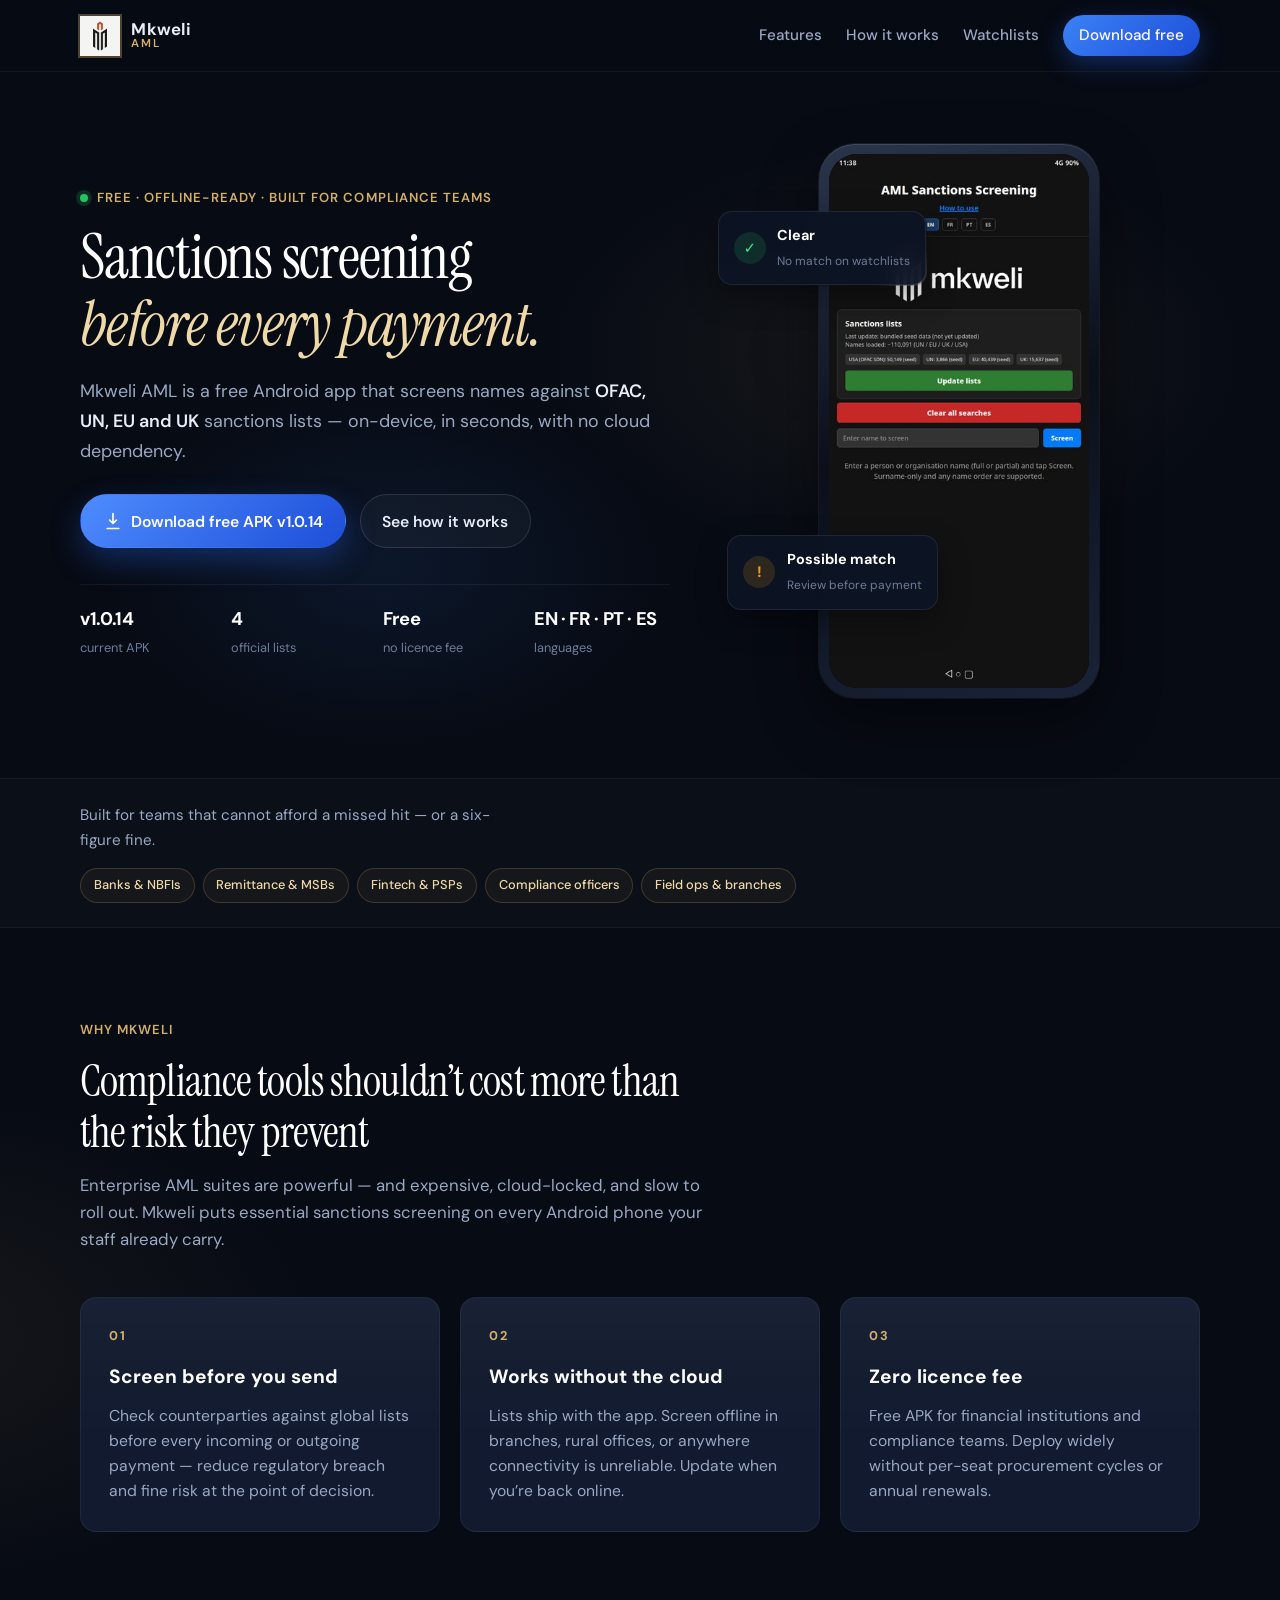
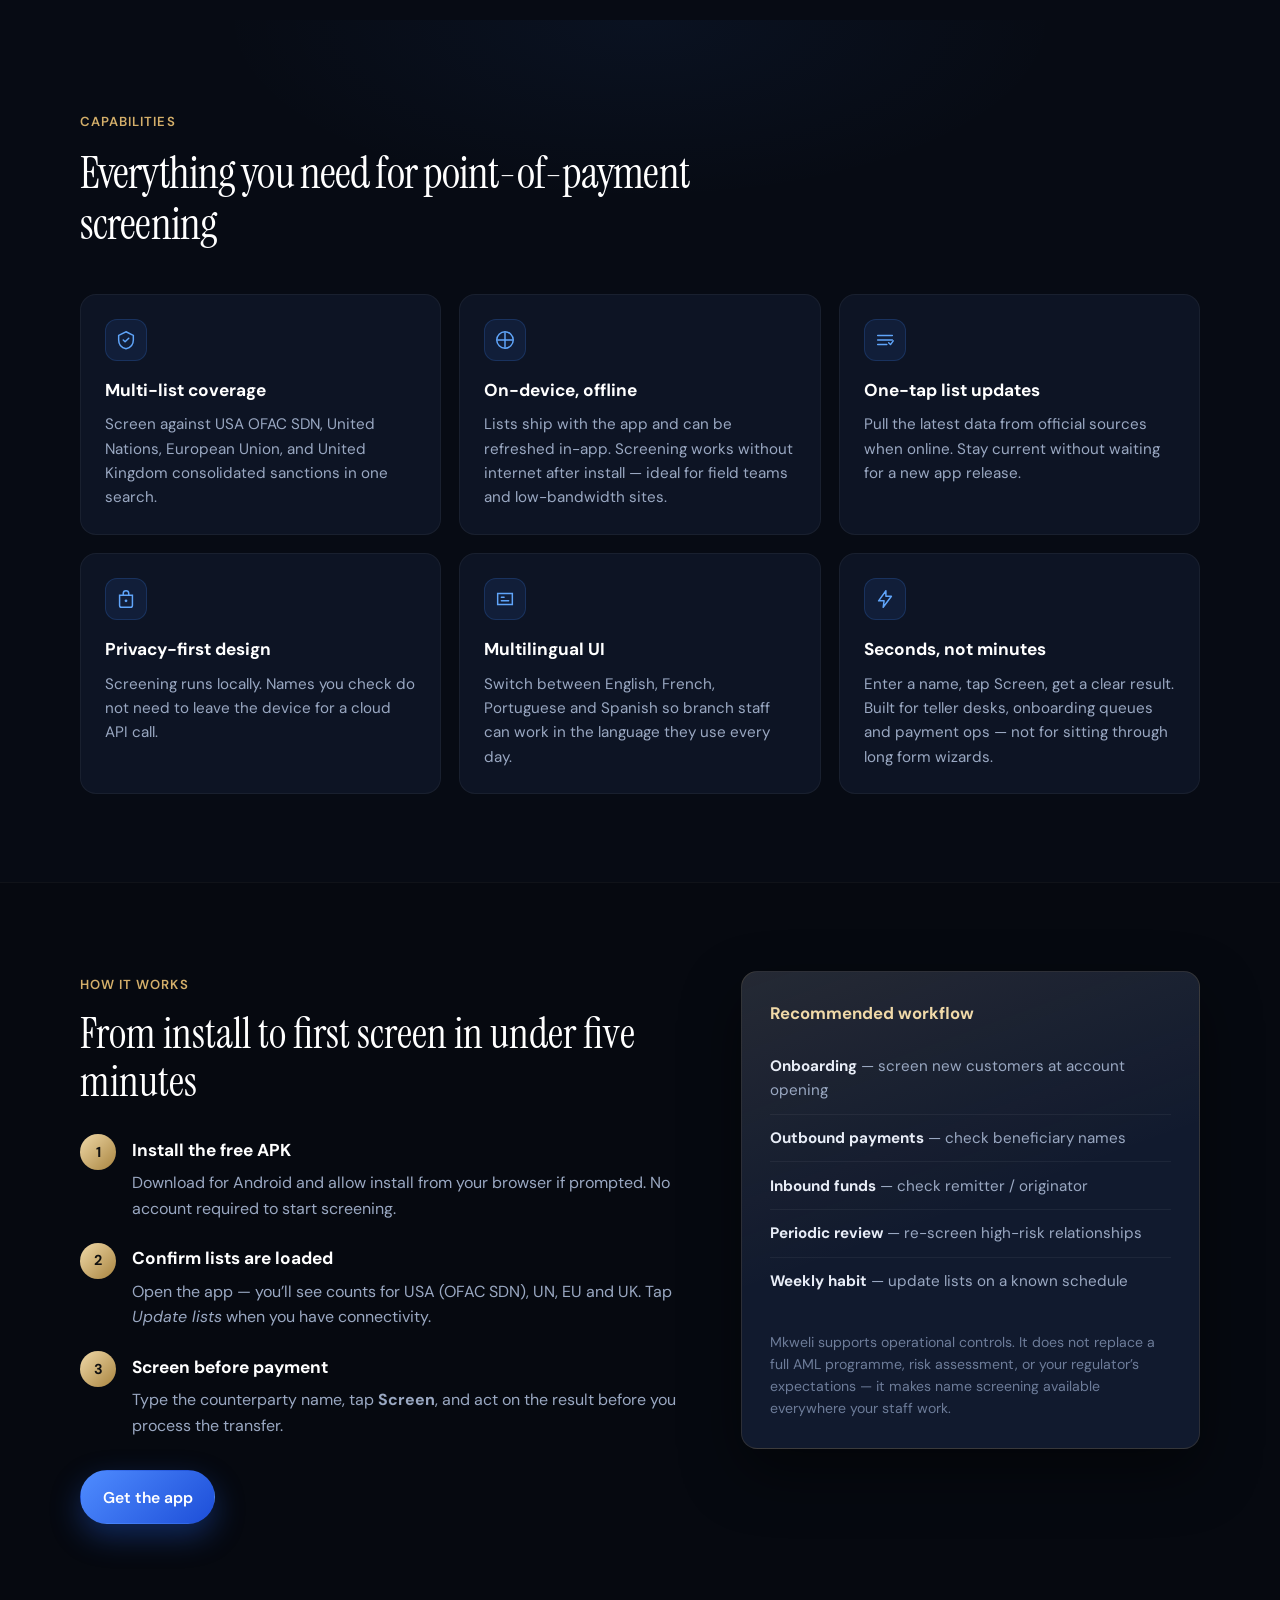
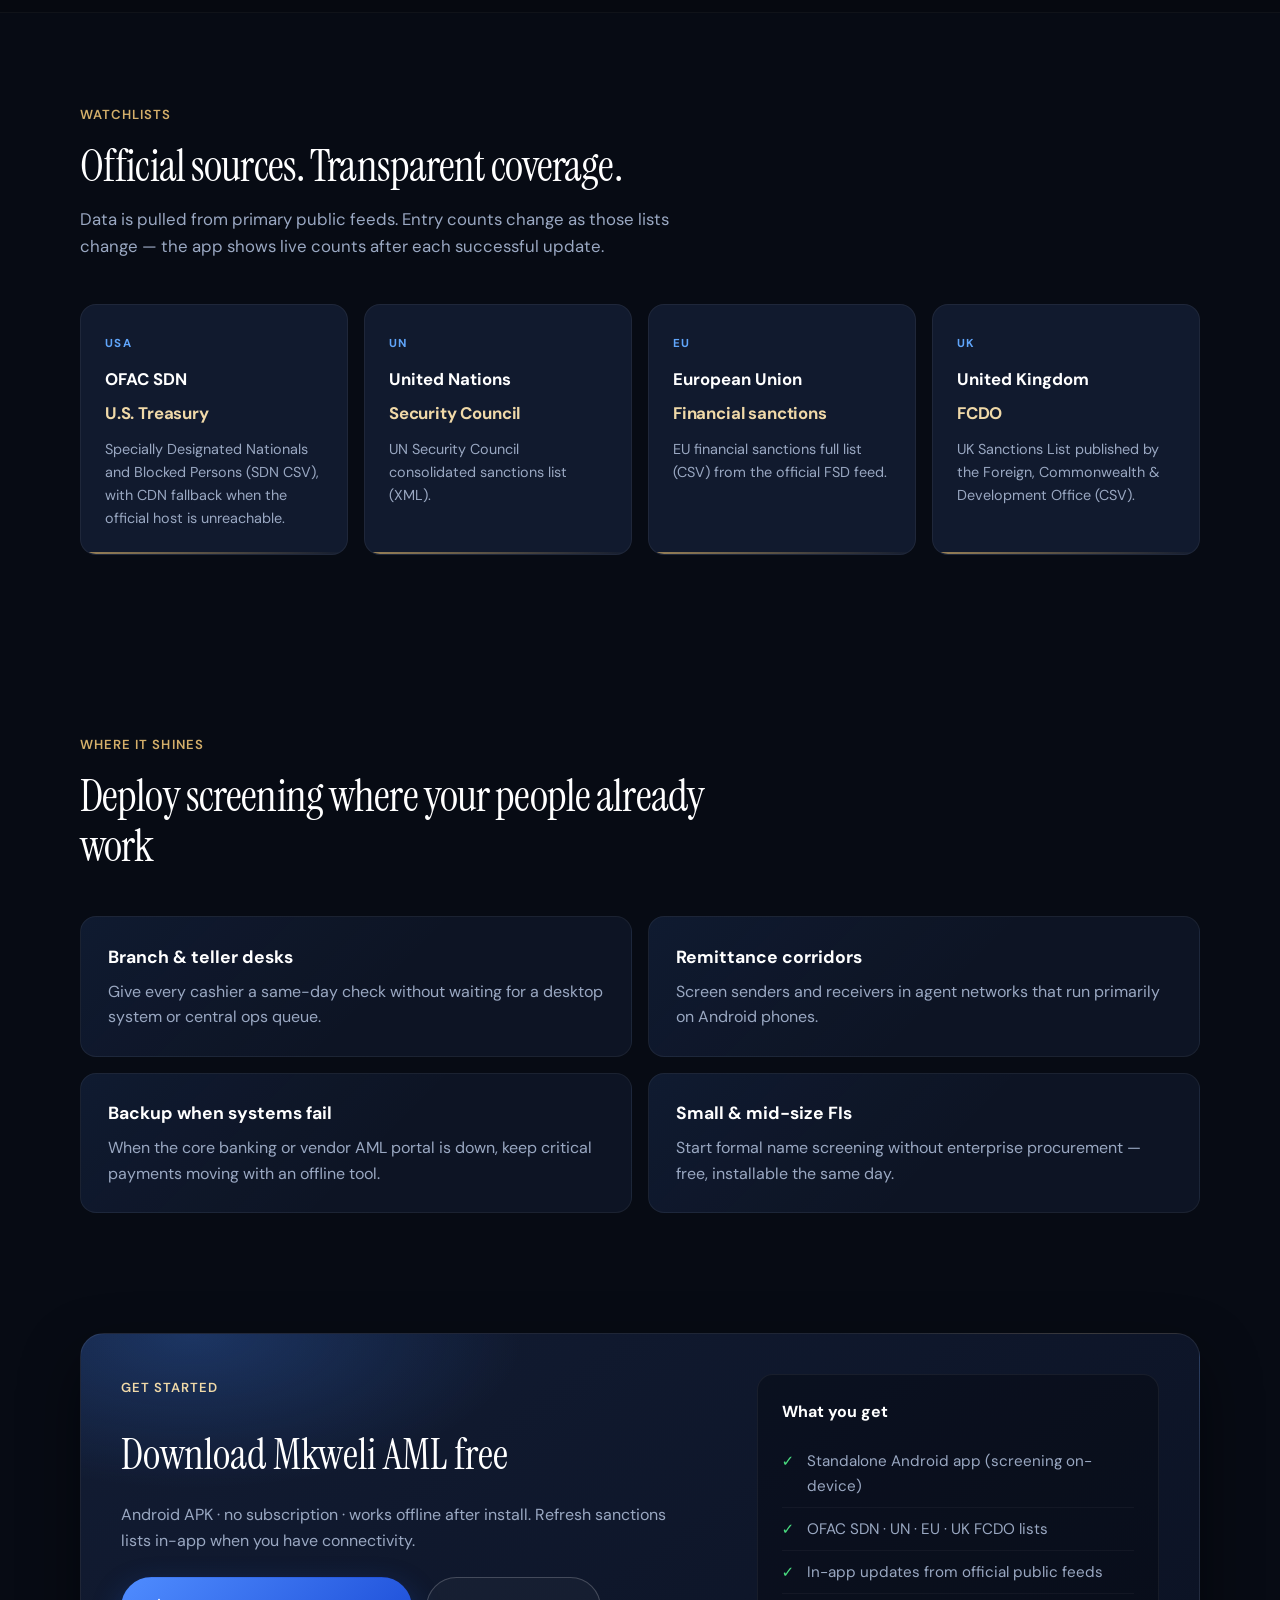
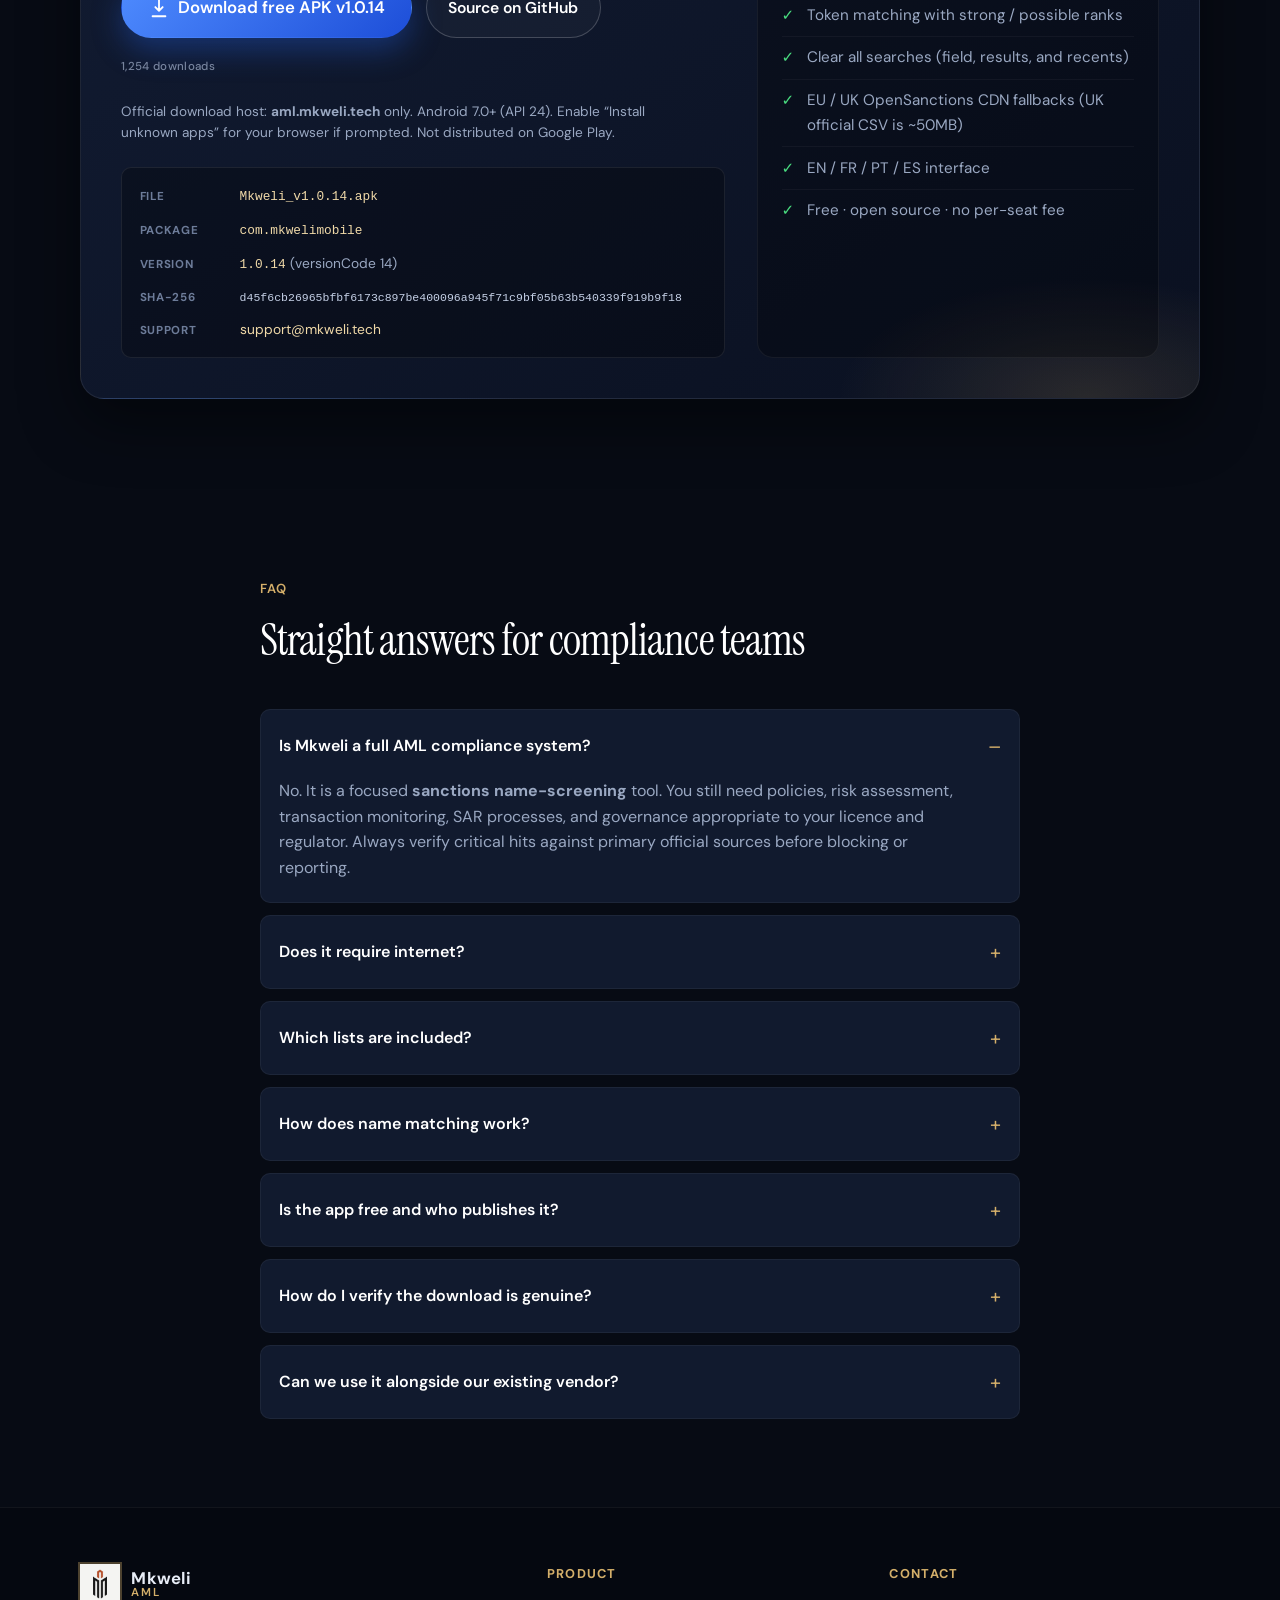
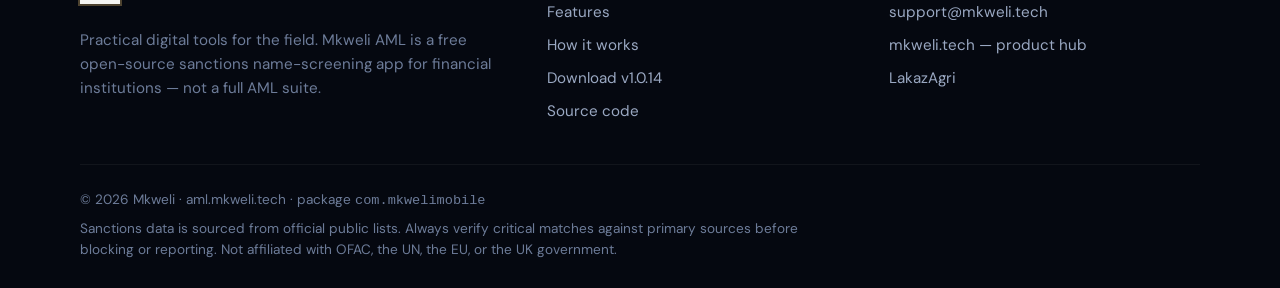
==== index.html @ e266027d "Publish Mkweli AML v1.0.14 with UK list fallback. Point downloads at Mkweli_v1.0.14.apk and document" ====
<!DOCTYPE html>
<html lang="en">
<head>
  <meta charset="UTF-8" />
  <meta name="viewport" content="width=device-width, initial-scale=1.0" />
  <title>Mkweli AML — Free Offline Sanctions Screening App (OFAC, UN, EU, UK)</title>
  <meta name="description" content="Mkweli AML is a free, open-source Android app for offline sanctions name screening against OFAC SDN, UN, EU and UK (FCDO) lists. On-device, multi-language, no cloud required. Version 1.0.14." />
  <meta name="keywords" content="Mkweli AML, free AML app, sanctions screening, OFAC SDN screening, offline sanctions check, name screening, UN sanctions list app, EU financial sanctions, UK FCDO sanctions, compliance app Mauritius, remittance AML, mobile sanctions screening" />
  <meta name="author" content="Mkweli" />
  <meta name="robots" content="index, follow, max-image-preview:large, max-snippet:-1, max-video-preview:-1" />
  <meta name="googlebot" content="index, follow" />
  <meta name="theme-color" content="#070b14" />
  <meta name="geo.region" content="MU" />
  <meta name="geo.placename" content="Mauritius" />
  <meta name="language" content="English" />
  <link rel="canonical" href="https://aml.mkweli.tech/" />
  <link rel="alternate" hreflang="en" href="https://aml.mkweli.tech/" />
  <link rel="alternate" hreflang="x-default" href="https://aml.mkweli.tech/" />

  <!-- Open Graph -->
  <meta property="og:site_name" content="Mkweli AML" />
  <meta property="og:locale" content="en_MU" />
  <meta property="og:title" content="Mkweli AML — Free Offline Sanctions Screening (v1.0.14)" />
  <meta property="og:description" content="Free open-source Android APK. Screen names on-device against OFAC SDN, UN, EU and UK (FCDO) lists. No cloud required." />
  <meta property="og:type" content="website" />
  <meta property="og:url" content="https://aml.mkweli.tech/" />
  <meta property="og:image" content="https://aml.mkweli.tech/assets/og-image.jpg?v=20260821b" />
  <meta property="og:image:secure_url" content="https://aml.mkweli.tech/assets/og-image.jpg?v=20260821b" />
  <meta property="og:image:type" content="image/jpeg" />
  <meta property="og:image:width" content="1200" />
  <meta property="og:image:height" content="630" />
  <meta property="og:image:alt" content="Mkweli AML v1.0.14 — free offline sanctions screening" />

  <!-- Twitter / X -->
  <meta name="twitter:card" content="summary_large_image" />
  <meta name="twitter:title" content="Mkweli AML — Free Offline Sanctions Screening (v1.0.14)" />
  <meta name="twitter:description" content="OFAC, UN, EU &amp; UK (FCDO) lists on-device. Free open-source Android APK. support@mkweli.tech" />
  <meta name="twitter:image" content="https://aml.mkweli.tech/assets/og-image.jpg?v=20260821b" />
  <meta name="twitter:image:alt" content="Mkweli AML v1.0.14 sanctions screening" />

  <link rel="icon" href="assets/favicon.ico" sizes="any" />
  <link rel="icon" type="image/png" sizes="32x32" href="assets/favicon-32.png" />
  <link rel="apple-touch-icon" href="assets/apple-touch-icon.png" />
  <link rel="sitemap" type="application/xml" title="Sitemap" href="https://aml.mkweli.tech/sitemap.xml" />
  <link rel="preconnect" href="https://fonts.googleapis.com" />
  <link rel="preconnect" href="https://fonts.gstatic.com" crossorigin />
  <link href="https://fonts.googleapis.com/css2?family=DM+Sans:ital,opsz,wght@0,9..40,400;0,9..40,500;0,9..40,600;0,9..40,700;1,9..40,400&family=Instrument+Serif:ital@0;1&display=swap" rel="stylesheet" />
  <link rel="stylesheet" href="styles.css" />

  <script type="application/ld+json">
  {
    "@context": "https://schema.org",
    "@graph": [
      {
        "@type": "WebSite",
        "@id": "https://aml.mkweli.tech/#website",
        "url": "https://aml.mkweli.tech/",
        "name": "Mkweli AML",
        "description": "Free open-source offline sanctions name screening for financial institutions — OFAC SDN, UN, EU and UK (FCDO).",
        "inLanguage": "en",
        "publisher": { "@id": "https://mkweli.tech/#organization" }
      },
      {
        "@type": "Organization",
        "@id": "https://mkweli.tech/#organization",
        "name": "Mkweli",
        "url": "https://mkweli.tech/",
        "logo": {
          "@type": "ImageObject",
          "url": "https://aml.mkweli.tech/assets/logo-full.png",
          "width": 873,
          "height": 396
        },
        "email": "support@mkweli.tech",
        "areaServed": "Worldwide",
        "sameAs": [
          "https://mkweli.tech/",
          "https://github.com/gilbertbouic/MkweliMobile",
          "https://lakazagri.mkweli.tech/"
        ]
      },
      {
        "@type": "SoftwareApplication",
        "@id": "https://aml.mkweli.tech/#app",
        "name": "Mkweli AML",
        "applicationCategory": "FinanceApplication",
        "applicationSubCategory": "Compliance",
        "operatingSystem": "Android 7.0+",
        "offers": {
          "@type": "Offer",
          "price": "0",
          "priceCurrency": "USD"
        },
        "description": "Free open-source Android app for offline sanctions name screening against OFAC SDN, UN Security Council, EU financial sanctions and UK FCDO lists. Screening runs on-device.",
        "url": "https://aml.mkweli.tech/",
        "downloadUrl": "https://aml.mkweli.tech/Mkweli_v1.0.14.apk",
        "softwareVersion": "1.0.14",
        "installUrl": "https://aml.mkweli.tech/Mkweli_v1.0.14.apk",
        "image": "https://aml.mkweli.tech/assets/og-image.jpg?v=20260821b",
        "author": { "@id": "https://mkweli.tech/#organization" },
        "codeRepository": "https://github.com/gilbertbouic/MkweliMobile",
        "featureList": [
          "OFAC SDN screening",
          "UN Security Council consolidated list",
          "EU financial sanctions",
          "UK FCDO sanctions list",
          "On-device offline screening",
          "Token matching with strong/possible ranks",
          "English, French, Portuguese, Spanish"
        ],
        "inLanguage": ["en", "fr", "pt", "es"]
      },
      {
        "@type": "WebPage",
        "@id": "https://aml.mkweli.tech/#webpage",
        "url": "https://aml.mkweli.tech/",
        "name": "Mkweli AML — Free Offline Sanctions Screening",
        "isPartOf": { "@id": "https://aml.mkweli.tech/#website" },
        "about": { "@id": "https://aml.mkweli.tech/#app" },
        "description": "Official product page for Mkweli AML v1.0.14 — free offline sanctions name screening.",
        "inLanguage": "en",
        "primaryImageOfPage": {
          "@type": "ImageObject",
          "url": "https://aml.mkweli.tech/assets/og-image.jpg?v=20260821b"
        }
      },
      {
        "@type": "FAQPage",
        "@id": "https://aml.mkweli.tech/#faq",
        "mainEntity": [
          {
            "@type": "Question",
            "name": "Is Mkweli a full AML compliance system?",
            "acceptedAnswer": {
              "@type": "Answer",
              "text": "No. It is a focused sanctions name-screening tool. You still need policies, risk assessment, transaction monitoring, SAR processes, and governance appropriate to your licence and regulator."
            }
          },
          {
            "@type": "Question",
            "name": "Does Mkweli AML require internet?",
            "acceptedAnswer": {
              "@type": "Answer",
              "text": "Screening works offline with lists stored on the device. Internet is only needed to download the APK and to refresh lists from official sources."
            }
          },
          {
            "@type": "Question",
            "name": "Which sanctions lists are included?",
            "acceptedAnswer": {
              "@type": "Answer",
              "text": "United States OFAC SDN, United Nations Security Council consolidated list, European Union financial sanctions, and the United Kingdom FCDO sanctions list. If the official EU host is unreachable, or the official UK CSV is too large for a phone (~50MB), the app uses OpenSanctions CDN mirrors of the same lists. Entry counts change as those lists are updated."
            }
          },
          {
            "@type": "Question",
            "name": "Is the Mkweli AML app free?",
            "acceptedAnswer": {
              "@type": "Answer",
              "text": "Yes. The Android APK is free to download and use. There is no per-seat licence fee. Source code is on GitHub."
            }
          },
          {
            "@type": "Question",
            "name": "How do I verify the APK?",
            "acceptedAnswer": {
              "@type": "Answer",
              "text": "Download only from aml.mkweli.tech. Current build is Mkweli_v1.0.14.apk, package com.mkwelimobile. Compare the file SHA-256 shown on the download section of this page."
            }
          },
          {
            "@type": "Question",
            "name": "Can we use Mkweli alongside our existing AML vendor?",
            "acceptedAnswer": {
              "@type": "Answer",
              "text": "Yes. Many teams use Mkweli as a mobile or offline complement to core systems — for branches, agents, or contingency screening."
            }
          }
        ]
      }
    ]
  }
  </script>
</head>
<body>
  <a class="skip-link" href="#main">Skip to content</a>

  <header class="site-header" id="top">
    <div class="container header-inner">
      <a class="brand" href="#top" aria-label="Mkweli AML home">
        <span class="brand-mark-wrap">
          <img src="assets/logo.png" alt="" width="40" height="40" class="brand-mark logo-light" />
          <img src="assets/logo-on-dark.png" alt="" width="40" height="40" class="brand-mark logo-dark" />
        </span>
        <span class="brand-text">
          <strong>Mkweli</strong>
          <span>AML</span>
        </span>
      </a>
      <nav class="nav" aria-label="Primary">
        <a href="#features">Features</a>
        <a href="#how">How it works</a>
        <a href="#lists">Watchlists</a>
        <a href="#download" class="nav-cta">Download free</a>
      </nav>
      <button class="nav-toggle" type="button" aria-label="Open menu" aria-expanded="false" aria-controls="mobile-nav">
        <span></span><span></span>
      </button>
    </div>
    <div class="mobile-nav" id="mobile-nav" hidden>
      <a href="#features">Features</a>
      <a href="#how">How it works</a>
      <a href="#lists">Watchlists</a>
      <a href="#download">Download free</a>
      <a href="mailto:support@mkweli.tech">Contact</a>
    </div>
  </header>

  <main id="main">
    <!-- HERO -->
    <section class="hero">
      <div class="hero-glow" aria-hidden="true"></div>
      <div class="container hero-grid">
        <div class="hero-copy">
          <p class="eyebrow">
            <span class="dot"></span>
            Free · Offline-ready · Built for compliance teams
          </p>
          <h1>
            Sanctions screening<br />
            <em>before every payment.</em>
          </h1>
          <p class="lede">
            Mkweli AML is a free Android app that screens names against
            <strong>OFAC, UN, EU and UK</strong> sanctions lists — on-device,
            in seconds, with no cloud dependency.
          </p>
          <div class="hero-actions">
            <a class="btn btn-primary" href="https://aml.mkweli.tech/Mkweli_v1.0.14.apk" download="Mkweli_v1.0.14.apk" data-dl-link>
              <svg width="20" height="20" viewBox="0 0 24 24" fill="none" aria-hidden="true"><path d="M12 3v12m0 0l4-4m-4 4l-4-4M5 21h14" stroke="currentColor" stroke-width="2" stroke-linecap="round" stroke-linejoin="round"/></svg>
              Download free APK v1.0.14
            </a>
            <a class="btn btn-ghost" href="#how">See how it works</a>
          </div>
          <ul class="trust-row" aria-label="Key facts">
            <li>
              <strong>v1.0.14</strong>
              <span>current APK</span>
            </li>
            <li>
              <strong>4</strong>
              <span>official lists</span>
            </li>
            <li>
              <strong>Free</strong>
              <span>no licence fee</span>
            </li>
            <li>
              <strong>EN · FR · PT · ES</strong>
              <span>languages</span>
            </li>
          </ul>
        </div>

        <div class="hero-visual">
          <div class="phone-frame" aria-hidden="true">
            <div class="phone-notch"></div>
            <img
              src="assets/app-ui.jpg?v=20260821b"
              srcset="assets/app-ui-sm.jpg?v=20260821b 360w, assets/app-ui.jpg?v=20260821b 720w"
              sizes="(max-width: 640px) 240px, 280px"
              alt="Mkweli AML app screen showing sanctions lists, Clear all searches, and name screening"
              width="720"
              height="1480"
              class="phone-screen"
            />
          </div>
          <div class="float-card float-card-1">
            <span class="fc-icon ok">✓</span>
            <div>
              <strong>Clear</strong>
              <span>No match on watchlists</span>
            </div>
          </div>
          <div class="float-card float-card-2">
            <span class="fc-icon warn">!</span>
            <div>
              <strong>Possible match</strong>
              <span>Review before payment</span>
            </div>
          </div>
          <div class="brand-orb brand-orb-logo">
            <img class="logo-light" src="assets/logo.png" alt="Mkweli" width="160" height="160" />
            <img class="logo-dark" src="assets/logo-on-dark.png" alt="Mkweli" width="160" height="160" />
          </div>
        </div>
      </div>
    </section>

    <!-- SOCIAL PROOF / AUDIENCE -->
    <section class="strip" aria-label="Who it's for">
      <div class="container strip-inner">
        <p>Built for teams that cannot afford a missed hit — or a six-figure fine.</p>
        <div class="strip-tags">
          <span>Banks &amp; NBFIs</span>
          <span>Remittance &amp; MSBs</span>
          <span>Fintech &amp; PSPs</span>
          <span>Compliance officers</span>
          <span>Field ops &amp; branches</span>
        </div>
      </div>
    </section>

    <!-- PROBLEM / VALUE -->
    <section class="section value" id="value">
      <div class="container">
        <div class="section-head">
          <p class="eyebrow">Why Mkweli</p>
          <h2>Compliance tools shouldn’t cost more than the risk they prevent</h2>
          <p class="section-lede">
            Enterprise AML suites are powerful — and expensive, cloud-locked, and slow to roll out.
            Mkweli puts essential sanctions screening on every Android phone your staff already carry.
          </p>
        </div>
        <div class="value-grid">
          <article class="value-card">
            <div class="value-num">01</div>
            <h3>Screen before you send</h3>
            <p>Check counterparties against global lists before every incoming or outgoing payment — reduce regulatory breach and fine risk at the point of decision.</p>
          </article>
          <article class="value-card">
            <div class="value-num">02</div>
            <h3>Works without the cloud</h3>
            <p>Lists ship with the app. Screen offline in branches, rural offices, or anywhere connectivity is unreliable. Update when you’re back online.</p>
          </article>
          <article class="value-card">
            <div class="value-num">03</div>
            <h3>Zero licence fee</h3>
            <p>Free APK for financial institutions and compliance teams. Deploy widely without per-seat procurement cycles or annual renewals.</p>
          </article>
        </div>
      </div>
    </section>

    <!-- FEATURES -->
    <section class="section features" id="features">
      <div class="container">
        <div class="section-head">
          <p class="eyebrow">Capabilities</p>
          <h2>Everything you need for point-of-payment screening</h2>
        </div>
        <div class="feature-grid">
          <article class="feature">
            <div class="feature-icon" aria-hidden="true">
              <svg viewBox="0 0 24 24" fill="none"><path d="M12 3l8 4v5c0 5-3.5 8.5-8 9.5C7.5 20.5 4 17 4 12V7l8-4z" stroke="currentColor" stroke-width="1.6"/><path d="M9 12l2 2 4-4" stroke="currentColor" stroke-width="1.6" stroke-linecap="round" stroke-linejoin="round"/></svg>
            </div>
            <h3>Multi-list coverage</h3>
            <p>Screen against USA OFAC SDN, United Nations, European Union, and United Kingdom consolidated sanctions in one search.</p>
          </article>
          <article class="feature">
            <div class="feature-icon" aria-hidden="true">
              <svg viewBox="0 0 24 24" fill="none"><path d="M4 12h16M12 4v16" stroke="currentColor" stroke-width="1.6" stroke-linecap="round"/><circle cx="12" cy="12" r="9" stroke="currentColor" stroke-width="1.6"/></svg>
            </div>
            <h3>On-device, offline</h3>
            <p>Lists ship with the app and can be refreshed in-app. Screening works without internet after install — ideal for field teams and low-bandwidth sites.</p>
          </article>
          <article class="feature">
            <div class="feature-icon" aria-hidden="true">
              <svg viewBox="0 0 24 24" fill="none"><path d="M4 7h16M4 12h16M4 17h10" stroke="currentColor" stroke-width="1.6" stroke-linecap="round"/><path d="M16 15l2 2 3-4" stroke="currentColor" stroke-width="1.6" stroke-linecap="round" stroke-linejoin="round"/></svg>
            </div>
            <h3>One-tap list updates</h3>
            <p>Pull the latest data from official sources when online. Stay current without waiting for a new app release.</p>
          </article>
          <article class="feature">
            <div class="feature-icon" aria-hidden="true">
              <svg viewBox="0 0 24 24" fill="none"><path d="M5 8h14v11a2 2 0 01-2 2H7a2 2 0 01-2-2V8z" stroke="currentColor" stroke-width="1.6"/><path d="M9 8V6a3 3 0 016 0v2" stroke="currentColor" stroke-width="1.6"/><circle cx="12" cy="14" r="1.5" fill="currentColor"/></svg>
            </div>
            <h3>Privacy-first design</h3>
            <p>Screening runs locally. Names you check do not need to leave the device for a cloud API call.</p>
          </article>
          <article class="feature">
            <div class="feature-icon" aria-hidden="true">
              <svg viewBox="0 0 24 24" fill="none"><path d="M4 6h16v12H4z" stroke="currentColor" stroke-width="1.6"/><path d="M8 10h3M8 14h8" stroke="currentColor" stroke-width="1.6" stroke-linecap="round"/></svg>
            </div>
            <h3>Multilingual UI</h3>
            <p>Switch between English, French, Portuguese and Spanish so branch staff can work in the language they use every day.</p>
          </article>
          <article class="feature">
            <div class="feature-icon" aria-hidden="true">
              <svg viewBox="0 0 24 24" fill="none"><path d="M13 3L5 14h6l-1 7 9-12h-6l0-6z" stroke="currentColor" stroke-width="1.6" stroke-linejoin="round"/></svg>
            </div>
            <h3>Seconds, not minutes</h3>
            <p>Enter a name, tap Screen, get a clear result. Built for teller desks, onboarding queues and payment ops — not for sitting through long form wizards.</p>
          </article>
        </div>
      </div>
    </section>

    <!-- HOW IT WORKS -->
    <section class="section how" id="how">
      <div class="container how-grid">
        <div class="how-copy">
          <p class="eyebrow">How it works</p>
          <h2>From install to first screen in under five minutes</h2>
          <ol class="steps">
            <li>
              <span class="step-n">1</span>
              <div>
                <h3>Install the free APK</h3>
                <p>Download for Android and allow install from your browser if prompted. No account required to start screening.</p>
              </div>
            </li>
            <li>
              <span class="step-n">2</span>
              <div>
                <h3>Confirm lists are loaded</h3>
                <p>Open the app — you’ll see counts for USA (OFAC SDN), UN, EU and UK. Tap <em>Update lists</em> when you have connectivity.</p>
              </div>
            </li>
            <li>
              <span class="step-n">3</span>
              <div>
                <h3>Screen before payment</h3>
                <p>Type the counterparty name, tap <strong>Screen</strong>, and act on the result before you process the transfer.</p>
              </div>
            </li>
          </ol>
          <a class="btn btn-primary" href="#download">Get the app</a>
        </div>
        <aside class="how-panel" aria-label="Recommended workflow">
          <h3>Recommended workflow</h3>
          <ul>
            <li><strong>Onboarding</strong> — screen new customers at account opening</li>
            <li><strong>Outbound payments</strong> — check beneficiary names</li>
            <li><strong>Inbound funds</strong> — check remitter / originator</li>
            <li><strong>Periodic review</strong> — re-screen high-risk relationships</li>
            <li><strong>Weekly habit</strong> — update lists on a known schedule</li>
          </ul>
          <p class="how-note">
            Mkweli supports operational controls. It does not replace a full AML programme, risk assessment, or your regulator’s expectations — it makes name screening available everywhere your staff work.
          </p>
        </aside>
      </div>
    </section>

    <!-- LISTS -->
    <section class="section lists" id="lists">
      <div class="container">
        <div class="section-head">
          <p class="eyebrow">Watchlists</p>
          <h2>Official sources. Transparent coverage.</h2>
          <p class="section-lede">
            Data is pulled from primary public feeds. Entry counts change as those lists change — the app shows live counts after each successful update.
          </p>
        </div>
        <div class="list-grid">
          <article class="list-card">
            <span class="list-flag">USA</span>
            <h3>OFAC SDN</h3>
            <p class="list-count">U.S. Treasury</p>
            <p>Specially Designated Nationals and Blocked Persons (SDN CSV), with CDN fallback when the official host is unreachable.</p>
          </article>
          <article class="list-card">
            <span class="list-flag">UN</span>
            <h3>United Nations</h3>
            <p class="list-count">Security Council</p>
            <p>UN Security Council consolidated sanctions list (XML).</p>
          </article>
          <article class="list-card">
            <span class="list-flag">EU</span>
            <h3>European Union</h3>
            <p class="list-count">Financial sanctions</p>
            <p>EU financial sanctions full list (CSV) from the official FSD feed.</p>
          </article>
          <article class="list-card">
            <span class="list-flag">UK</span>
            <h3>United Kingdom</h3>
            <p class="list-count">FCDO</p>
            <p>UK Sanctions List published by the Foreign, Commonwealth &amp; Development Office (CSV).</p>
          </article>
        </div>
      </div>
    </section>

    <!-- USE CASES -->
    <section class="section use-cases" id="use-cases">
      <div class="container">
        <div class="section-head">
          <p class="eyebrow">Where it shines</p>
          <h2>Deploy screening where your people already work</h2>
        </div>
        <div class="use-grid">
          <article class="use-card">
            <h3>Branch &amp; teller desks</h3>
            <p>Give every cashier a same-day check without waiting for a desktop system or central ops queue.</p>
          </article>
          <article class="use-card">
            <h3>Remittance corridors</h3>
            <p>Screen senders and receivers in agent networks that run primarily on Android phones.</p>
          </article>
          <article class="use-card">
            <h3>Backup when systems fail</h3>
            <p>When the core banking or vendor AML portal is down, keep critical payments moving with an offline tool.</p>
          </article>
          <article class="use-card">
            <h3>Small &amp; mid-size FIs</h3>
            <p>Start formal name screening without enterprise procurement — free, installable the same day.</p>
          </article>
        </div>
      </div>
    </section>

    <!-- DOWNLOAD CTA -->
    <section class="section download" id="download">
      <div class="container download-panel">
        <div class="download-copy">
          <p class="eyebrow light">Get started</p>
          <h2>Download Mkweli AML free</h2>
          <p>
            Android APK · no subscription · works offline after install.
            Refresh sanctions lists in-app when you have connectivity.
          </p>
          <div class="download-actions">
            <a
              class="btn btn-primary btn-lg"
              href="https://aml.mkweli.tech/Mkweli_v1.0.14.apk"
              id="apk-download"
              download="Mkweli_v1.0.14.apk"
              rel="noopener noreferrer"
              data-dl-link
            >
              <svg width="22" height="22" viewBox="0 0 24 24" fill="none" aria-hidden="true"><path d="M12 3v12m0 0l4-4m-4 4l-4-4M5 21h14" stroke="currentColor" stroke-width="2" stroke-linecap="round" stroke-linejoin="round"/></svg>
              Download free APK v1.0.14
            </a>
            <a class="btn btn-ghost light" href="https://github.com/gilbertbouic/MkweliMobile" rel="noopener noreferrer">Source on GitHub</a>
          </div>
          <p
            class="dl-counter"
            data-dl-counter
            data-dl-product="aml"
            data-dl-seed="1254"
            aria-live="polite"
          >1,254 downloads</p>
          <p class="download-meta">
            Official download host: <strong>aml.mkweli.tech</strong> only.
            Android 7.0+ (API 24). Enable “Install unknown apps” for your browser if prompted.
            Not distributed on Google Play.
          </p>
          <dl class="verify-block">
            <div>
              <dt>File</dt>
              <dd><code>Mkweli_v1.0.14.apk</code></dd>
            </div>
            <div>
              <dt>Package</dt>
              <dd><code>com.mkwelimobile</code></dd>
            </div>
            <div>
              <dt>Version</dt>
              <dd><code>1.0.14</code> (versionCode 14)</dd>
            </div>
            <div>
              <dt>SHA-256</dt>
              <dd><code class="sha">d45f6cb26965bfbf6173c897be400096a945f71c9bf05b63b540339f919b9f18</code></dd>
            </div>
            <div>
              <dt>Support</dt>
              <dd><a href="mailto:support@mkweli.tech">support@mkweli.tech</a></dd>
            </div>
          </dl>
        </div>
        <div class="download-side">
          <div class="checklist">
            <h3>What you get</h3>
            <ul>
              <li>Standalone Android app (screening on-device)</li>
              <li>OFAC SDN · UN · EU · UK FCDO lists</li>
              <li>In-app updates from official public feeds</li>
              <li>Token matching with strong / possible ranks</li>
              <li>Clear all searches (field, results, and recents)</li>
              <li>EU / UK OpenSanctions CDN fallbacks (UK official CSV is ~50MB)</li>
              <li>EN / FR / PT / ES interface</li>
              <li>Free · open source · no per-seat fee</li>
            </ul>
          </div>
        </div>
      </div>
    </section>

    <!-- FAQ -->
    <section class="section faq" id="faq">
      <div class="container narrow">
        <div class="section-head">
          <p class="eyebrow">FAQ</p>
          <h2>Straight answers for compliance teams</h2>
        </div>
        <div class="faq-list">
          <details open>
            <summary>Is Mkweli a full AML compliance system?</summary>
            <p>No. It is a focused <strong>sanctions name-screening</strong> tool. You still need policies, risk assessment, transaction monitoring, SAR processes, and governance appropriate to your licence and regulator. Always verify critical hits against primary official sources before blocking or reporting.</p>
          </details>
          <details>
            <summary>Does it require internet?</summary>
            <p>Screening works offline with lists stored on the device. Internet is only needed to download the APK and to refresh lists from official public feeds.</p>
          </details>
          <details>
            <summary>Which lists are included?</summary>
            <p>United States OFAC SDN, United Nations Security Council consolidated list, European Union financial sanctions, and the United Kingdom FCDO sanctions list. Official feeds are tried first. If the EU host hangs or is blocked, or the official UK CSV is too large for a phone (~50MB of statement-of-reasons text), the app uses OpenSanctions CDN mirrors of the same lists. Counts change as those lists change; the app shows live entry counts after each successful update.</p>
          </details>
          <details>
            <summary>How does name matching work?</summary>
            <p>v1.0.14 uses <strong>token matching</strong> (name parts, any order) with ranked <em>strong</em> and <em>possible</em> scores. It is not phonetic fuzzy matching and not a full KYC platform.</p>
          </details>
          <details>
            <summary>Is the app free and who publishes it?</summary>
            <p>Yes — free Android APK, no per-seat fee. Published by <strong>Mkweli</strong> (<a href="https://mkweli.tech/">mkweli.tech</a>). Source: <a href="https://github.com/gilbertbouic/MkweliMobile" rel="noopener noreferrer">github.com/gilbertbouic/MkweliMobile</a>. Contact: <a href="mailto:support@mkweli.tech">support@mkweli.tech</a>.</p>
          </details>
          <details>
            <summary>How do I verify the download is genuine?</summary>
            <p>Download only from <strong>https://aml.mkweli.tech/</strong>. Current file: <code>Mkweli_v1.0.14.apk</code>, package <code>com.mkwelimobile</code>. Compare the SHA-256 in the download section of this page with the file you received.</p>
          </details>
          <details>
            <summary>Can we use it alongside our existing vendor?</summary>
            <p>Yes. Many teams use Mkweli as a mobile / offline complement to core systems — for branches, agents, or contingency screening.</p>
          </details>
        </div>
      </div>
    </section>
  </main>

  <footer class="site-footer">
    <div class="container footer-grid">
      <div class="footer-brand">
        <a class="brand" href="#top">
          <span class="brand-mark-wrap">
            <img src="assets/logo.png" alt="" width="36" height="36" class="brand-mark logo-light" />
            <img src="assets/logo-on-dark.png" alt="" width="36" height="36" class="brand-mark logo-dark" />
          </span>
          <span class="brand-text">
            <strong>Mkweli</strong>
            <span>AML</span>
          </span>
        </a>
        <p>Practical digital tools for the field. Mkweli AML is a free open-source sanctions name-screening app for financial institutions — not a full AML suite.</p>
      </div>
      <div class="footer-col">
        <h4>Product</h4>
        <a href="#features">Features</a>
        <a href="#how">How it works</a>
        <a href="#download">Download v1.0.14</a>
        <a href="https://github.com/gilbertbouic/MkweliMobile" rel="noopener noreferrer">Source code</a>
      </div>
      <div class="footer-col">
        <h4>Contact</h4>
        <a href="mailto:support@mkweli.tech">support@mkweli.tech</a>
        <a href="https://mkweli.tech/">mkweli.tech — product hub</a>
        <a href="https://lakazagri.mkweli.tech/">LakazAgri</a>
      </div>
    </div>
    <div class="container footer-bottom">
      <p>© <span id="year">2026</span> Mkweli · aml.mkweli.tech · package <code>com.mkwelimobile</code></p>
      <p class="footer-note">Sanctions data is sourced from official public lists. Always verify critical matches against primary sources before blocking or reporting. Not affiliated with OFAC, the UN, the EU, or the UK government.</p>
    </div>
  </footer>

  <script src="script.js"></script>
</body>
</html>
---- styles.css ----
/* Mkweli rebrand dual-theme logos */
.logo-light { display: block; }
.logo-dark { display: none; }
@media (prefers-color-scheme: dark) {
  .logo-light { display: none; }
  .logo-dark { display: block; }
}
.brand-mark-wrap { display: inline-flex; line-height: 0; }
.brand-mark {
  object-fit: contain !important;
  background: transparent !important;
  border-radius: 0 !important;
}
.brand-orb-logo {
  display: grid;
  place-items: center;
  padding: 1.25rem;
  background: #f4f4f2;
  border-radius: 24px;
  width: 168px;
  height: 168px;
  overflow: hidden;
}
.brand-orb-logo img {
  width: 100%;
  height: 100%;
  object-fit: contain;
}
@media (prefers-color-scheme: dark) {
  .brand-orb-logo { background: #161a22 !important; }
}
/* =========================================================
   Mkweli AML — Marketing site
   Palette: deep navy, gold justice accent, electric blue CTA
   ========================================================= */

:root {
  --mkweli-orange: #b7522d;
  --mkweli-orange-soft: #d46a42;
  --bg: #070b14;
  --bg-elevated: #0d1424;
  --bg-card: #111a2e;
  --bg-card-hover: #152038;
  --line: rgba(212, 175, 106, 0.14);
  --line-strong: rgba(212, 175, 106, 0.28);
  --text: #e8edf7;
  --text-muted: #9aa8c2;
  --text-dim: #6d7c99;
  --gold: #d4af6a;
  --gold-soft: #f0d9a8;
  --gold-deep: #a8843f;
  --blue: #3b82f6;
  --blue-bright: #60a5fa;
  --blue-deep: #1d4ed8;
  --green: #22c55e;
  --green-soft: #4ade80;
  --danger: #f59e0b;
  --radius: 16px;
  --radius-sm: 10px;
  --radius-pill: 999px;
  --shadow: 0 24px 60px rgba(0, 0, 0, 0.45);
  --font: "DM Sans", system-ui, -apple-system, sans-serif;
  --display: "Instrument Serif", Georgia, "Times New Roman", serif;
  --container: 1120px;
  --header-h: 72px;
}

*,
*::before,
*::after {
  box-sizing: border-box;
}

html {
  scroll-behavior: smooth;
}

body {
  margin: 0;
  font-family: var(--font);
  font-size: 16px;
  line-height: 1.6;
  color: var(--text);
  background:
    radial-gradient(1200px 600px at 80% -10%, rgba(59, 130, 246, 0.12), transparent 55%),
    radial-gradient(900px 500px at -10% 20%, rgba(212, 175, 106, 0.08), transparent 50%),
    var(--bg);
  -webkit-font-smoothing: antialiased;
  text-rendering: optimizeLegibility;
}

img {
  max-width: 100%;
  height: auto;
  display: block;
}

a {
  color: var(--blue-bright);
  text-decoration: none;
  transition: color 0.2s ease, opacity 0.2s ease;
}

a:hover {
  color: var(--gold-soft);
}

.skip-link {
  position: absolute;
  left: -999px;
  top: 0;
  background: var(--gold);
  color: #111;
  padding: 0.6rem 1rem;
  z-index: 1000;
}

.skip-link:focus {
  left: 1rem;
  top: 1rem;
}

.container {
  width: min(100% - 2.5rem, var(--container));
  margin-inline: auto;
}

.container.narrow {
  width: min(100% - 2.5rem, 760px);
}

/* ---------- Header ---------- */
.site-header {
  position: sticky;
  top: 0;
  z-index: 50;
  height: var(--header-h);
  display: flex;
  align-items: center;
  backdrop-filter: blur(16px);
  background: rgba(7, 11, 20, 0.78);
  border-bottom: 1px solid rgba(255, 255, 255, 0.05);
}

.header-inner {
  display: flex;
  align-items: center;
  justify-content: space-between;
  gap: 1.5rem;
  width: min(100% - 2.5rem, var(--container));
  margin-inline: auto;
}

.brand {
  display: inline-flex;
  align-items: center;
  gap: 0.7rem;
  color: var(--text);
  text-decoration: none;
}

.brand:hover {
  color: var(--text);
}

.brand-mark {
  width: 40px;
  height: 40px;
  border-radius: 8px;
  object-fit: contain;
  box-shadow: 0 0 0 2px rgba(212, 175, 106, 0.35);
}

.brand-text {
  display: flex;
  flex-direction: column;
  line-height: 1.1;
  letter-spacing: 0.02em;
}

.brand-text strong {
  font-size: 1.05rem;
  font-weight: 700;
}

.brand-text span {
  font-size: 0.72rem;
  color: var(--gold);
  font-weight: 600;
  letter-spacing: 0.16em;
  text-transform: uppercase;
}

.nav {
  display: flex;
  align-items: center;
  gap: 1.5rem;
}

.nav a {
  color: var(--text-muted);
  font-size: 0.95rem;
  font-weight: 500;
}

.nav a:hover {
  color: var(--text);
}

.nav-cta {
  display: inline-flex;
  align-items: center;
  padding: 0.55rem 1rem;
  border-radius: var(--radius-pill);
  background: linear-gradient(135deg, var(--blue), var(--blue-deep));
  color: #fff !important;
  box-shadow: 0 8px 24px rgba(37, 99, 235, 0.35);
}

.nav-cta:hover {
  filter: brightness(1.08);
  color: #fff !important;
}

.nav-toggle {
  display: none;
  width: 42px;
  height: 42px;
  border: 1px solid rgba(255, 255, 255, 0.1);
  border-radius: 10px;
  background: transparent;
  cursor: pointer;
  flex-direction: column;
  justify-content: center;
  align-items: center;
  gap: 6px;
  padding: 0;
}

.nav-toggle span {
  display: block;
  width: 18px;
  height: 2px;
  background: var(--text);
  border-radius: 2px;
  transition: transform 0.2s ease;
}

.mobile-nav {
  display: none;
  position: absolute;
  top: var(--header-h);
  left: 0;
  right: 0;
  background: rgba(10, 15, 28, 0.98);
  border-bottom: 1px solid rgba(255, 255, 255, 0.06);
  padding: 1rem 1.25rem 1.25rem;
  flex-direction: column;
  gap: 0.35rem;
}

.mobile-nav a {
  color: var(--text);
  padding: 0.75rem 0.5rem;
  border-radius: 8px;
  font-weight: 500;
}

.mobile-nav a:hover {
  background: rgba(255, 255, 255, 0.04);
}

/* ---------- Buttons ---------- */
.btn {
  display: inline-flex;
  align-items: center;
  justify-content: center;
  gap: 0.55rem;
  padding: 0.85rem 1.35rem;
  border-radius: var(--radius-pill);
  font-weight: 600;
  font-size: 0.98rem;
  border: 1px solid transparent;
  cursor: pointer;
  text-decoration: none;
  transition: transform 0.15s ease, box-shadow 0.2s ease, filter 0.2s ease, background 0.2s ease;
}

.btn:hover {
  transform: translateY(-1px);
}

.btn-primary {
  background: linear-gradient(135deg, #4f8cff 0%, #1d4ed8 100%);
  color: #fff;
  box-shadow: 0 12px 30px rgba(37, 99, 235, 0.35);
}

.btn-primary:hover {
  color: #fff;
  filter: brightness(1.06);
}

.btn-ghost {
  background: rgba(255, 255, 255, 0.03);
  border-color: rgba(255, 255, 255, 0.12);
  color: var(--text);
}

.btn-ghost:hover {
  background: rgba(255, 255, 255, 0.06);
  color: var(--text);
}

.btn-ghost.light {
  border-color: rgba(255, 255, 255, 0.2);
  color: #fff;
}

.btn-lg {
  padding: 1rem 1.6rem;
  font-size: 1.05rem;
}

/* ---------- Hero ---------- */
.hero {
  position: relative;
  padding: 4.5rem 0 5rem;
  overflow: visible;
}

.hero-glow {
  position: absolute;
  inset: 0;
  background:
    radial-gradient(500px 300px at 70% 40%, rgba(212, 175, 106, 0.08), transparent 70%),
    radial-gradient(400px 260px at 30% 70%, rgba(59, 130, 246, 0.1), transparent 70%);
  pointer-events: none;
}

.hero-grid {
  position: relative;
  display: grid;
  grid-template-columns: 1.1fr 0.9fr;
  gap: 3rem;
  align-items: center;
}

.eyebrow {
  display: inline-flex;
  align-items: center;
  gap: 0.55rem;
  margin: 0 0 1rem;
  color: var(--gold);
  font-size: 0.82rem;
  font-weight: 600;
  letter-spacing: 0.08em;
  text-transform: uppercase;
}

.eyebrow .dot {
  width: 8px;
  height: 8px;
  border-radius: 50%;
  background: var(--green);
  box-shadow: 0 0 0 4px rgba(34, 197, 94, 0.18);
}

.eyebrow.light {
  color: var(--gold-soft);
}

.hero h1 {
  margin: 0 0 1.25rem;
  font-family: var(--display);
  font-size: clamp(2.6rem, 5vw, 3.85rem);
  font-weight: 400;
  line-height: 1.08;
  letter-spacing: -0.02em;
  color: #fff;
}

.hero h1 em {
  font-style: italic;
  color: var(--gold-soft);
}

.lede {
  margin: 0 0 1.75rem;
  max-width: 36rem;
  color: var(--text-muted);
  font-size: 1.12rem;
  line-height: 1.65;
}

.lede strong {
  color: var(--text);
  font-weight: 600;
}

.hero-actions {
  display: flex;
  flex-wrap: wrap;
  gap: 0.85rem;
  margin-bottom: 2.25rem;
}

.trust-row {
  list-style: none;
  margin: 0;
  padding: 1.25rem 0 0;
  display: grid;
  grid-template-columns: repeat(4, minmax(0, 1fr));
  gap: 1rem;
  border-top: 1px solid rgba(255, 255, 255, 0.06);
}

.trust-row li {
  display: flex;
  flex-direction: column;
  gap: 0.2rem;
}

.trust-row strong {
  font-size: 1.15rem;
  color: #fff;
  font-weight: 700;
  letter-spacing: -0.02em;
}

.trust-row span {
  font-size: 0.8rem;
  color: var(--text-dim);
}

/* Phone + brand visual */
.hero-visual {
  position: relative;
  min-height: 520px;
  display: flex;
  justify-content: center;
  align-items: center;
}

.phone-frame {
  position: relative;
  width: min(280px, 70vw);
  border-radius: 36px;
  padding: 10px;
  background: linear-gradient(160deg, #2a354d, #0a0f1a 50%, #1a2338);
  box-shadow:
    var(--shadow),
    0 0 0 1px rgba(255, 255, 255, 0.08),
    inset 0 1px 0 rgba(255, 255, 255, 0.12);
  z-index: 2;
}

.phone-notch {
  display: none;
}

.phone-screen {
  width: 100%;
  height: auto;
  border-radius: 28px;
  display: block;
  background: #000;
  object-fit: contain;
  object-position: top center;
}

.brand-orb {
  display: none;
}

.brand-orb img {
  width: 100%;
  height: 100%;
  object-fit: contain;
  object-position: center;
}

.float-card {
  position: absolute;
  z-index: 3;
  display: flex;
  align-items: center;
  gap: 0.7rem;
  padding: 0.75rem 0.95rem;
  background: rgba(13, 20, 36, 0.92);
  border: 1px solid rgba(255, 255, 255, 0.08);
  border-radius: 14px;
  backdrop-filter: blur(10px);
  box-shadow: 0 12px 30px rgba(0, 0, 0, 0.35);
  animation: float 5.5s ease-in-out infinite;
}

.float-card strong {
  display: block;
  font-size: 0.9rem;
  color: #fff;
}

.float-card span:last-child {
  font-size: 0.75rem;
  color: var(--text-dim);
}

.fc-icon {
  width: 32px;
  height: 32px;
  border-radius: 50%;
  display: grid;
  place-items: center;
  font-weight: 700;
  font-size: 0.95rem;
  flex-shrink: 0;
}

.fc-icon.ok {
  background: rgba(34, 197, 94, 0.15);
  color: var(--green-soft);
}

.fc-icon.warn {
  background: rgba(245, 158, 11, 0.15);
  color: var(--danger);
}

.float-card-1 {
  top: 12%;
  left: 0;
  animation-delay: 0s;
}

.float-card-2 {
  bottom: 16%;
  left: 2%;
  animation-delay: 1.2s;
}

@keyframes float {
  0%, 100% { transform: translateY(0); }
  50% { transform: translateY(-8px); }
}

/* ---------- Strip ---------- */
.strip {
  border-block: 1px solid rgba(255, 255, 255, 0.05);
  background: rgba(255, 255, 255, 0.015);
  padding: 1.5rem 0;
}

.strip-inner {
  display: flex;
  flex-wrap: wrap;
  align-items: center;
  justify-content: space-between;
  gap: 1rem;
}

.strip-inner > p {
  margin: 0;
  color: var(--text-muted);
  font-size: 0.95rem;
  max-width: 28rem;
}

.strip-tags {
  display: flex;
  flex-wrap: wrap;
  gap: 0.5rem;
}

.strip-tags span {
  padding: 0.4rem 0.8rem;
  border-radius: var(--radius-pill);
  border: 1px solid rgba(212, 175, 106, 0.22);
  color: var(--gold-soft);
  font-size: 0.8rem;
  font-weight: 500;
  background: rgba(212, 175, 106, 0.05);
}

/* ---------- Sections ---------- */
.section {
  padding: 5.5rem 0;
}

.section-head {
  max-width: 640px;
  margin-bottom: 2.75rem;
}

.section-head h2 {
  margin: 0 0 0.9rem;
  font-family: var(--display);
  font-size: clamp(2rem, 3.5vw, 2.75rem);
  font-weight: 400;
  line-height: 1.15;
  letter-spacing: -0.02em;
  color: #fff;
}

.section-lede {
  margin: 0;
  color: var(--text-muted);
  font-size: 1.05rem;
}

/* Value */
.value-grid {
  display: grid;
  grid-template-columns: repeat(3, 1fr);
  gap: 1.25rem;
}

.value-card {
  padding: 1.75rem;
  border-radius: var(--radius);
  background: linear-gradient(180deg, rgba(255, 255, 255, 0.03), transparent 60%), var(--bg-card);
  border: 1px solid rgba(255, 255, 255, 0.06);
  transition: border-color 0.2s ease, transform 0.2s ease;
}

.value-card:hover {
  border-color: var(--line-strong);
  transform: translateY(-2px);
}

.value-num {
  font-size: 0.8rem;
  font-weight: 700;
  letter-spacing: 0.12em;
  color: var(--gold);
  margin-bottom: 1rem;
}

.value-card h3 {
  margin: 0 0 0.65rem;
  font-size: 1.2rem;
  color: #fff;
}

.value-card p {
  margin: 0;
  color: var(--text-muted);
  font-size: 0.98rem;
}

/* Features */
.features {
  background:
    radial-gradient(700px 300px at 50% 0%, rgba(59, 130, 246, 0.06), transparent 60%);
}

.feature-grid {
  display: grid;
  grid-template-columns: repeat(3, 1fr);
  gap: 1.15rem;
}

.feature {
  padding: 1.5rem;
  border-radius: var(--radius);
  background: var(--bg-elevated);
  border: 1px solid rgba(255, 255, 255, 0.05);
  transition: background 0.2s ease, border-color 0.2s ease;
}

.feature:hover {
  background: var(--bg-card-hover);
  border-color: rgba(59, 130, 246, 0.25);
}

.feature-icon {
  width: 42px;
  height: 42px;
  border-radius: 12px;
  display: grid;
  place-items: center;
  margin-bottom: 1rem;
  color: var(--blue-bright);
  background: rgba(59, 130, 246, 0.1);
  border: 1px solid rgba(59, 130, 246, 0.2);
}

.feature-icon svg {
  width: 22px;
  height: 22px;
}

.feature h3 {
  margin: 0 0 0.5rem;
  font-size: 1.08rem;
  color: #fff;
}

.feature p {
  margin: 0;
  color: var(--text-muted);
  font-size: 0.95rem;
}

/* How */
.how {
  border-block: 1px solid rgba(255, 255, 255, 0.04);
  background: rgba(0, 0, 0, 0.2);
}

.how-grid {
  display: grid;
  grid-template-columns: 1.15fr 0.85fr;
  gap: 2.5rem;
  align-items: start;
}

.how-copy h2 {
  margin: 0 0 1.75rem;
  font-family: var(--display);
  font-size: clamp(2rem, 3.5vw, 2.6rem);
  font-weight: 400;
  color: #fff;
  line-height: 1.15;
}

.steps {
  list-style: none;
  margin: 0 0 2rem;
  padding: 0;
  display: flex;
  flex-direction: column;
  gap: 1.35rem;
}

.steps li {
  display: grid;
  grid-template-columns: auto 1fr;
  gap: 1rem;
  align-items: start;
}

.step-n {
  width: 36px;
  height: 36px;
  border-radius: 50%;
  display: grid;
  place-items: center;
  font-weight: 700;
  font-size: 0.9rem;
  color: #111;
  background: linear-gradient(135deg, var(--gold-soft), var(--gold-deep));
  flex-shrink: 0;
}

.steps h3 {
  margin: 0.15rem 0 0.35rem;
  font-size: 1.08rem;
  color: #fff;
}

.steps p {
  margin: 0;
  color: var(--text-muted);
}

.how-panel {
  padding: 1.75rem;
  border-radius: var(--radius);
  background:
    linear-gradient(160deg, rgba(212, 175, 106, 0.1), transparent 50%),
    var(--bg-card);
  border: 1px solid var(--line);
  box-shadow: var(--shadow);
}

.how-panel h3 {
  margin: 0 0 1rem;
  color: var(--gold-soft);
  font-size: 1.05rem;
}

.how-panel ul {
  margin: 0 0 1.25rem;
  padding: 0;
  list-style: none;
}

.how-panel li {
  padding: 0.7rem 0;
  border-bottom: 1px solid rgba(255, 255, 255, 0.05);
  color: var(--text-muted);
  font-size: 0.95rem;
}

.how-panel li:last-child {
  border-bottom: 0;
}

.how-panel strong {
  color: var(--text);
}

.how-note {
  margin: 0;
  padding-top: 0.5rem;
  font-size: 0.88rem;
  color: var(--text-dim);
  line-height: 1.55;
}

/* Lists */
.list-grid {
  display: grid;
  grid-template-columns: repeat(4, 1fr);
  gap: 1rem;
}

.list-card {
  padding: 1.5rem;
  border-radius: var(--radius);
  background: var(--bg-card);
  border: 1px solid rgba(255, 255, 255, 0.06);
  position: relative;
  overflow: hidden;
}

.list-card::after {
  content: "";
  position: absolute;
  inset: auto 0 0 0;
  height: 2px;
  background: linear-gradient(90deg, var(--gold), transparent);
  opacity: 0.7;
}

.list-flag {
  display: inline-block;
  font-size: 0.72rem;
  font-weight: 700;
  letter-spacing: 0.12em;
  color: var(--blue-bright);
  margin-bottom: 0.75rem;
}

.list-card h3 {
  margin: 0 0 0.5rem;
  font-size: 1.05rem;
  color: #fff;
}

.list-count {
  margin: 0 0 0.65rem;
  font-size: 1.05rem;
  font-weight: 700;
  letter-spacing: -0.01em;
  color: var(--gold-soft);
}

.list-card p:last-child {
  margin: 0;
  color: var(--text-muted);
  font-size: 0.9rem;
}

/* Use cases */
.use-grid {
  display: grid;
  grid-template-columns: repeat(2, 1fr);
  gap: 1rem;
}

.use-card {
  padding: 1.6rem 1.7rem;
  border-radius: var(--radius);
  border: 1px solid rgba(255, 255, 255, 0.06);
  background: linear-gradient(135deg, rgba(59, 130, 246, 0.06), transparent 55%), var(--bg-elevated);
}

.use-card h3 {
  margin: 0 0 0.5rem;
  color: #fff;
  font-size: 1.1rem;
}

.use-card p {
  margin: 0;
  color: var(--text-muted);
}

/* Download */
.download {
  padding-top: 2rem;
}

.download-panel {
  display: grid;
  grid-template-columns: 1.2fr 0.8fr;
  gap: 2rem;
  padding: 2.5rem;
  border-radius: 24px;
  background:
    radial-gradient(600px 280px at 10% 0%, rgba(59, 130, 246, 0.25), transparent 55%),
    radial-gradient(500px 240px at 90% 100%, rgba(212, 175, 106, 0.15), transparent 50%),
    linear-gradient(145deg, #121c33, #0a1020);
  border: 1px solid rgba(255, 255, 255, 0.08);
  box-shadow: var(--shadow);
}

.download-copy h2 {
  margin: 0 0 0.85rem;
  font-family: var(--display);
  font-size: clamp(2rem, 3.5vw, 2.6rem);
  font-weight: 400;
  color: #fff;
}

.download-copy > p {
  margin: 0 0 1.5rem;
  color: var(--text-muted);
  max-width: 36rem;
}

.download-actions {
  display: flex;
  flex-wrap: wrap;
  gap: 0.85rem;
  margin-bottom: 1.25rem;
}

.download-meta {
  margin: 0;
  font-size: 0.85rem;
  color: var(--text-dim);
  max-width: 34rem;
  line-height: 1.55;
}

.dl-counter {
  margin: 0.35rem 0 0.85rem;
  font-size: 0.72rem;
  letter-spacing: 0.03em;
  font-weight: 500;
  color: var(--text-dim);
  opacity: 0.75;
}

.download-meta a {
  color: var(--gold-soft);
  text-decoration: underline;
  text-underline-offset: 2px;
}

.verify-block {
  margin: 1.35rem 0 0;
  padding: 1rem 1.1rem;
  border-radius: var(--radius-sm);
  background: rgba(0, 0, 0, 0.28);
  border: 1px solid rgba(255, 255, 255, 0.08);
  display: grid;
  gap: 0.65rem;
}

.verify-block > div {
  display: grid;
  grid-template-columns: 5.5rem 1fr;
  gap: 0.75rem;
  align-items: baseline;
}

.verify-block dt {
  margin: 0;
  font-size: 0.72rem;
  font-weight: 700;
  letter-spacing: 0.06em;
  text-transform: uppercase;
  color: var(--text-dim);
}

.verify-block dd {
  margin: 0;
  font-size: 0.86rem;
  color: var(--text-muted);
  word-break: break-all;
}

.verify-block code {
  font-family: ui-monospace, SFMono-Regular, Menlo, Consolas, monospace;
  font-size: 0.8rem;
  color: var(--gold-soft);
}

.verify-block code.sha {
  font-size: 0.72rem;
  line-height: 1.45;
  color: #c5d0e6;
}

.verify-block a {
  color: var(--gold-soft);
}

.checklist {
  height: 100%;
  padding: 1.5rem;
  border-radius: var(--radius);
  background: rgba(0, 0, 0, 0.28);
  border: 1px solid rgba(255, 255, 255, 0.06);
}

.checklist h3 {
  margin: 0 0 1rem;
  color: #fff;
  font-size: 1rem;
}

.checklist ul {
  margin: 0;
  padding: 0;
  list-style: none;
}

.checklist li {
  position: relative;
  padding: 0.55rem 0 0.55rem 1.6rem;
  color: var(--text-muted);
  font-size: 0.95rem;
  border-bottom: 1px solid rgba(255, 255, 255, 0.04);
}

.checklist li:last-child {
  border-bottom: 0;
}

.checklist li::before {
  content: "✓";
  position: absolute;
  left: 0;
  color: var(--green-soft);
  font-weight: 700;
}

/* FAQ */
.faq-list {
  display: flex;
  flex-direction: column;
  gap: 0.75rem;
}

.faq-list details {
  border-radius: var(--radius-sm);
  background: var(--bg-card);
  border: 1px solid rgba(255, 255, 255, 0.05);
  padding: 0.25rem 1.15rem;
}

.faq-list summary {
  cursor: pointer;
  padding: 1rem 0;
  font-weight: 600;
  color: #fff;
  list-style: none;
  display: flex;
  justify-content: space-between;
  align-items: center;
  gap: 1rem;
}

.faq-list summary::-webkit-details-marker {
  display: none;
}

.faq-list summary::after {
  content: "+";
  color: var(--gold);
  font-size: 1.25rem;
  font-weight: 400;
  flex-shrink: 0;
}

.faq-list details[open] summary::after {
  content: "–";
}

.faq-list details p {
  margin: 0 0 1.1rem;
  color: var(--text-muted);
  padding-right: 1.5rem;
}

/* Footer */
.site-footer {
  padding: 3.5rem 0 2rem;
  border-top: 1px solid rgba(255, 255, 255, 0.05);
  background: #050810;
}

.footer-grid {
  display: grid;
  grid-template-columns: 1.4fr 1fr 1fr;
  gap: 2rem;
  margin-bottom: 2.5rem;
}

.footer-brand p {
  margin: 1rem 0 0;
  color: var(--text-dim);
  max-width: 28rem;
  font-size: 0.95rem;
}

.footer-col {
  display: flex;
  flex-direction: column;
  gap: 0.55rem;
}

.footer-col h4 {
  margin: 0 0 0.4rem;
  color: var(--gold);
  font-size: 0.8rem;
  letter-spacing: 0.1em;
  text-transform: uppercase;
}

.footer-col a {
  color: var(--text-muted);
  font-size: 0.95rem;
}

.footer-col a:hover {
  color: var(--text);
}

.footer-bottom {
  padding-top: 1.5rem;
  border-top: 1px solid rgba(255, 255, 255, 0.05);
  display: flex;
  flex-direction: column;
  gap: 0.5rem;
}

.footer-bottom p {
  margin: 0;
  color: var(--text-dim);
  font-size: 0.85rem;
}

.footer-note {
  max-width: 48rem;
  line-height: 1.5;
}

/* Reveal animations */
.reveal {
  opacity: 0;
  transform: translateY(18px);
  transition: opacity 0.6s ease, transform 0.6s ease;
}

.reveal.visible {
  opacity: 1;
  transform: none;
}

/* ---------- Responsive ---------- */
@media (max-width: 960px) {
  .hero-grid,
  .how-grid,
  .download-panel,
  .footer-grid {
    grid-template-columns: 1fr;
  }

  .value-grid,
  .feature-grid {
    grid-template-columns: 1fr 1fr;
  }

  .list-grid {
    grid-template-columns: 1fr 1fr;
  }

  .brand-orb,
  .brand-orb-logo {
    display: none !important;
  }

  .hero-visual {
    min-height: auto;
    padding: 1rem 0 2rem;
  }

  .float-card-1 {
    left: 4%;
  }

  .float-card-2 {
    right: 4%;
    left: auto;
  }

  .trust-row {
    grid-template-columns: 1fr 1fr;
  }
}

@media (max-width: 720px) {
  .nav {
    display: none;
  }

  .nav-toggle {
    display: flex;
  }

  .mobile-nav:not([hidden]) {
    display: flex;
  }

  .value-grid,
  .feature-grid,
  .list-grid,
  .use-grid {
    grid-template-columns: 1fr;
  }

  .hero {
    padding-top: 2.5rem;
  }

  .section {
    padding: 3.75rem 0;
  }

  .download-panel {
    padding: 1.5rem;
  }

  .float-card {
    display: none;
  }

  .phone-frame {
    width: min(260px, 78vw);
  }
}

@media (prefers-reduced-motion: reduce) {
  html {
    scroll-behavior: auto;
  }

  .float-card,
  .reveal {
    animation: none !important;
    transition: none !important;
    opacity: 1;
    transform: none;
  }
}
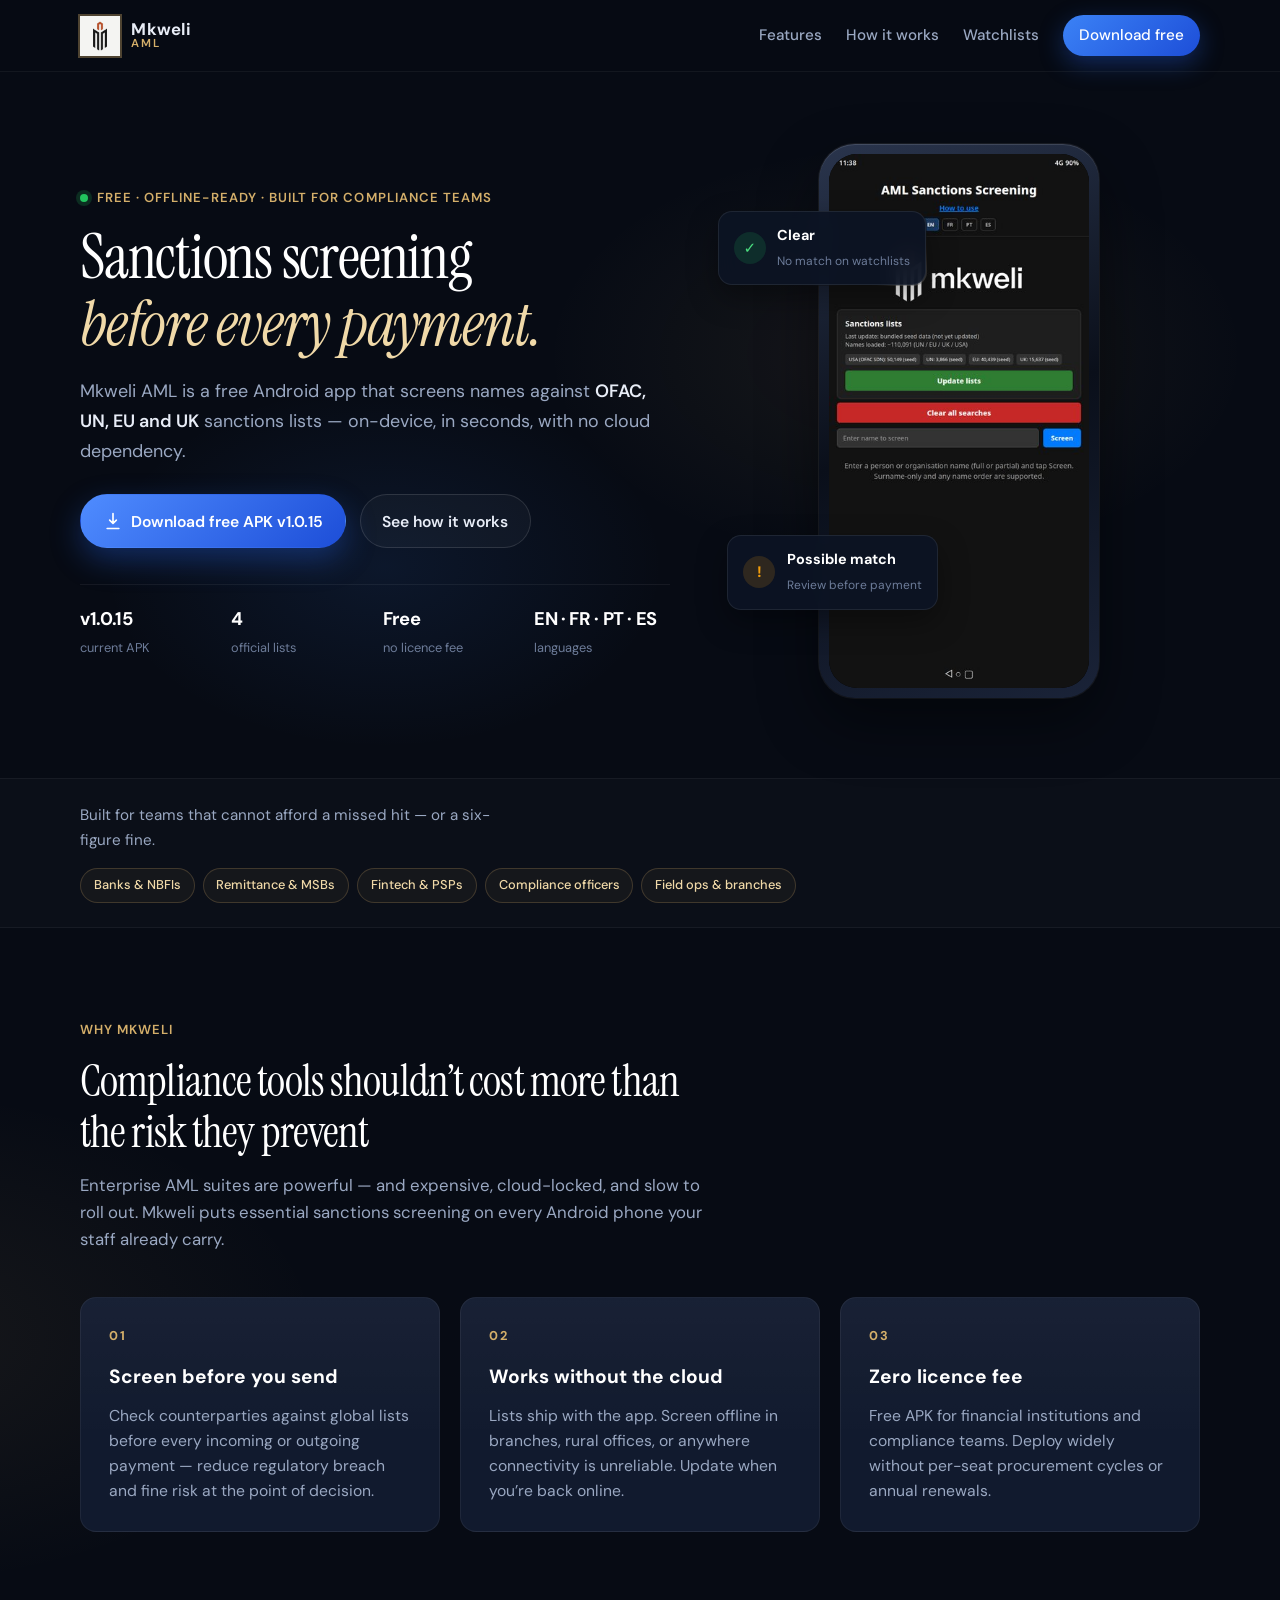
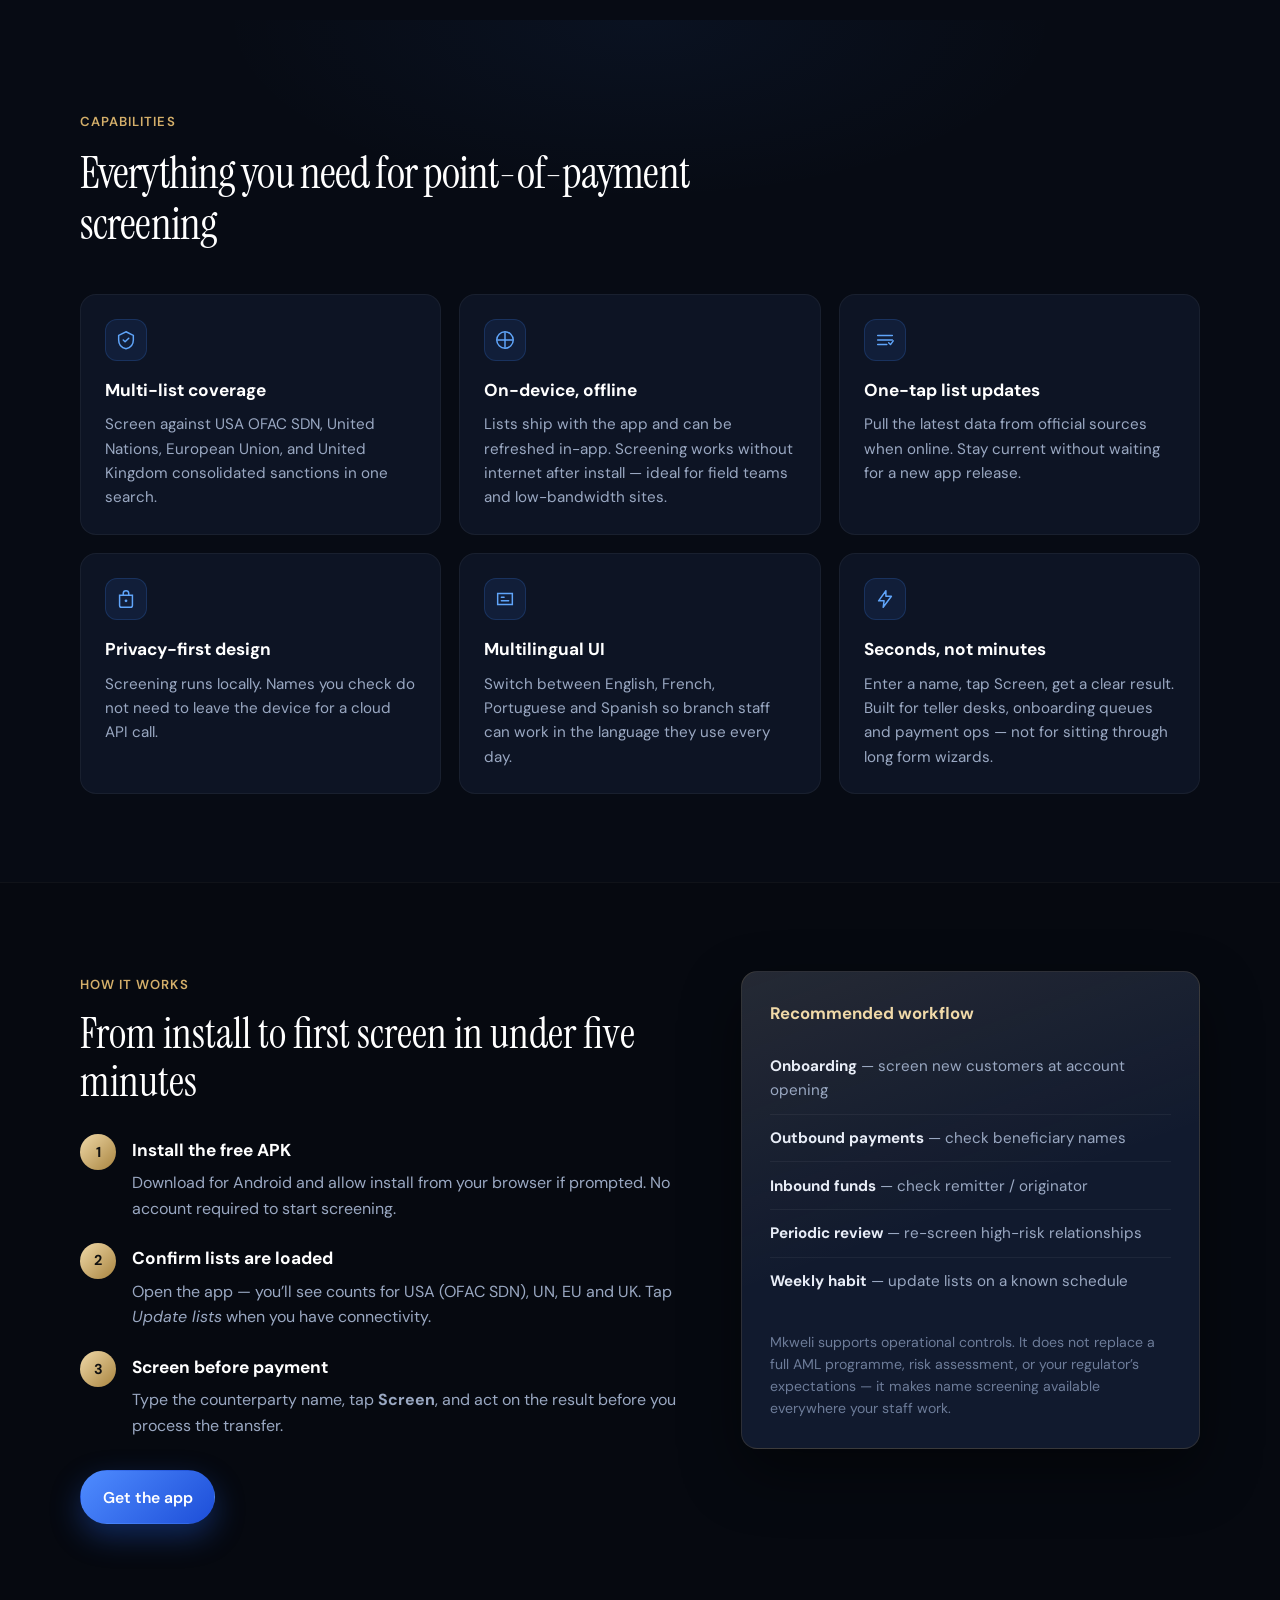
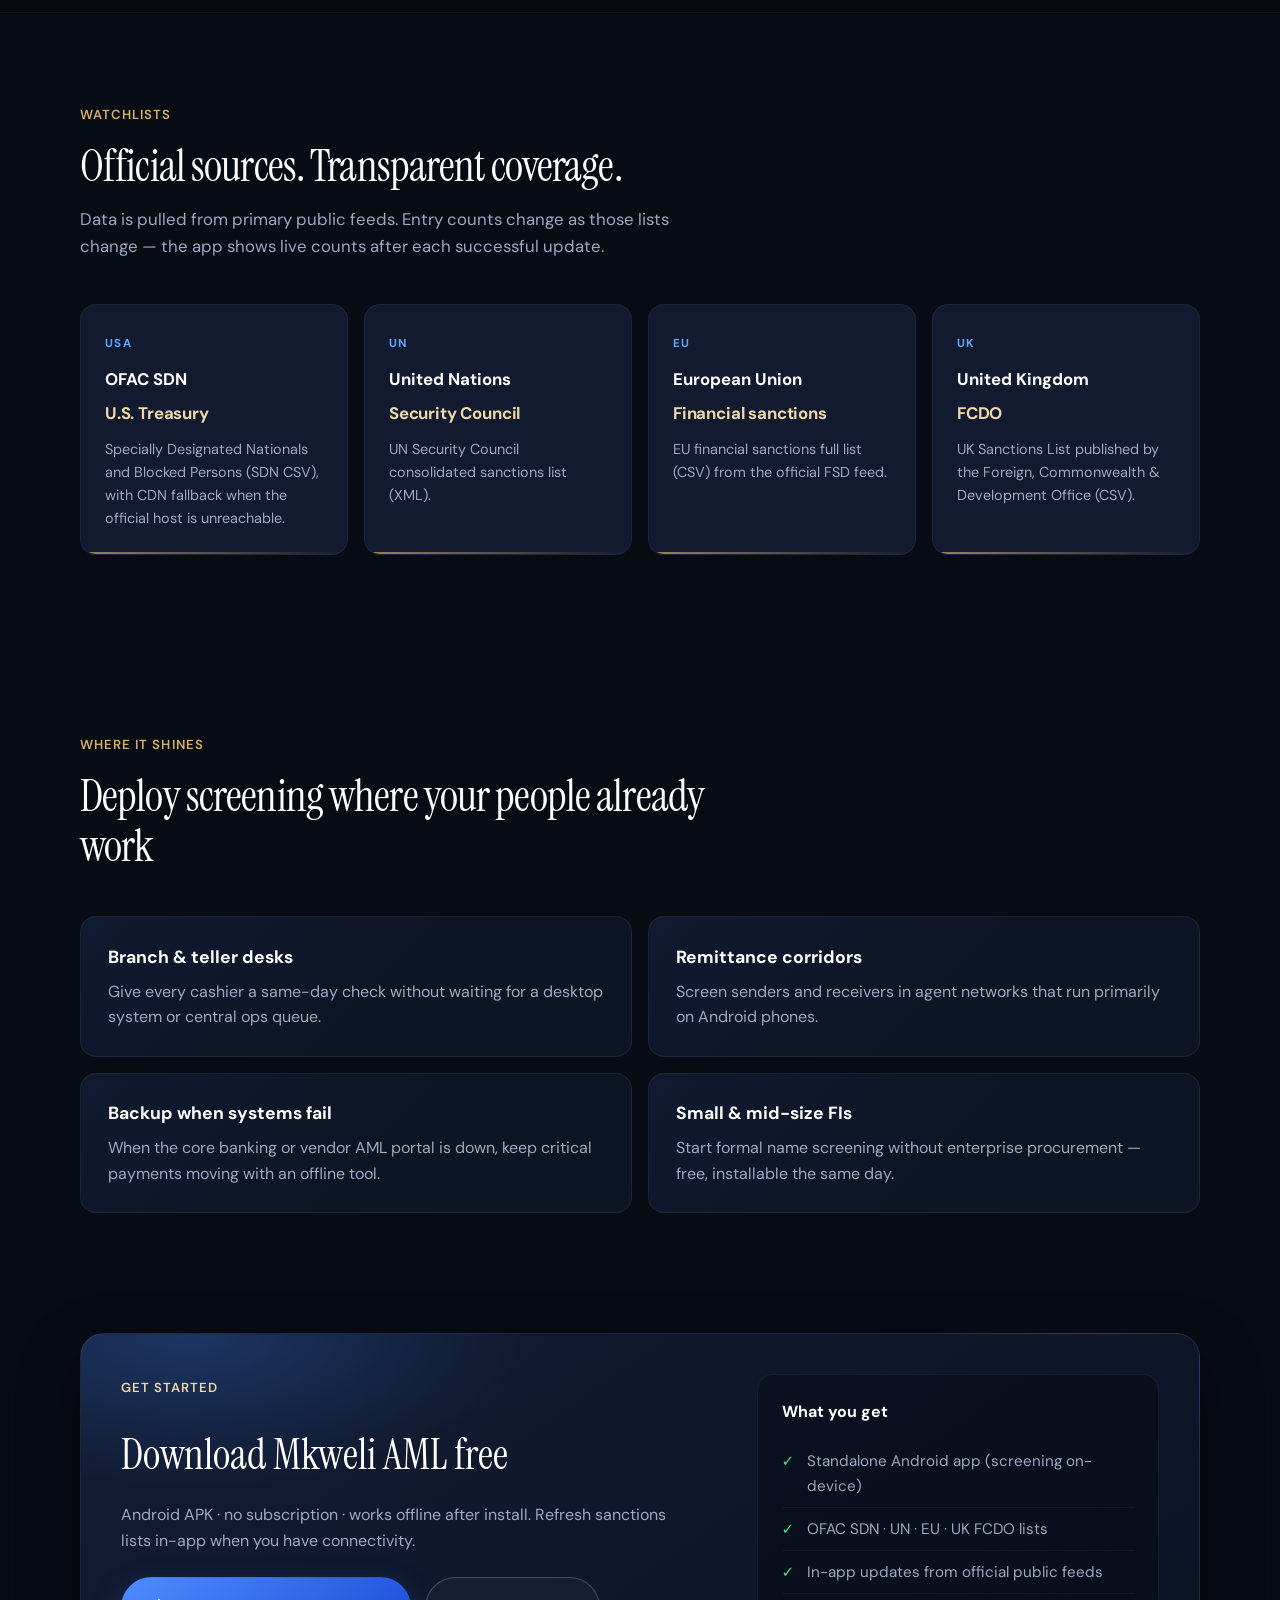
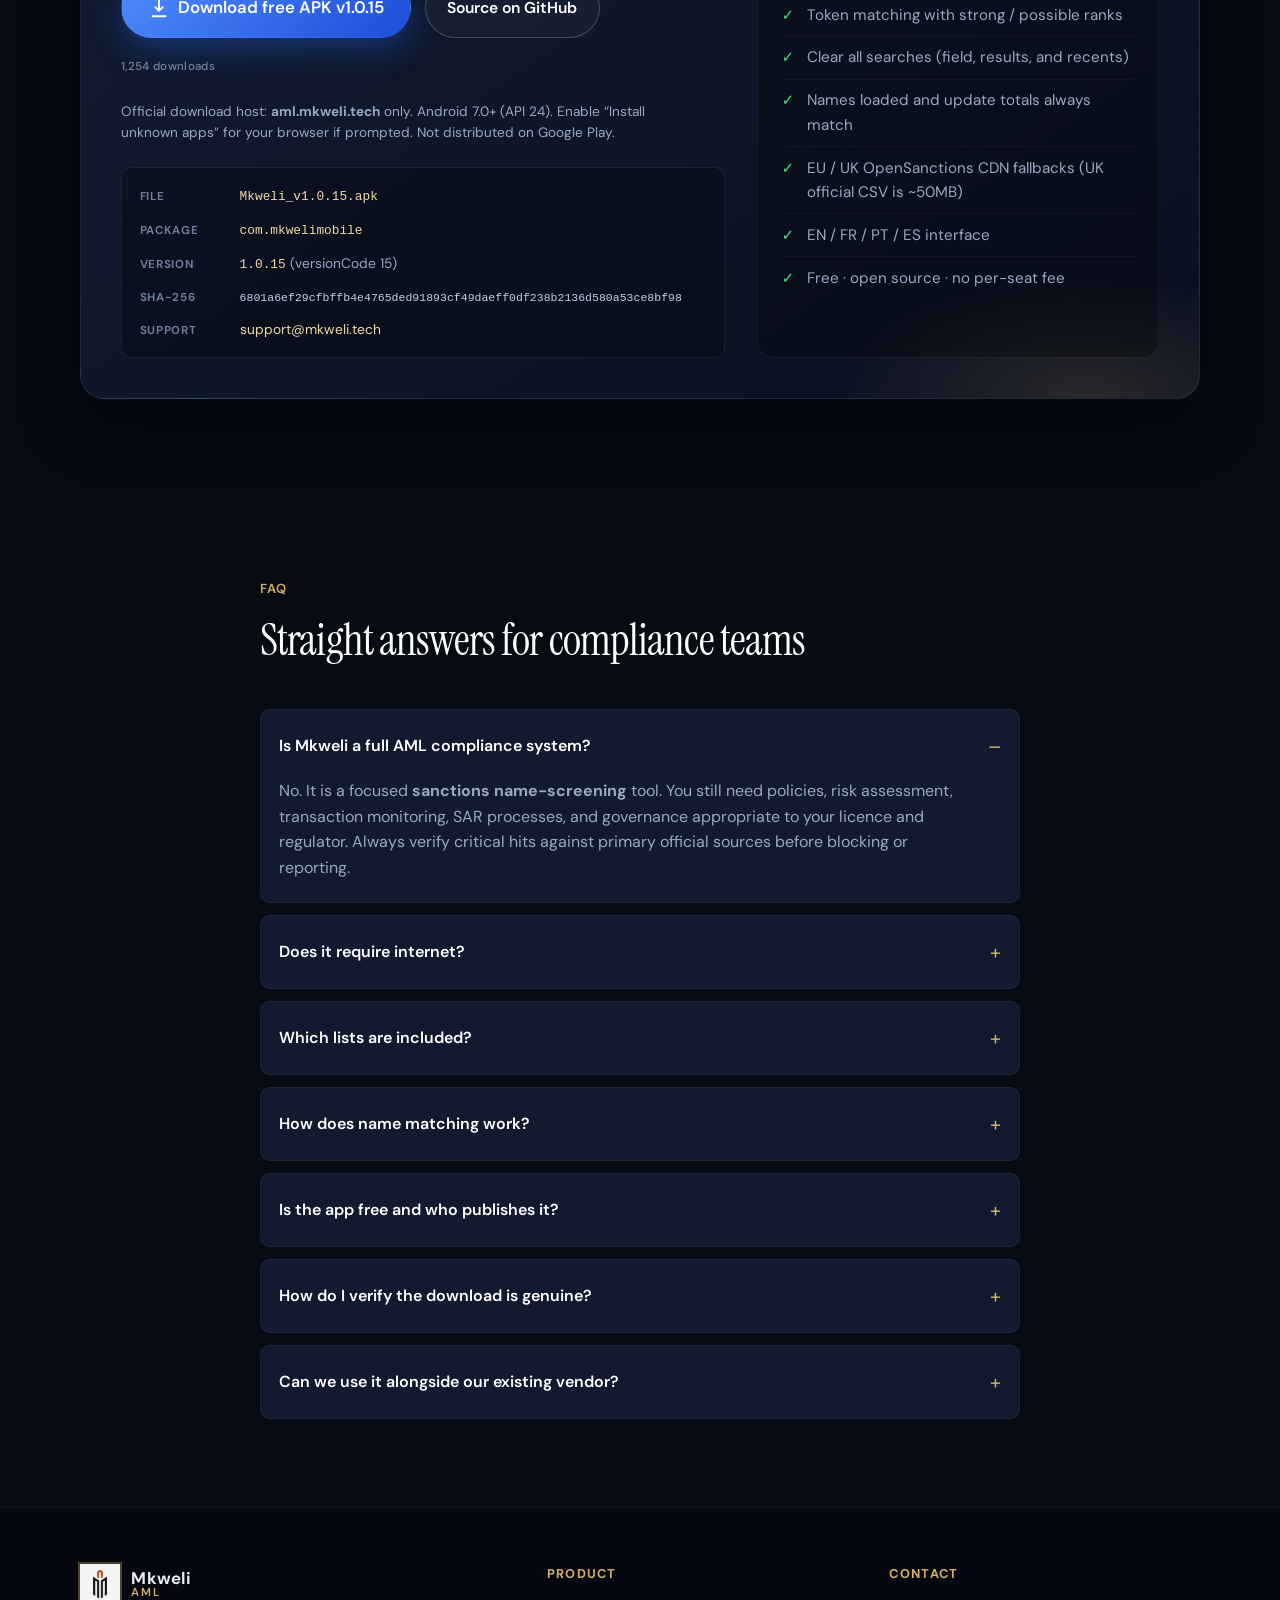
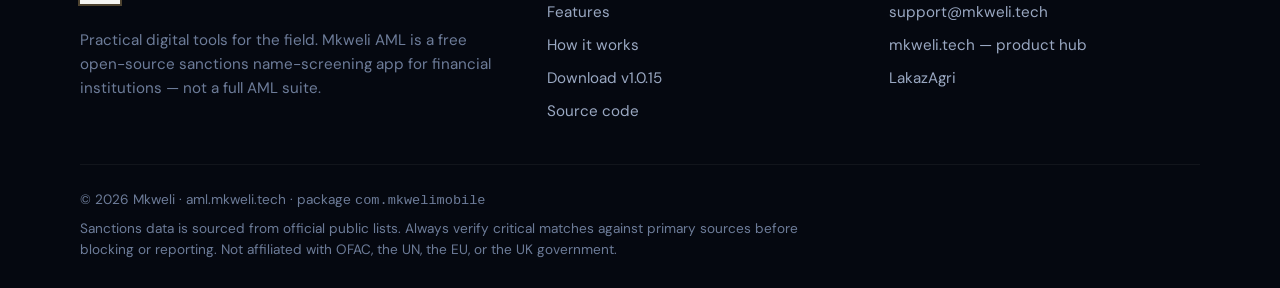
==== commit 97d22f0f: "Publish Mkweli AML v1.0.15 with matching name totals. Point downloads at Mkweli_v1.0.15.apk and docu" ====
--- a/index.html
+++ b/index.html
@@ -4,7 +4,7 @@
   <meta charset="UTF-8" />
   <meta name="viewport" content="width=device-width, initial-scale=1.0" />
   <title>Mkweli AML — Free Offline Sanctions Screening App (OFAC, UN, EU, UK)</title>
-  <meta name="description" content="Mkweli AML is a free, open-source Android app for offline sanctions name screening against OFAC SDN, UN, EU and UK (FCDO) lists. On-device, multi-language, no cloud required. Version 1.0.14." />
+  <meta name="description" content="Mkweli AML is a free, open-source Android app for offline sanctions name screening against OFAC SDN, UN, EU and UK (FCDO) lists. On-device, multi-language, no cloud required. Version 1.0.15." />
   <meta name="keywords" content="Mkweli AML, free AML app, sanctions screening, OFAC SDN screening, offline sanctions check, name screening, UN sanctions list app, EU financial sanctions, UK FCDO sanctions, compliance app Mauritius, remittance AML, mobile sanctions screening" />
   <meta name="author" content="Mkweli" />
   <meta name="robots" content="index, follow, max-image-preview:large, max-snippet:-1, max-video-preview:-1" />
@@ -20,7 +20,7 @@
   <!-- Open Graph -->
   <meta property="og:site_name" content="Mkweli AML" />
   <meta property="og:locale" content="en_MU" />
-  <meta property="og:title" content="Mkweli AML — Free Offline Sanctions Screening (v1.0.14)" />
+  <meta property="og:title" content="Mkweli AML — Free Offline Sanctions Screening (v1.0.15)" />
   <meta property="og:description" content="Free open-source Android APK. Screen names on-device against OFAC SDN, UN, EU and UK (FCDO) lists. No cloud required." />
   <meta property="og:type" content="website" />
   <meta property="og:url" content="https://aml.mkweli.tech/" />
@@ -29,14 +29,14 @@
   <meta property="og:image:type" content="image/jpeg" />
   <meta property="og:image:width" content="1200" />
   <meta property="og:image:height" content="630" />
-  <meta property="og:image:alt" content="Mkweli AML v1.0.14 — free offline sanctions screening" />
+  <meta property="og:image:alt" content="Mkweli AML v1.0.15 — free offline sanctions screening" />
 
   <!-- Twitter / X -->
   <meta name="twitter:card" content="summary_large_image" />
-  <meta name="twitter:title" content="Mkweli AML — Free Offline Sanctions Screening (v1.0.14)" />
+  <meta name="twitter:title" content="Mkweli AML — Free Offline Sanctions Screening (v1.0.15)" />
   <meta name="twitter:description" content="OFAC, UN, EU &amp; UK (FCDO) lists on-device. Free open-source Android APK. support@mkweli.tech" />
   <meta name="twitter:image" content="https://aml.mkweli.tech/assets/og-image.jpg?v=20260821b" />
-  <meta name="twitter:image:alt" content="Mkweli AML v1.0.14 sanctions screening" />
+  <meta name="twitter:image:alt" content="Mkweli AML v1.0.15 sanctions screening" />
 
   <link rel="icon" href="assets/favicon.ico" sizes="any" />
   <link rel="icon" type="image/png" sizes="32x32" href="assets/favicon-32.png" />
@@ -93,9 +93,9 @@
         },
         "description": "Free open-source Android app for offline sanctions name screening against OFAC SDN, UN Security Council, EU financial sanctions and UK FCDO lists. Screening runs on-device.",
         "url": "https://aml.mkweli.tech/",
-        "downloadUrl": "https://aml.mkweli.tech/Mkweli_v1.0.14.apk",
-        "softwareVersion": "1.0.14",
-        "installUrl": "https://aml.mkweli.tech/Mkweli_v1.0.14.apk",
+        "downloadUrl": "https://aml.mkweli.tech/Mkweli_v1.0.15.apk",
+        "softwareVersion": "1.0.15",
+        "installUrl": "https://aml.mkweli.tech/Mkweli_v1.0.15.apk",
         "image": "https://aml.mkweli.tech/assets/og-image.jpg?v=20260821b",
         "author": { "@id": "https://mkweli.tech/#organization" },
         "codeRepository": "https://github.com/gilbertbouic/MkweliMobile",
@@ -106,6 +106,7 @@
           "UK FCDO sanctions list",
           "On-device offline screening",
           "Token matching with strong/possible ranks",
+          "Matching Names loaded and update totals",
           "English, French, Portuguese, Spanish"
         ],
         "inLanguage": ["en", "fr", "pt", "es"]
@@ -117,7 +118,7 @@
         "name": "Mkweli AML — Free Offline Sanctions Screening",
         "isPartOf": { "@id": "https://aml.mkweli.tech/#website" },
         "about": { "@id": "https://aml.mkweli.tech/#app" },
-        "description": "Official product page for Mkweli AML v1.0.14 — free offline sanctions name screening.",
+        "description": "Official product page for Mkweli AML v1.0.15 — free offline sanctions name screening.",
         "inLanguage": "en",
         "primaryImageOfPage": {
           "@type": "ImageObject",
@@ -165,7 +166,7 @@
             "name": "How do I verify the APK?",
             "acceptedAnswer": {
               "@type": "Answer",
-              "text": "Download only from aml.mkweli.tech. Current build is Mkweli_v1.0.14.apk, package com.mkwelimobile. Compare the file SHA-256 shown on the download section of this page."
+              "text": "Download only from aml.mkweli.tech. Current build is Mkweli_v1.0.15.apk, package com.mkwelimobile. Compare the file SHA-256 shown on the download section of this page."
             }
           },
           {
@@ -236,15 +237,15 @@
             in seconds, with no cloud dependency.
           </p>
           <div class="hero-actions">
-            <a class="btn btn-primary" href="https://aml.mkweli.tech/Mkweli_v1.0.14.apk" download="Mkweli_v1.0.14.apk" data-dl-link>
+            <a class="btn btn-primary" href="https://aml.mkweli.tech/Mkweli_v1.0.15.apk" download="Mkweli_v1.0.15.apk" data-dl-link>
               <svg width="20" height="20" viewBox="0 0 24 24" fill="none" aria-hidden="true"><path d="M12 3v12m0 0l4-4m-4 4l-4-4M5 21h14" stroke="currentColor" stroke-width="2" stroke-linecap="round" stroke-linejoin="round"/></svg>
-              Download free APK v1.0.14
+              Download free APK v1.0.15
             </a>
             <a class="btn btn-ghost" href="#how">See how it works</a>
           </div>
           <ul class="trust-row" aria-label="Key facts">
             <li>
-              <strong>v1.0.14</strong>
+              <strong>v1.0.15</strong>
               <span>current APK</span>
             </li>
             <li>
@@ -523,14 +524,14 @@
           <div class="download-actions">
             <a
               class="btn btn-primary btn-lg"
-              href="https://aml.mkweli.tech/Mkweli_v1.0.14.apk"
+              href="https://aml.mkweli.tech/Mkweli_v1.0.15.apk"
               id="apk-download"
-              download="Mkweli_v1.0.14.apk"
+              download="Mkweli_v1.0.15.apk"
               rel="noopener noreferrer"
               data-dl-link
             >
               <svg width="22" height="22" viewBox="0 0 24 24" fill="none" aria-hidden="true"><path d="M12 3v12m0 0l4-4m-4 4l-4-4M5 21h14" stroke="currentColor" stroke-width="2" stroke-linecap="round" stroke-linejoin="round"/></svg>
-              Download free APK v1.0.14
+              Download free APK v1.0.15
             </a>
             <a class="btn btn-ghost light" href="https://github.com/gilbertbouic/MkweliMobile" rel="noopener noreferrer">Source on GitHub</a>
           </div>
@@ -549,7 +550,7 @@
           <dl class="verify-block">
             <div>
               <dt>File</dt>
-              <dd><code>Mkweli_v1.0.14.apk</code></dd>
+              <dd><code>Mkweli_v1.0.15.apk</code></dd>
             </div>
             <div>
               <dt>Package</dt>
@@ -557,11 +558,11 @@
             </div>
             <div>
               <dt>Version</dt>
-              <dd><code>1.0.14</code> (versionCode 14)</dd>
+              <dd><code>1.0.15</code> (versionCode 15)</dd>
             </div>
             <div>
               <dt>SHA-256</dt>
-              <dd><code class="sha">d45f6cb26965bfbf6173c897be400096a945f71c9bf05b63b540339f919b9f18</code></dd>
+              <dd><code class="sha">6801a6ef29cfbffb4e4765ded91893cf49daeff0df238b2136d580a53ce8bf98</code></dd>
             </div>
             <div>
               <dt>Support</dt>
@@ -578,6 +579,7 @@
               <li>In-app updates from official public feeds</li>
               <li>Token matching with strong / possible ranks</li>
               <li>Clear all searches (field, results, and recents)</li>
+              <li>Names loaded and update totals always match</li>
               <li>EU / UK OpenSanctions CDN fallbacks (UK official CSV is ~50MB)</li>
               <li>EN / FR / PT / ES interface</li>
               <li>Free · open source · no per-seat fee</li>
@@ -605,11 +607,11 @@
           </details>
           <details>
             <summary>Which lists are included?</summary>
-            <p>United States OFAC SDN, United Nations Security Council consolidated list, European Union financial sanctions, and the United Kingdom FCDO sanctions list. Official feeds are tried first. If the EU host hangs or is blocked, or the official UK CSV is too large for a phone (~50MB of statement-of-reasons text), the app uses OpenSanctions CDN mirrors of the same lists. Counts change as those lists change; the app shows live entry counts after each successful update.</p>
+            <p>United States OFAC SDN, United Nations Security Council consolidated list, European Union financial sanctions, and the United Kingdom FCDO sanctions list. Official feeds are tried first. If the EU host hangs or is blocked, or the official UK CSV is too large for a phone (~50MB of statement-of-reasons text), the app uses OpenSanctions CDN mirrors of the same lists. Counts change as those lists change. After each successful update, <strong>Names loaded</strong> and the update <strong>total names</strong> line are the same figure — the sum of the UN, EU, UK and USA counts.</p>
           </details>
           <details>
             <summary>How does name matching work?</summary>
-            <p>v1.0.14 uses <strong>token matching</strong> (name parts, any order) with ranked <em>strong</em> and <em>possible</em> scores. It is not phonetic fuzzy matching and not a full KYC platform.</p>
+            <p>v1.0.15 uses <strong>token matching</strong> (name parts, any order) with ranked <em>strong</em> and <em>possible</em> scores. It is not phonetic fuzzy matching and not a full KYC platform.</p>
           </details>
           <details>
             <summary>Is the app free and who publishes it?</summary>
@@ -617,7 +619,7 @@
           </details>
           <details>
             <summary>How do I verify the download is genuine?</summary>
-            <p>Download only from <strong>https://aml.mkweli.tech/</strong>. Current file: <code>Mkweli_v1.0.14.apk</code>, package <code>com.mkwelimobile</code>. Compare the SHA-256 in the download section of this page with the file you received.</p>
+            <p>Download only from <strong>https://aml.mkweli.tech/</strong>. Current file: <code>Mkweli_v1.0.15.apk</code>, package <code>com.mkwelimobile</code>. Compare the SHA-256 in the download section of this page with the file you received.</p>
           </details>
           <details>
             <summary>Can we use it alongside our existing vendor?</summary>
@@ -647,7 +649,7 @@
         <h4>Product</h4>
         <a href="#features">Features</a>
         <a href="#how">How it works</a>
-        <a href="#download">Download v1.0.14</a>
+        <a href="#download">Download v1.0.15</a>
         <a href="https://github.com/gilbertbouic/MkweliMobile" rel="noopener noreferrer">Source code</a>
       </div>
       <div class="footer-col">
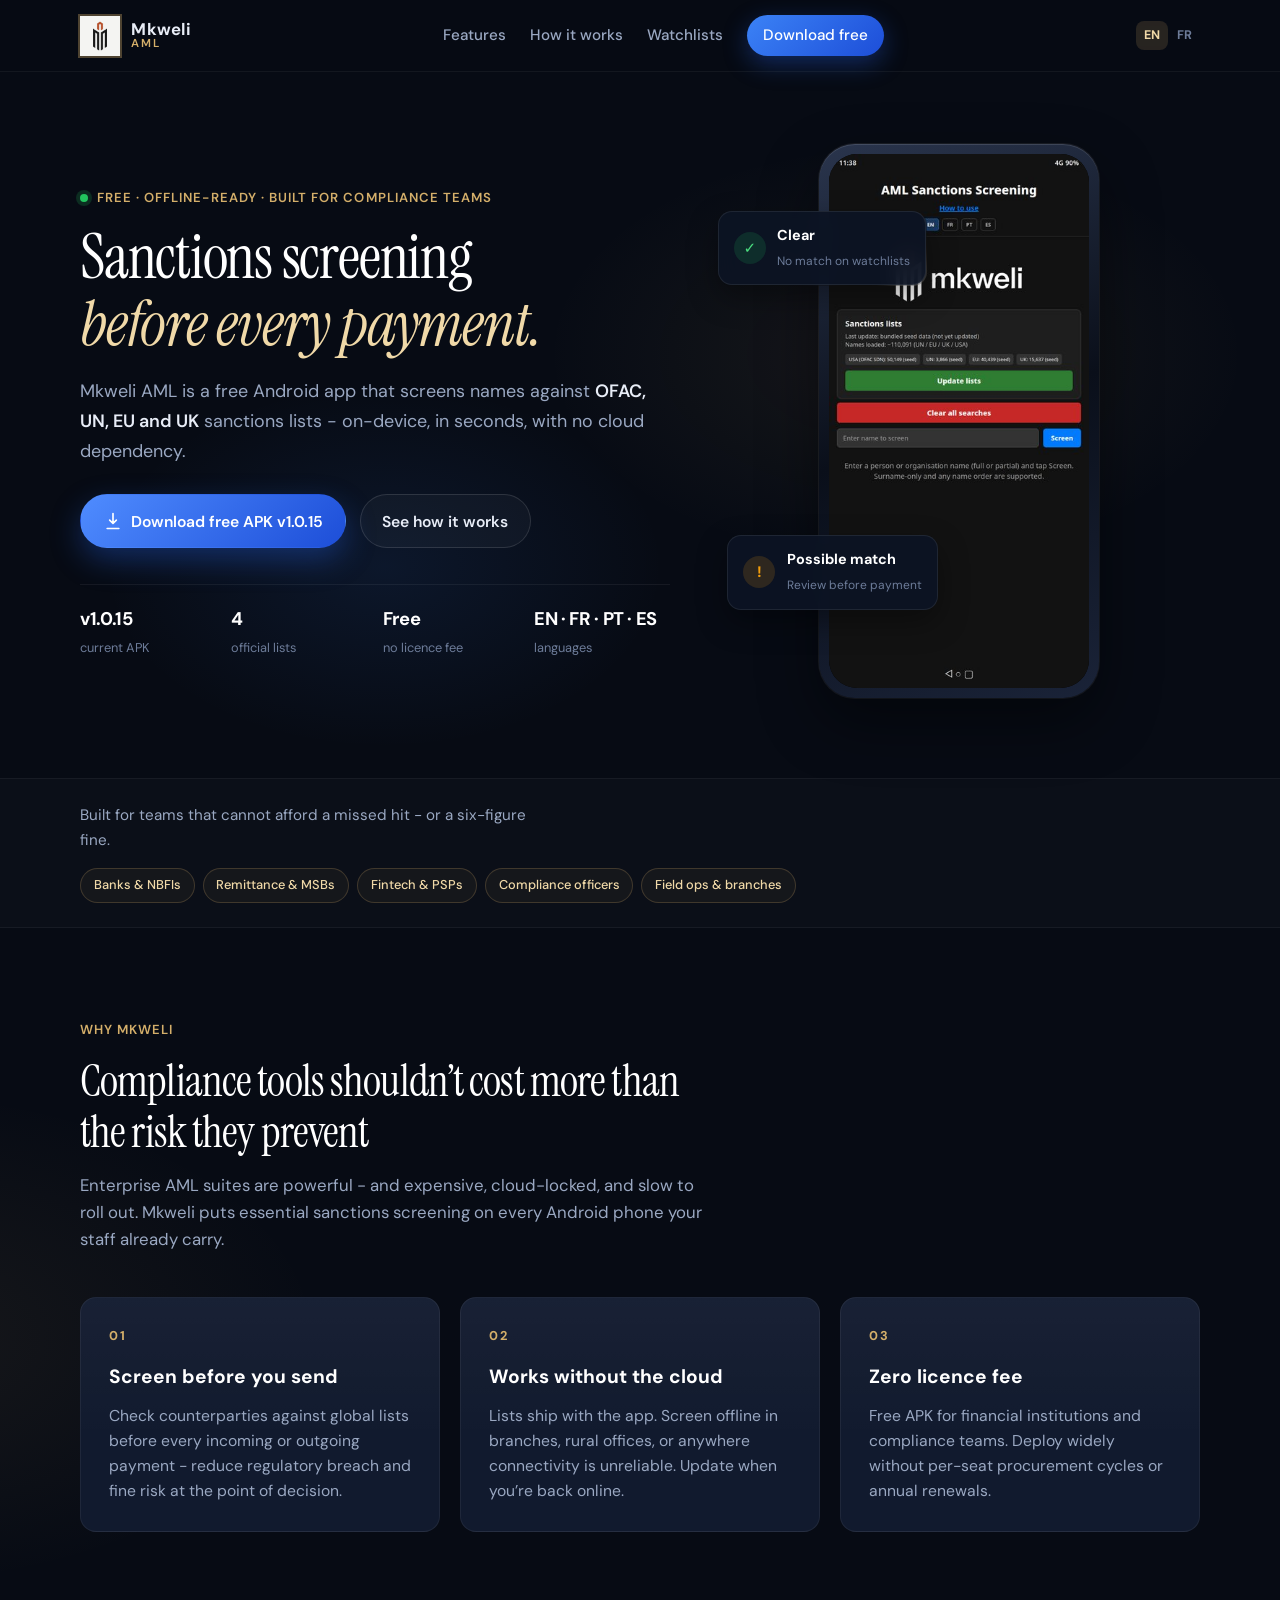
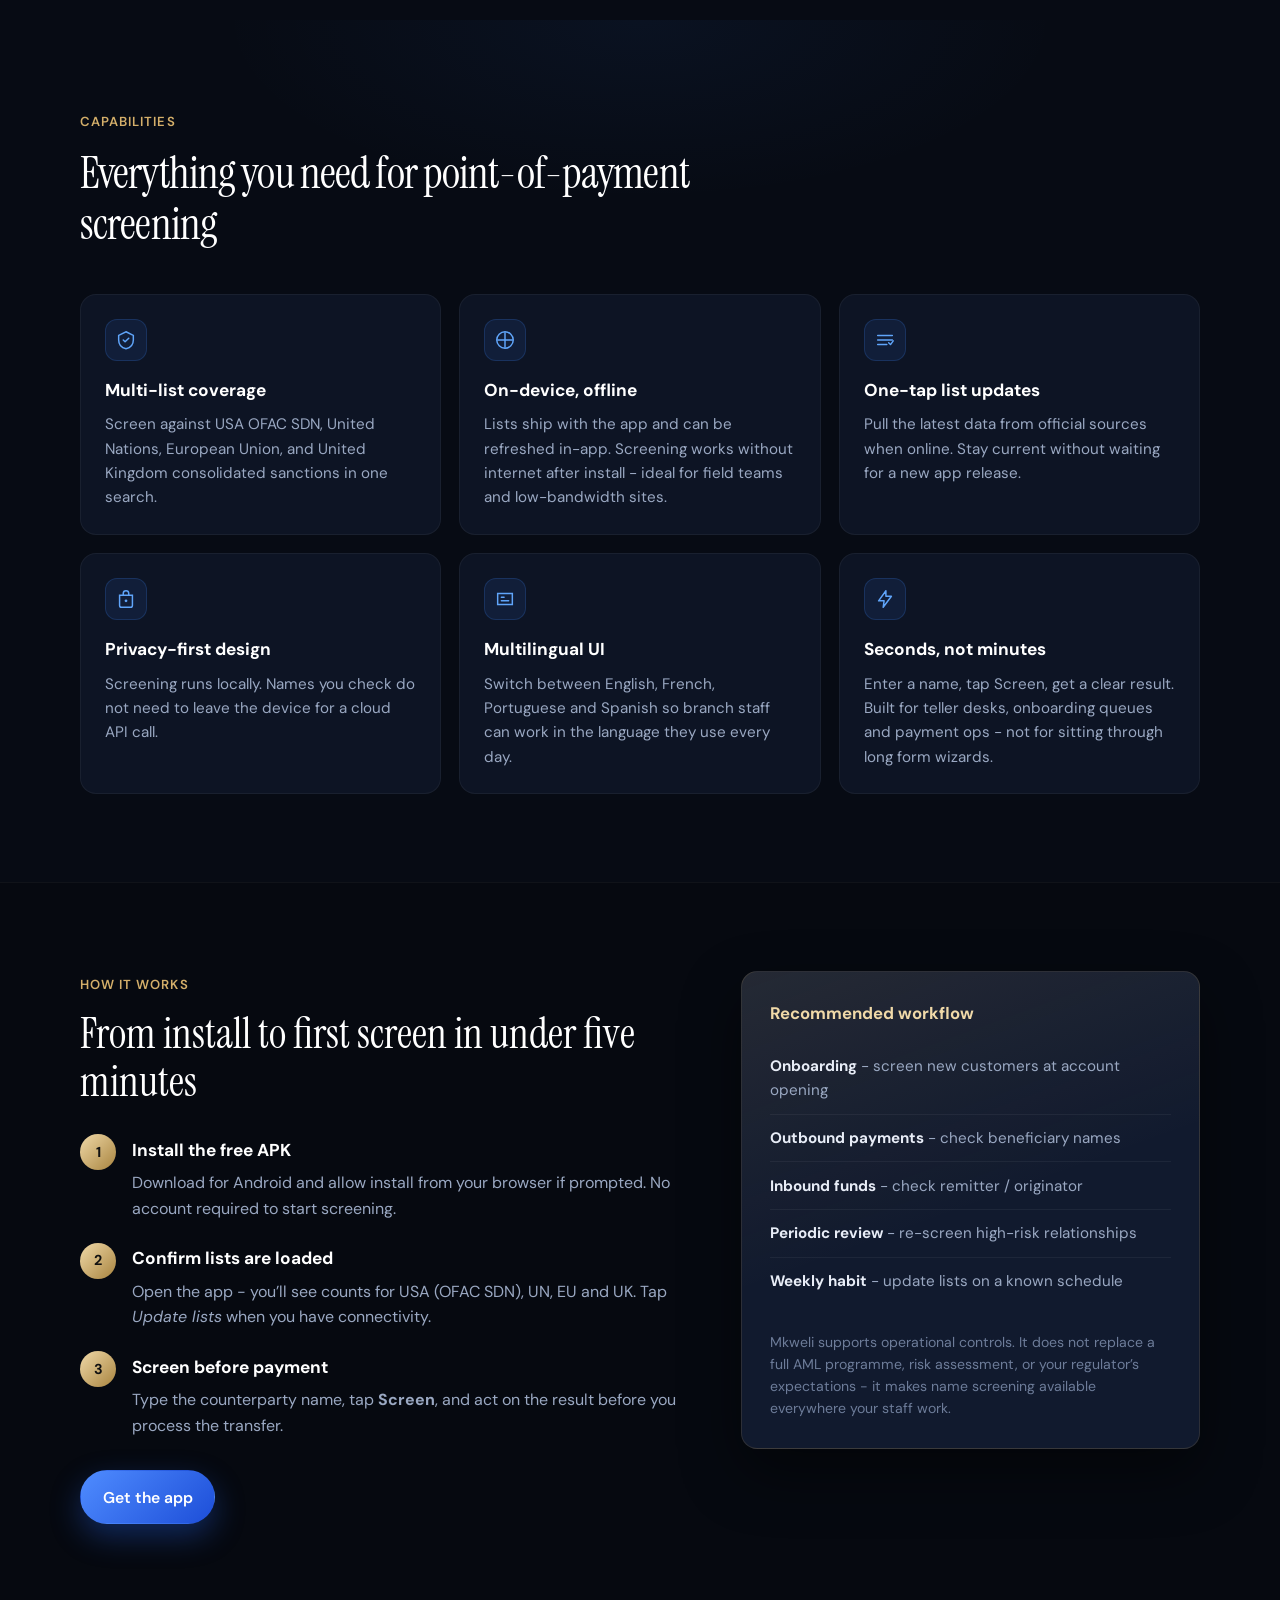
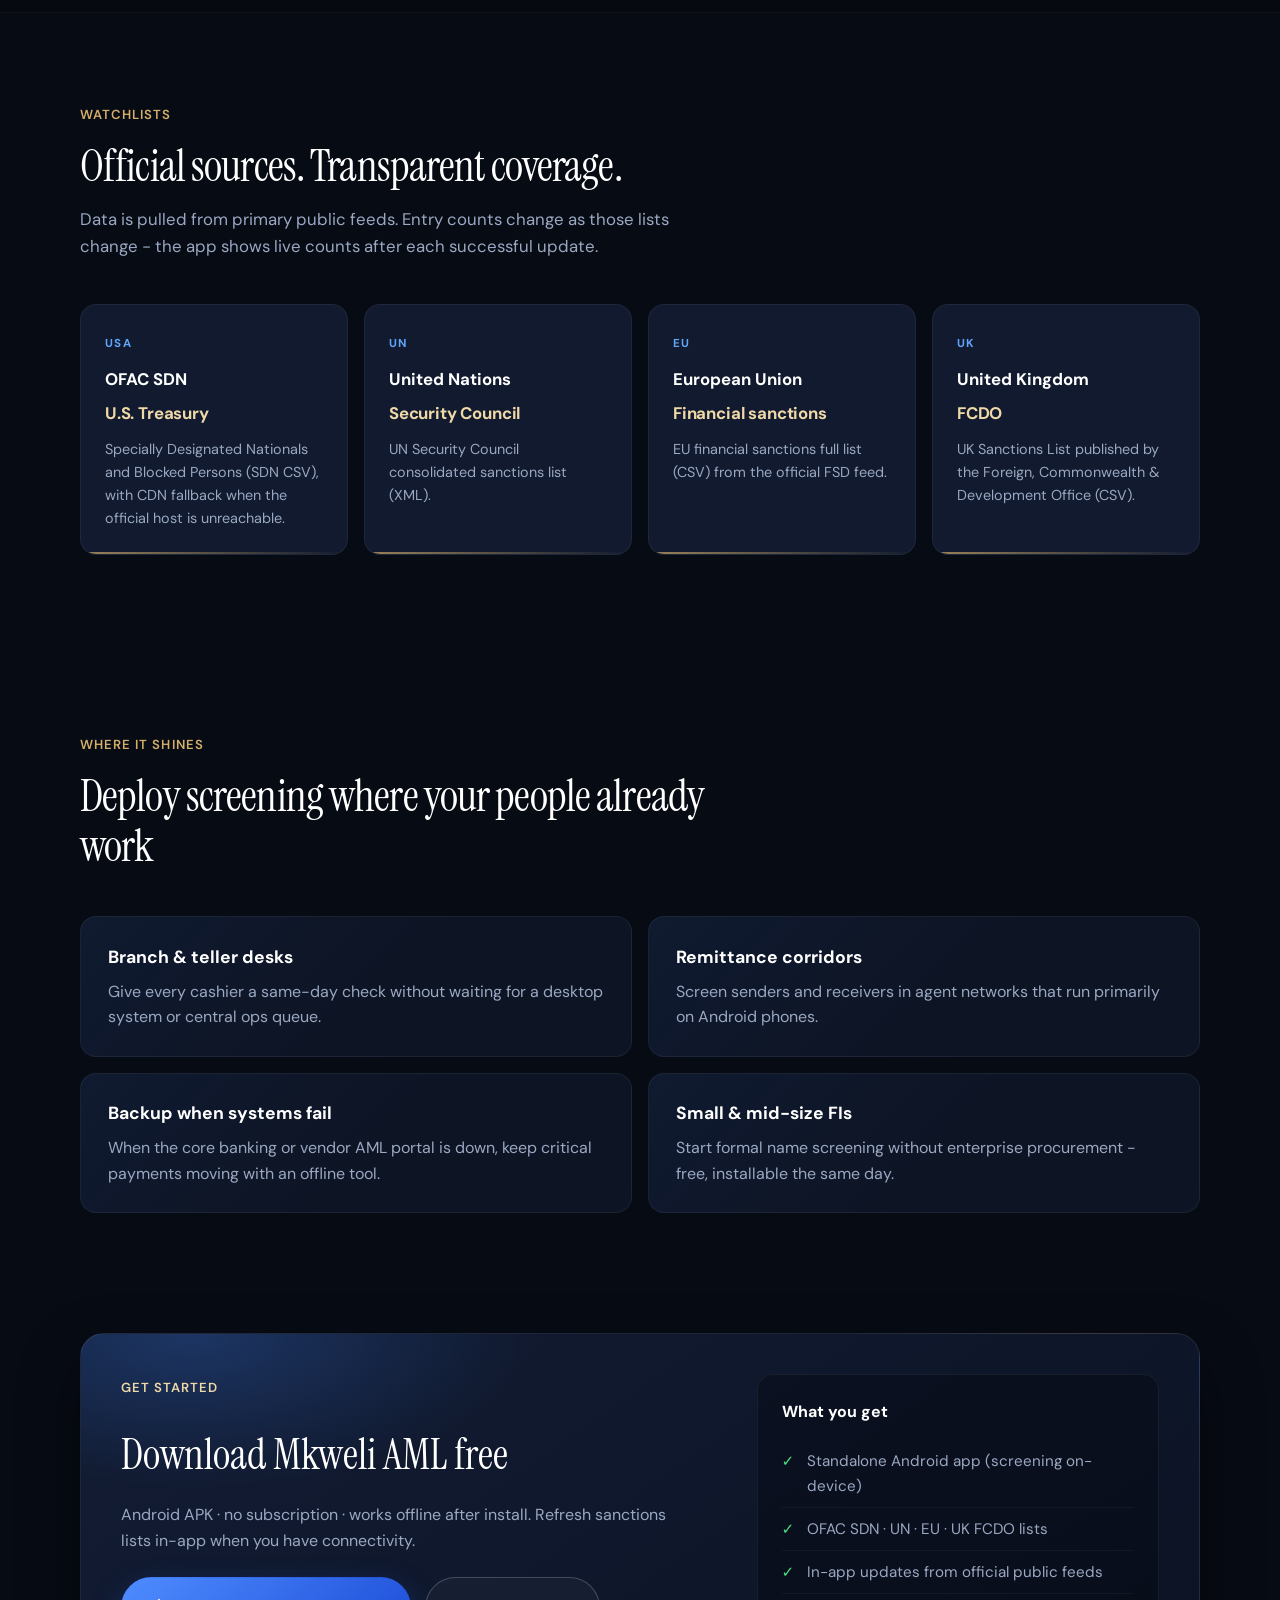
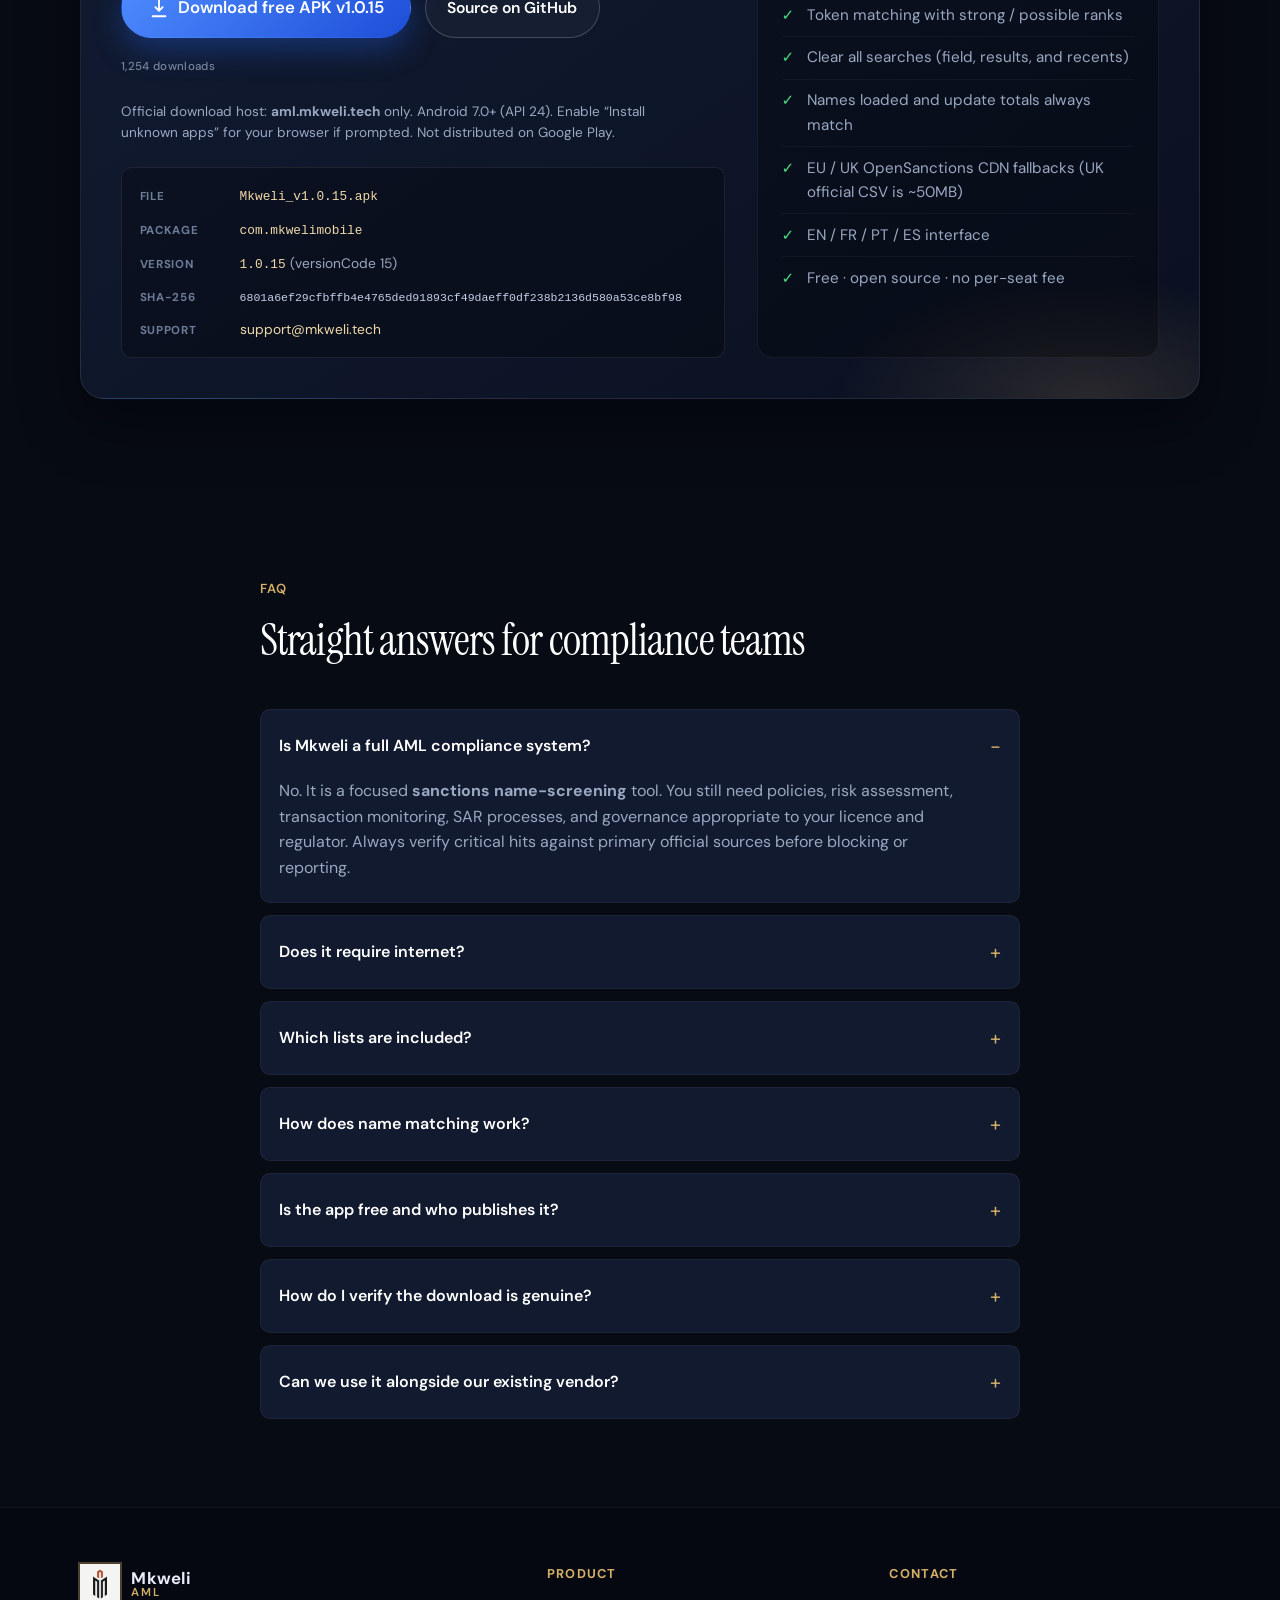
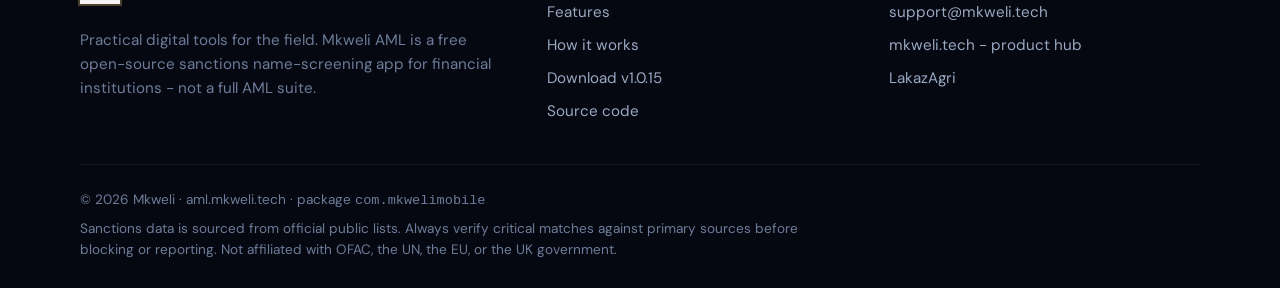
==== commit 1bc844d7: "Replace long dashes with short hyphens and add a French page. EN/FR switch keeps the matching sectio" ====
--- a/index.html
+++ b/index.html
@@ -3,7 +3,7 @@
 <head>
   <meta charset="UTF-8" />
   <meta name="viewport" content="width=device-width, initial-scale=1.0" />
-  <title>Mkweli AML — Free Offline Sanctions Screening App (OFAC, UN, EU, UK)</title>
+  <title>Mkweli AML - Free Offline Sanctions Screening App (OFAC, UN, EU, UK)</title>
   <meta name="description" content="Mkweli AML is a free, open-source Android app for offline sanctions name screening against OFAC SDN, UN, EU and UK (FCDO) lists. On-device, multi-language, no cloud required. Version 1.0.15." />
   <meta name="keywords" content="Mkweli AML, free AML app, sanctions screening, OFAC SDN screening, offline sanctions check, name screening, UN sanctions list app, EU financial sanctions, UK FCDO sanctions, compliance app Mauritius, remittance AML, mobile sanctions screening" />
   <meta name="author" content="Mkweli" />
@@ -15,12 +15,14 @@
   <meta name="language" content="English" />
   <link rel="canonical" href="https://aml.mkweli.tech/" />
   <link rel="alternate" hreflang="en" href="https://aml.mkweli.tech/" />
+  <link rel="alternate" hreflang="fr" href="https://aml.mkweli.tech/fr.html" />
   <link rel="alternate" hreflang="x-default" href="https://aml.mkweli.tech/" />
 
   <!-- Open Graph -->
   <meta property="og:site_name" content="Mkweli AML" />
   <meta property="og:locale" content="en_MU" />
-  <meta property="og:title" content="Mkweli AML — Free Offline Sanctions Screening (v1.0.15)" />
+  <meta property="og:locale:alternate" content="fr_MU" />
+  <meta property="og:title" content="Mkweli AML - Free Offline Sanctions Screening (v1.0.15)" />
   <meta property="og:description" content="Free open-source Android APK. Screen names on-device against OFAC SDN, UN, EU and UK (FCDO) lists. No cloud required." />
   <meta property="og:type" content="website" />
   <meta property="og:url" content="https://aml.mkweli.tech/" />
@@ -29,11 +31,11 @@
   <meta property="og:image:type" content="image/jpeg" />
   <meta property="og:image:width" content="1200" />
   <meta property="og:image:height" content="630" />
-  <meta property="og:image:alt" content="Mkweli AML v1.0.15 — free offline sanctions screening" />
+  <meta property="og:image:alt" content="Mkweli AML v1.0.15 - free offline sanctions screening" />
 
   <!-- Twitter / X -->
   <meta name="twitter:card" content="summary_large_image" />
-  <meta name="twitter:title" content="Mkweli AML — Free Offline Sanctions Screening (v1.0.15)" />
+  <meta name="twitter:title" content="Mkweli AML - Free Offline Sanctions Screening (v1.0.15)" />
   <meta name="twitter:description" content="OFAC, UN, EU &amp; UK (FCDO) lists on-device. Free open-source Android APK. support@mkweli.tech" />
   <meta name="twitter:image" content="https://aml.mkweli.tech/assets/og-image.jpg?v=20260821b" />
   <meta name="twitter:image:alt" content="Mkweli AML v1.0.15 sanctions screening" />
@@ -56,7 +58,7 @@
         "@id": "https://aml.mkweli.tech/#website",
         "url": "https://aml.mkweli.tech/",
         "name": "Mkweli AML",
-        "description": "Free open-source offline sanctions name screening for financial institutions — OFAC SDN, UN, EU and UK (FCDO).",
+        "description": "Free open-source offline sanctions name screening for financial institutions - OFAC SDN, UN, EU and UK (FCDO).",
         "inLanguage": "en",
         "publisher": { "@id": "https://mkweli.tech/#organization" }
       },
@@ -75,8 +77,11 @@
         "areaServed": "Worldwide",
         "sameAs": [
           "https://mkweli.tech/",
-          "https://github.com/gilbertbouic/MkweliMobile",
-          "https://lakazagri.mkweli.tech/"
+          "https://lakazagri.mkweli.tech/",
+          "https://cfw.mkweli.tech/",
+          "https://grid.mkweli.tech/",
+          "https://assimilate-pro.mkweli.tech/",
+          "https://github.com/gilbertbouic"
         ]
       },
       {
@@ -115,10 +120,10 @@
         "@type": "WebPage",
         "@id": "https://aml.mkweli.tech/#webpage",
         "url": "https://aml.mkweli.tech/",
-        "name": "Mkweli AML — Free Offline Sanctions Screening",
+        "name": "Mkweli AML - Free Offline Sanctions Screening",
         "isPartOf": { "@id": "https://aml.mkweli.tech/#website" },
         "about": { "@id": "https://aml.mkweli.tech/#app" },
-        "description": "Official product page for Mkweli AML v1.0.15 — free offline sanctions name screening.",
+        "description": "Official product page for Mkweli AML v1.0.15 - free offline sanctions name screening.",
         "inLanguage": "en",
         "primaryImageOfPage": {
           "@type": "ImageObject",
@@ -174,7 +179,7 @@
             "name": "Can we use Mkweli alongside our existing AML vendor?",
             "acceptedAnswer": {
               "@type": "Answer",
-              "text": "Yes. Many teams use Mkweli as a mobile or offline complement to core systems — for branches, agents, or contingency screening."
+              "text": "Yes. Many teams use Mkweli as a mobile or offline complement to core systems - for branches, agents, or contingency screening."
             }
           }
         ]
@@ -204,9 +209,15 @@
         <a href="#lists">Watchlists</a>
         <a href="#download" class="nav-cta">Download free</a>
       </nav>
-      <button class="nav-toggle" type="button" aria-label="Open menu" aria-expanded="false" aria-controls="mobile-nav">
-        <span></span><span></span>
-      </button>
+      <div class="nav-end">
+        <div class="lang-switch" aria-label="Language">
+          <a href="index.html" lang="en" hreflang="en" aria-current="true">EN</a>
+          <a href="fr.html" lang="fr" hreflang="fr">FR</a>
+        </div>
+        <button class="nav-toggle" type="button" aria-label="Open menu" aria-expanded="false" aria-controls="mobile-nav">
+          <span></span><span></span>
+        </button>
+      </div>
     </div>
     <div class="mobile-nav" id="mobile-nav" hidden>
       <a href="#features">Features</a>
@@ -214,6 +225,10 @@
       <a href="#lists">Watchlists</a>
       <a href="#download">Download free</a>
       <a href="mailto:support@mkweli.tech">Contact</a>
+      <div class="lang-switch" aria-label="Language">
+        <a href="index.html" lang="en" hreflang="en" aria-current="true">EN</a>
+        <a href="fr.html" lang="fr" hreflang="fr">FR</a>
+      </div>
     </div>
   </header>
 
@@ -233,7 +248,7 @@
           </h1>
           <p class="lede">
             Mkweli AML is a free Android app that screens names against
-            <strong>OFAC, UN, EU and UK</strong> sanctions lists — on-device,
+            <strong>OFAC, UN, EU and UK</strong> sanctions lists - on-device,
             in seconds, with no cloud dependency.
           </p>
           <div class="hero-actions">
@@ -301,7 +316,7 @@
     <!-- SOCIAL PROOF / AUDIENCE -->
     <section class="strip" aria-label="Who it's for">
       <div class="container strip-inner">
-        <p>Built for teams that cannot afford a missed hit — or a six-figure fine.</p>
+        <p>Built for teams that cannot afford a missed hit - or a six-figure fine.</p>
         <div class="strip-tags">
           <span>Banks &amp; NBFIs</span>
           <span>Remittance &amp; MSBs</span>
@@ -319,7 +334,7 @@
           <p class="eyebrow">Why Mkweli</p>
           <h2>Compliance tools shouldn’t cost more than the risk they prevent</h2>
           <p class="section-lede">
-            Enterprise AML suites are powerful — and expensive, cloud-locked, and slow to roll out.
+            Enterprise AML suites are powerful - and expensive, cloud-locked, and slow to roll out.
             Mkweli puts essential sanctions screening on every Android phone your staff already carry.
           </p>
         </div>
@@ -327,7 +342,7 @@
           <article class="value-card">
             <div class="value-num">01</div>
             <h3>Screen before you send</h3>
-            <p>Check counterparties against global lists before every incoming or outgoing payment — reduce regulatory breach and fine risk at the point of decision.</p>
+            <p>Check counterparties against global lists before every incoming or outgoing payment - reduce regulatory breach and fine risk at the point of decision.</p>
           </article>
           <article class="value-card">
             <div class="value-num">02</div>
@@ -363,7 +378,7 @@
               <svg viewBox="0 0 24 24" fill="none"><path d="M4 12h16M12 4v16" stroke="currentColor" stroke-width="1.6" stroke-linecap="round"/><circle cx="12" cy="12" r="9" stroke="currentColor" stroke-width="1.6"/></svg>
             </div>
             <h3>On-device, offline</h3>
-            <p>Lists ship with the app and can be refreshed in-app. Screening works without internet after install — ideal for field teams and low-bandwidth sites.</p>
+            <p>Lists ship with the app and can be refreshed in-app. Screening works without internet after install - ideal for field teams and low-bandwidth sites.</p>
           </article>
           <article class="feature">
             <div class="feature-icon" aria-hidden="true">
@@ -391,7 +406,7 @@
               <svg viewBox="0 0 24 24" fill="none"><path d="M13 3L5 14h6l-1 7 9-12h-6l0-6z" stroke="currentColor" stroke-width="1.6" stroke-linejoin="round"/></svg>
             </div>
             <h3>Seconds, not minutes</h3>
-            <p>Enter a name, tap Screen, get a clear result. Built for teller desks, onboarding queues and payment ops — not for sitting through long form wizards.</p>
+            <p>Enter a name, tap Screen, get a clear result. Built for teller desks, onboarding queues and payment ops - not for sitting through long form wizards.</p>
           </article>
         </div>
       </div>
@@ -415,7 +430,7 @@
               <span class="step-n">2</span>
               <div>
                 <h3>Confirm lists are loaded</h3>
-                <p>Open the app — you’ll see counts for USA (OFAC SDN), UN, EU and UK. Tap <em>Update lists</em> when you have connectivity.</p>
+                <p>Open the app - you’ll see counts for USA (OFAC SDN), UN, EU and UK. Tap <em>Update lists</em> when you have connectivity.</p>
               </div>
             </li>
             <li>
@@ -431,14 +446,14 @@
         <aside class="how-panel" aria-label="Recommended workflow">
           <h3>Recommended workflow</h3>
           <ul>
-            <li><strong>Onboarding</strong> — screen new customers at account opening</li>
-            <li><strong>Outbound payments</strong> — check beneficiary names</li>
-            <li><strong>Inbound funds</strong> — check remitter / originator</li>
-            <li><strong>Periodic review</strong> — re-screen high-risk relationships</li>
-            <li><strong>Weekly habit</strong> — update lists on a known schedule</li>
+            <li><strong>Onboarding</strong> - screen new customers at account opening</li>
+            <li><strong>Outbound payments</strong> - check beneficiary names</li>
+            <li><strong>Inbound funds</strong> - check remitter / originator</li>
+            <li><strong>Periodic review</strong> - re-screen high-risk relationships</li>
+            <li><strong>Weekly habit</strong> - update lists on a known schedule</li>
           </ul>
           <p class="how-note">
-            Mkweli supports operational controls. It does not replace a full AML programme, risk assessment, or your regulator’s expectations — it makes name screening available everywhere your staff work.
+            Mkweli supports operational controls. It does not replace a full AML programme, risk assessment, or your regulator’s expectations - it makes name screening available everywhere your staff work.
           </p>
         </aside>
       </div>
@@ -451,7 +466,7 @@
           <p class="eyebrow">Watchlists</p>
           <h2>Official sources. Transparent coverage.</h2>
           <p class="section-lede">
-            Data is pulled from primary public feeds. Entry counts change as those lists change — the app shows live counts after each successful update.
+            Data is pulled from primary public feeds. Entry counts change as those lists change - the app shows live counts after each successful update.
           </p>
         </div>
         <div class="list-grid">
@@ -505,7 +520,7 @@
           </article>
           <article class="use-card">
             <h3>Small &amp; mid-size FIs</h3>
-            <p>Start formal name screening without enterprise procurement — free, installable the same day.</p>
+            <p>Start formal name screening without enterprise procurement - free, installable the same day.</p>
           </article>
         </div>
       </div>
@@ -607,7 +622,7 @@
           </details>
           <details>
             <summary>Which lists are included?</summary>
-            <p>United States OFAC SDN, United Nations Security Council consolidated list, European Union financial sanctions, and the United Kingdom FCDO sanctions list. Official feeds are tried first. If the EU host hangs or is blocked, or the official UK CSV is too large for a phone (~50MB of statement-of-reasons text), the app uses OpenSanctions CDN mirrors of the same lists. Counts change as those lists change. After each successful update, <strong>Names loaded</strong> and the update <strong>total names</strong> line are the same figure — the sum of the UN, EU, UK and USA counts.</p>
+            <p>United States OFAC SDN, United Nations Security Council consolidated list, European Union financial sanctions, and the United Kingdom FCDO sanctions list. Official feeds are tried first. If the EU host hangs or is blocked, or the official UK CSV is too large for a phone (~50MB of statement-of-reasons text), the app uses OpenSanctions CDN mirrors of the same lists. Counts change as those lists change. After each successful update, <strong>Names loaded</strong> and the update <strong>total names</strong> line are the same figure - the sum of the UN, EU, UK and USA counts.</p>
           </details>
           <details>
             <summary>How does name matching work?</summary>
@@ -615,7 +630,7 @@
           </details>
           <details>
             <summary>Is the app free and who publishes it?</summary>
-            <p>Yes — free Android APK, no per-seat fee. Published by <strong>Mkweli</strong> (<a href="https://mkweli.tech/">mkweli.tech</a>). Source: <a href="https://github.com/gilbertbouic/MkweliMobile" rel="noopener noreferrer">github.com/gilbertbouic/MkweliMobile</a>. Contact: <a href="mailto:support@mkweli.tech">support@mkweli.tech</a>.</p>
+            <p>Yes - free Android APK, no per-seat fee. Published by <strong>Mkweli</strong> (<a href="https://mkweli.tech/">mkweli.tech</a>). Source: <a href="https://github.com/gilbertbouic/MkweliMobile" rel="noopener noreferrer">github.com/gilbertbouic/MkweliMobile</a>. Contact: <a href="mailto:support@mkweli.tech">support@mkweli.tech</a>.</p>
           </details>
           <details>
             <summary>How do I verify the download is genuine?</summary>
@@ -623,7 +638,7 @@
           </details>
           <details>
             <summary>Can we use it alongside our existing vendor?</summary>
-            <p>Yes. Many teams use Mkweli as a mobile / offline complement to core systems — for branches, agents, or contingency screening.</p>
+            <p>Yes. Many teams use Mkweli as a mobile / offline complement to core systems - for branches, agents, or contingency screening.</p>
           </details>
         </div>
       </div>
@@ -643,7 +658,7 @@
             <span>AML</span>
           </span>
         </a>
-        <p>Practical digital tools for the field. Mkweli AML is a free open-source sanctions name-screening app for financial institutions — not a full AML suite.</p>
+        <p>Practical digital tools for the field. Mkweli AML is a free open-source sanctions name-screening app for financial institutions - not a full AML suite.</p>
       </div>
       <div class="footer-col">
         <h4>Product</h4>
@@ -655,7 +670,7 @@
       <div class="footer-col">
         <h4>Contact</h4>
         <a href="mailto:support@mkweli.tech">support@mkweli.tech</a>
-        <a href="https://mkweli.tech/">mkweli.tech — product hub</a>
+        <a href="https://mkweli.tech/">mkweli.tech - product hub</a>
         <a href="https://lakazagri.mkweli.tech/">LakazAgri</a>
       </div>
     </div>
--- a/styles.css
+++ b/styles.css
@@ -30,7 +30,7 @@
   .brand-orb-logo { background: #161a22 !important; }
 }
 /* =========================================================
-   Mkweli AML — Marketing site
+   Mkweli AML - Marketing site
    Palette: deep navy, gold justice accent, electric blue CTA
    ========================================================= */
 
@@ -270,6 +270,50 @@
   background: rgba(255, 255, 255, 0.04);
 }
 
+.nav-end {
+  display: flex;
+  align-items: center;
+  gap: 0.65rem;
+  flex-shrink: 0;
+}
+
+.lang-switch {
+  display: inline-flex;
+  align-items: center;
+  gap: 0.12rem;
+  font-size: 0.78rem;
+  font-weight: 700;
+  letter-spacing: 0.04em;
+}
+
+.lang-switch a {
+  color: var(--text-dim);
+  text-decoration: none;
+  padding: 0.28rem 0.45rem;
+  border-radius: 8px;
+  font-size: 0.78rem;
+  font-weight: 700;
+}
+
+.lang-switch a:hover,
+.lang-switch a[aria-current="true"] {
+  color: var(--gold-soft);
+}
+
+.lang-switch a[aria-current="true"] {
+  background: rgba(212, 175, 106, 0.16);
+}
+
+.mobile-nav .lang-switch {
+  margin-top: 0.4rem;
+  padding-top: 0.75rem;
+  border-top: 1px solid rgba(255, 255, 255, 0.06);
+}
+
+.mobile-nav .lang-switch a {
+  padding: 0.28rem 0.45rem;
+}
+
 /* ---------- Buttons ---------- */
 .btn {
   display: inline-flex;
@@ -1079,7 +1123,7 @@
 }
 
 .faq-list details[open] summary::after {
-  content: "–";
+  content: "-";
 }
 
 .faq-list details p {
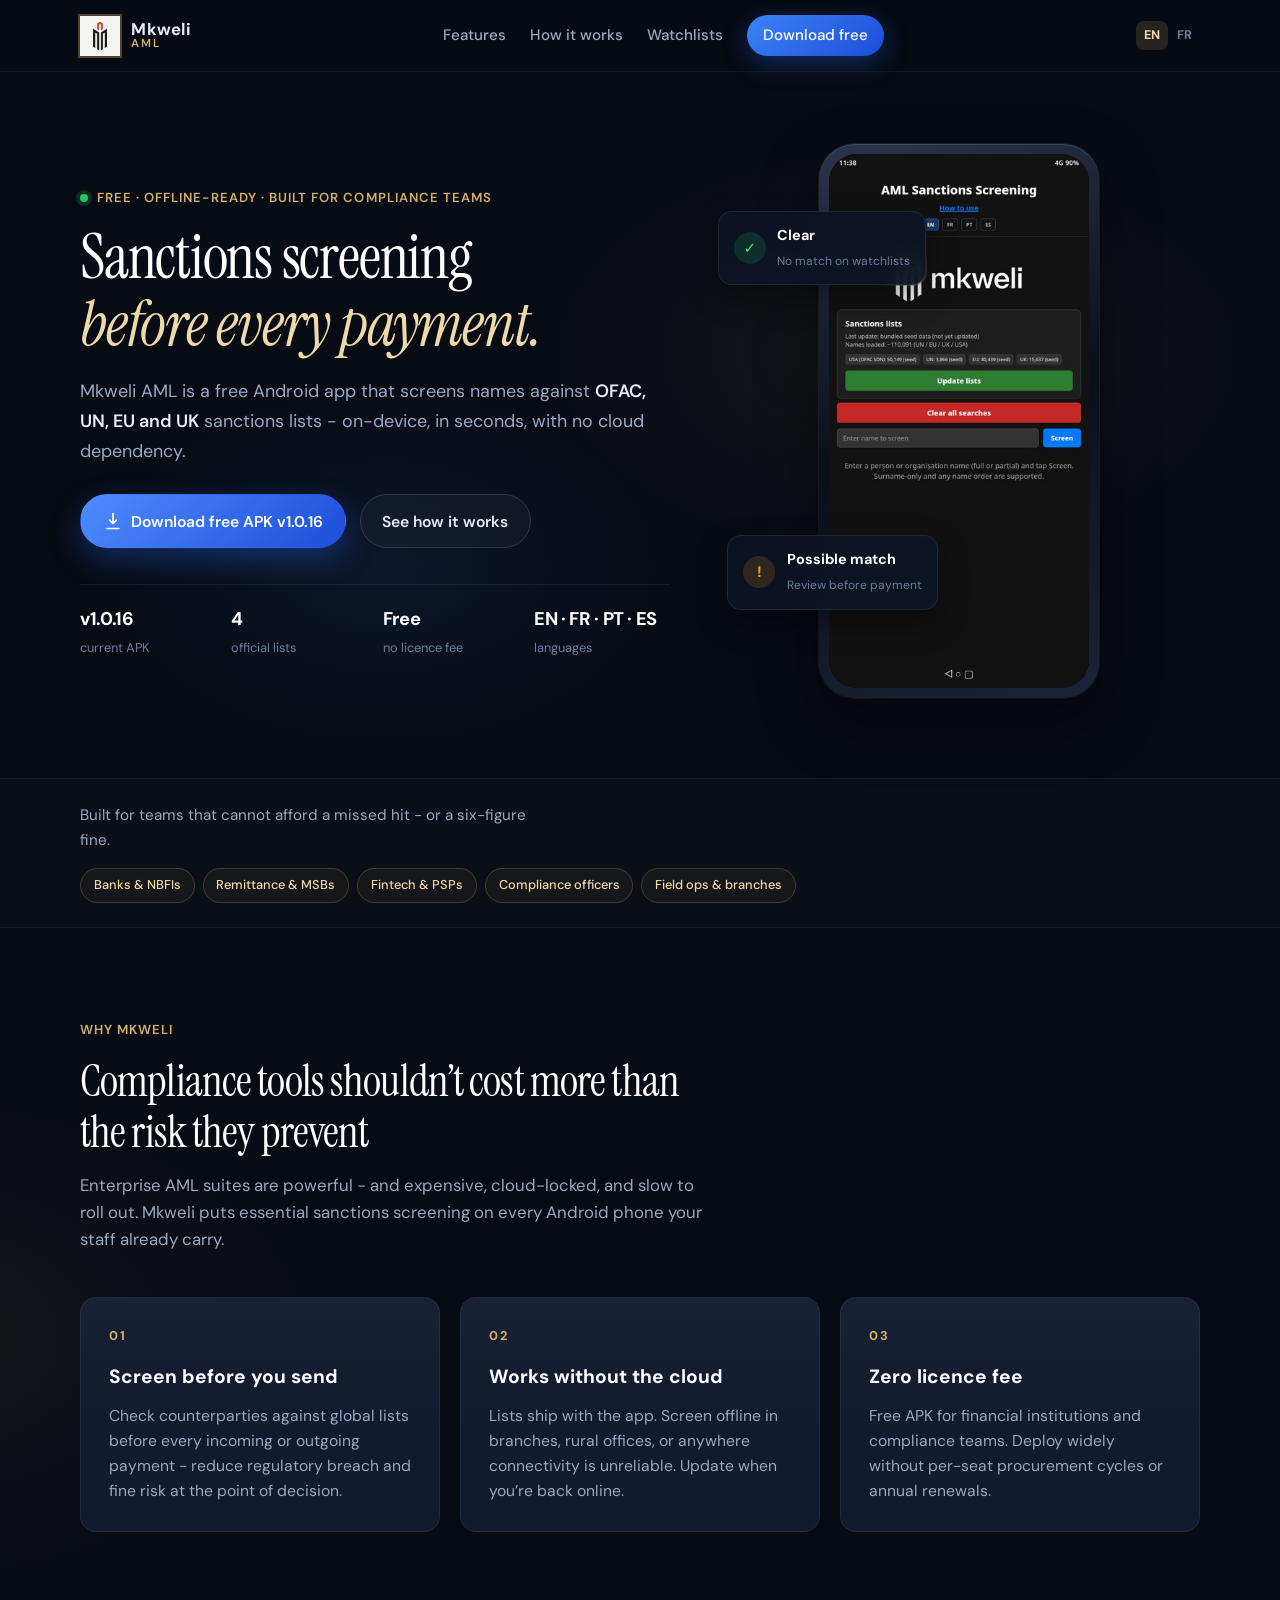
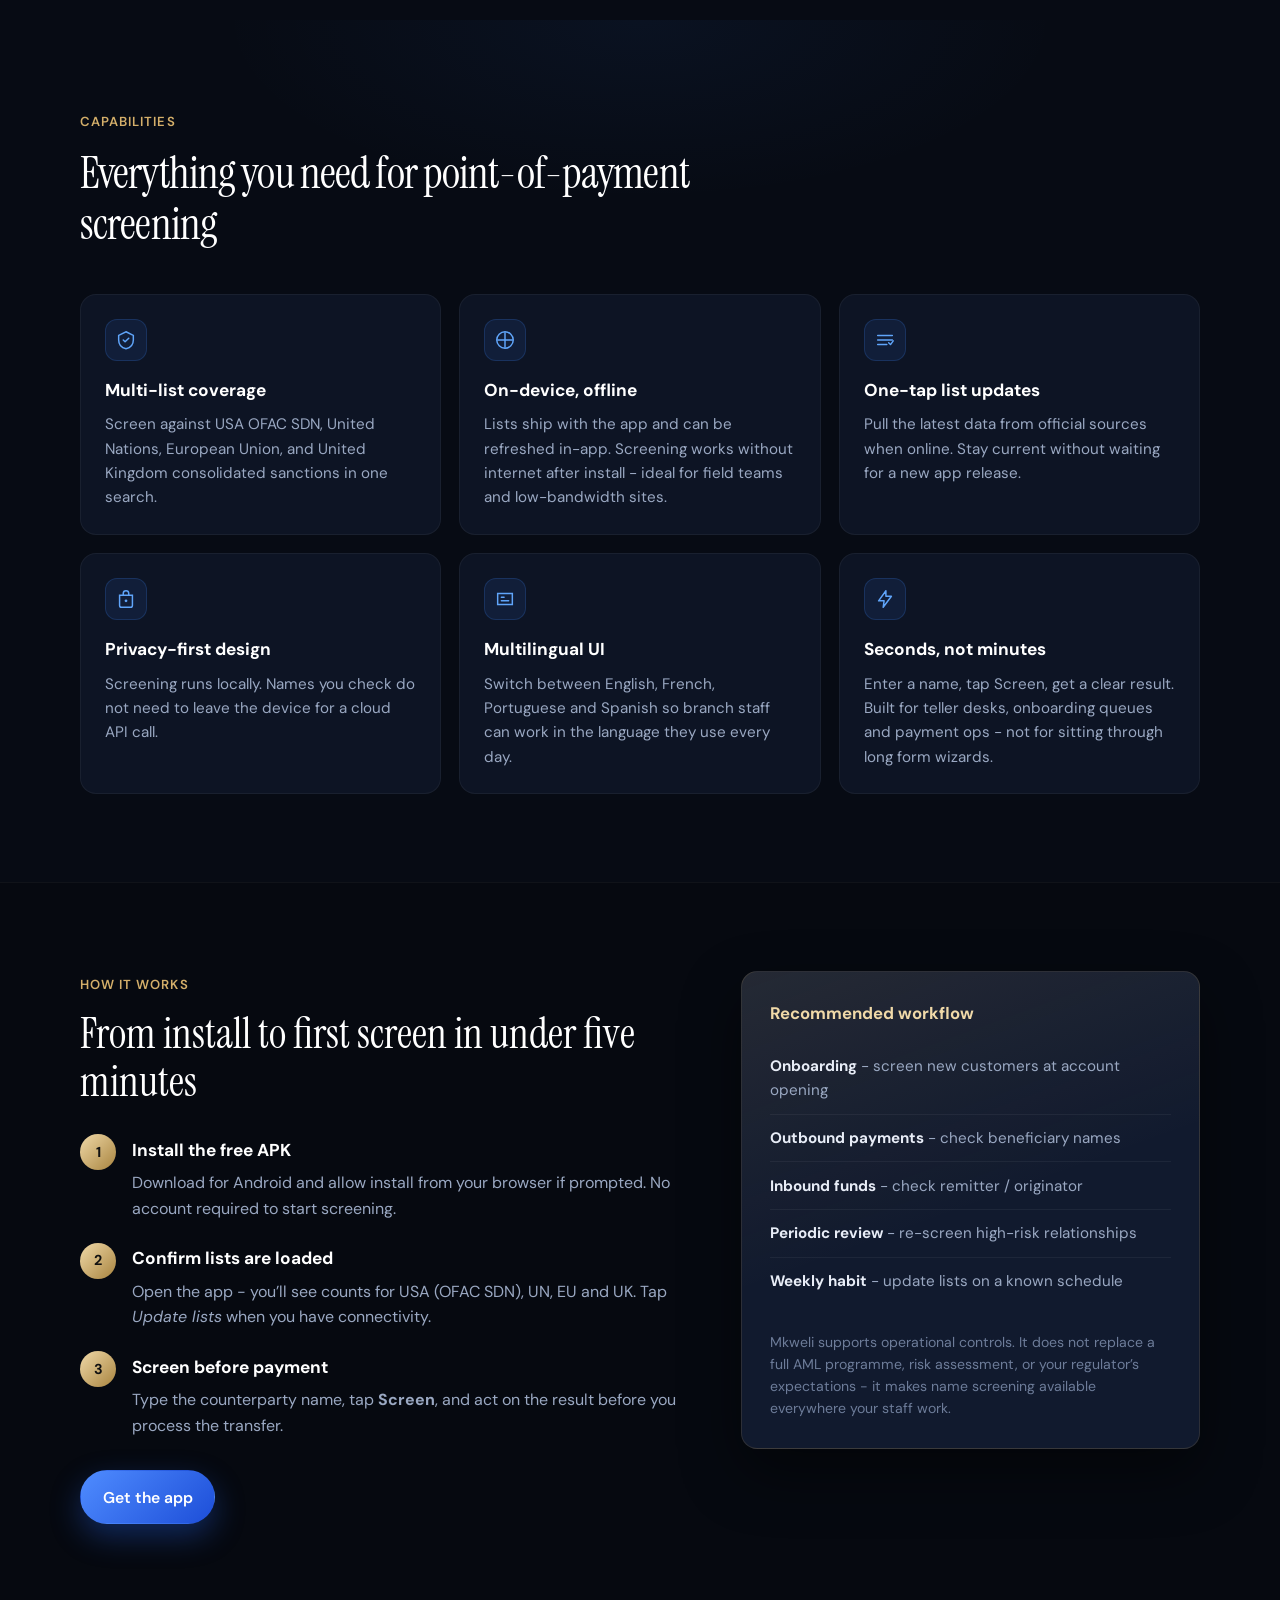
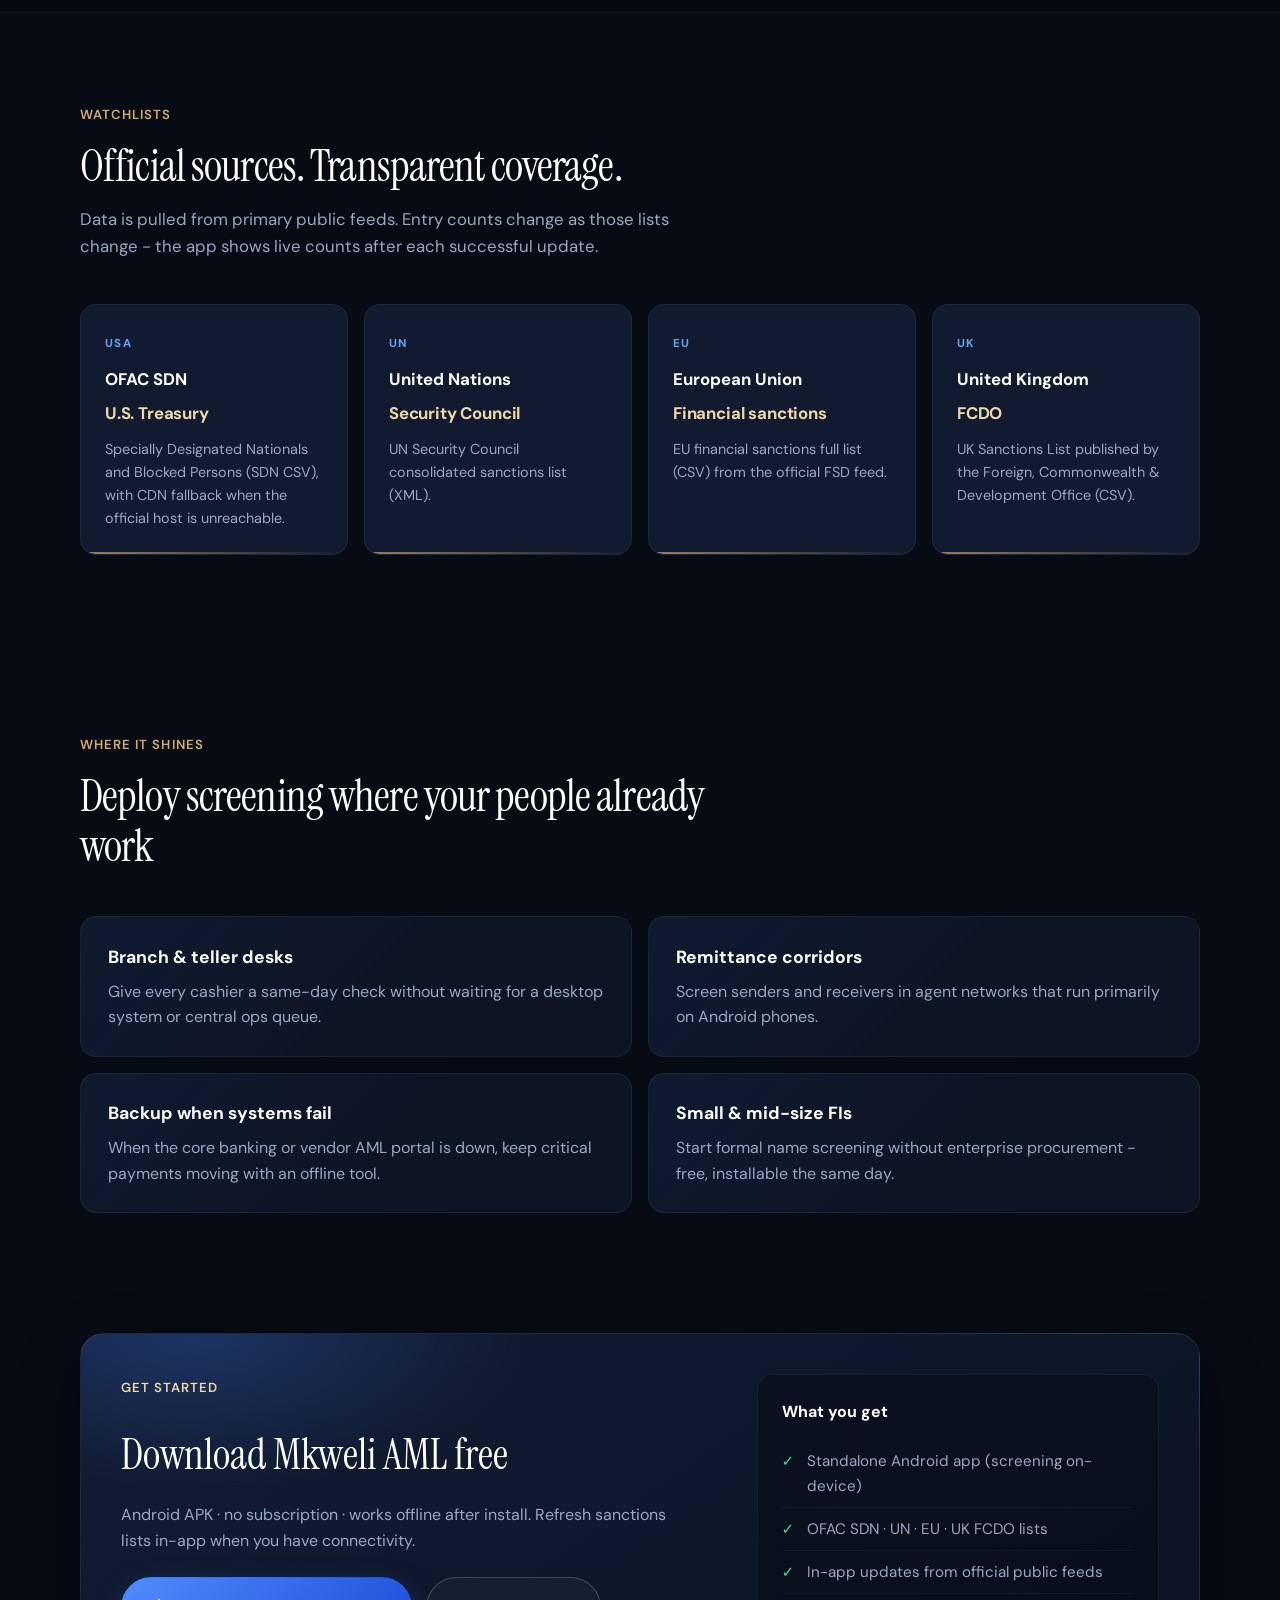
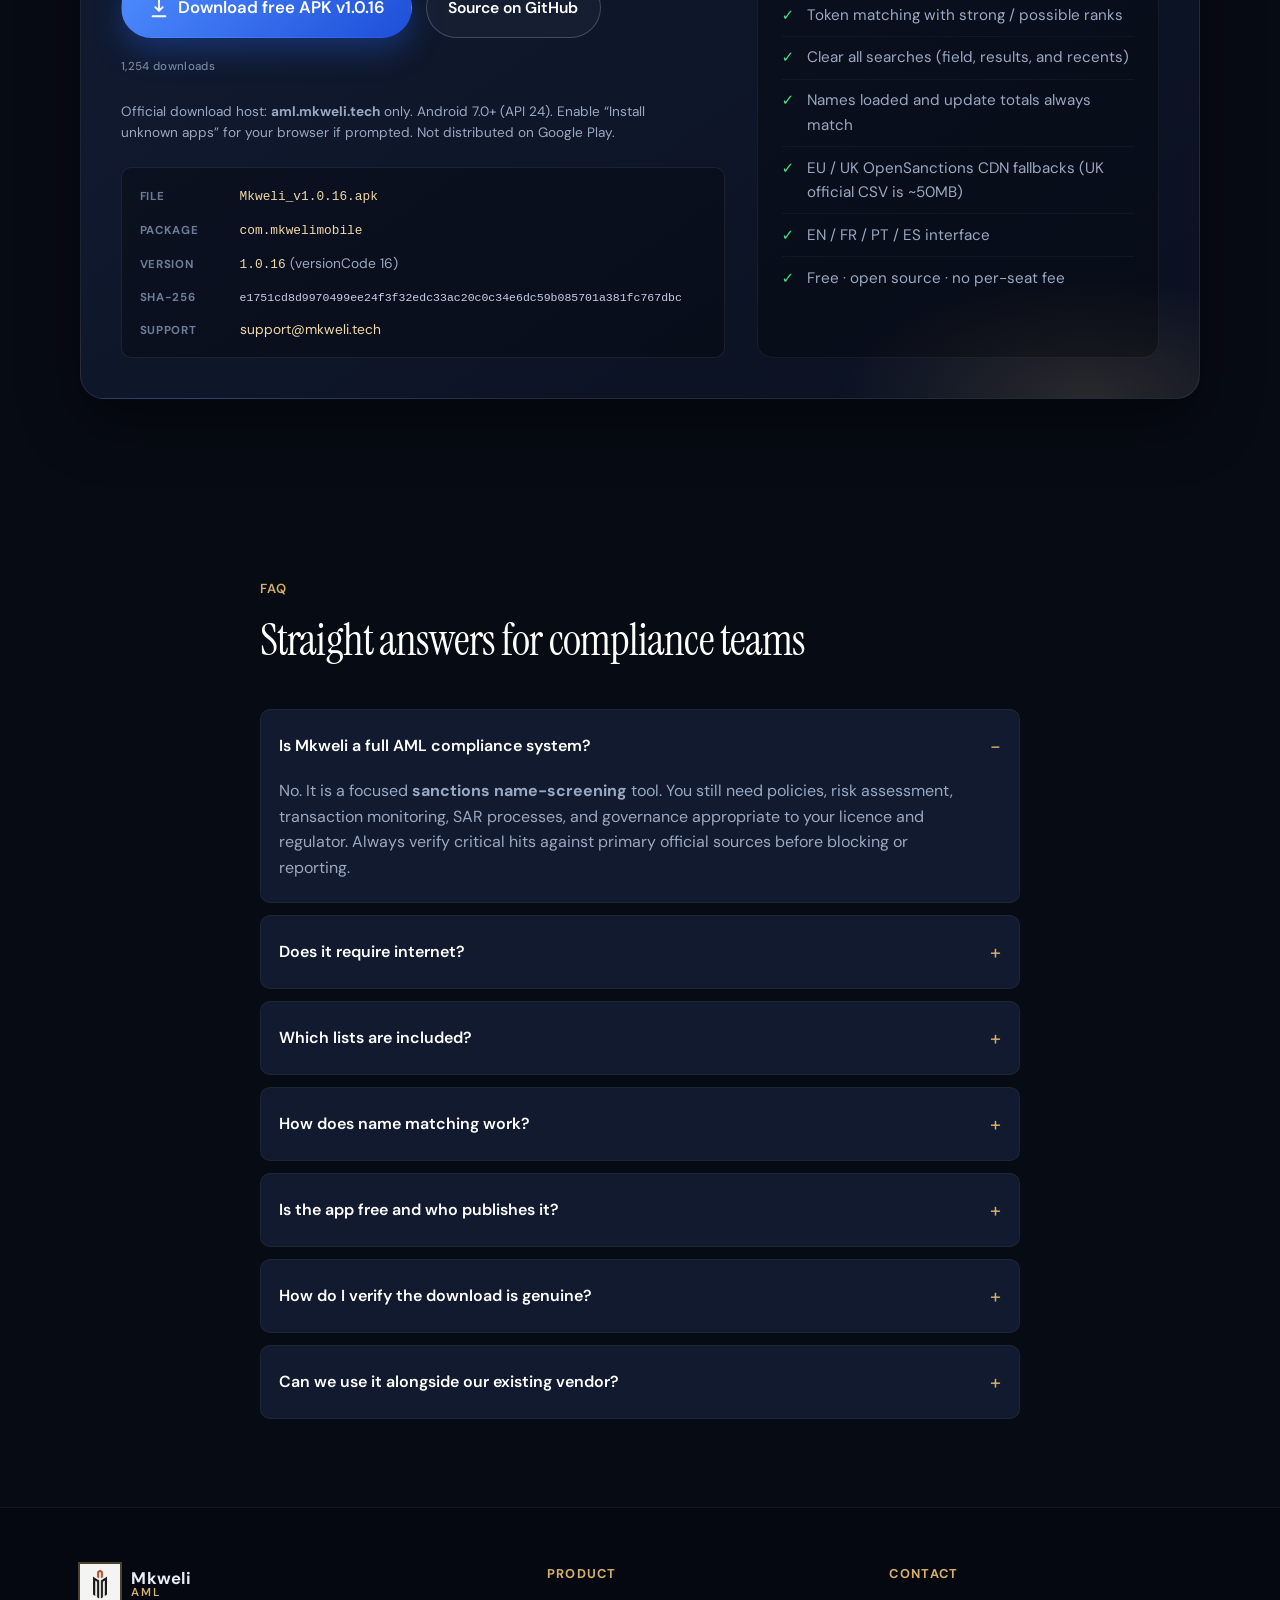
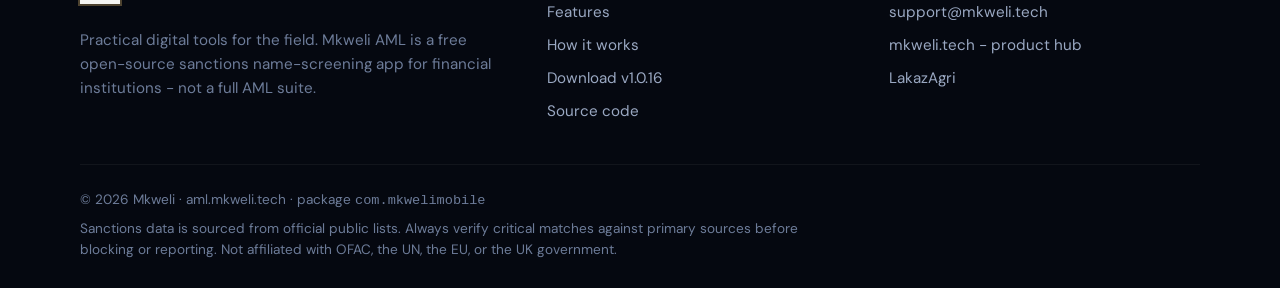
==== commit 32d29a17: "Publish Mkweli AML v1.0.16. Names loaded and the post-update total now share one saved count. Downlo" ====
--- a/index.html
+++ b/index.html
@@ -4,7 +4,7 @@
   <meta charset="UTF-8" />
   <meta name="viewport" content="width=device-width, initial-scale=1.0" />
   <title>Mkweli AML - Free Offline Sanctions Screening App (OFAC, UN, EU, UK)</title>
-  <meta name="description" content="Mkweli AML is a free, open-source Android app for offline sanctions name screening against OFAC SDN, UN, EU and UK (FCDO) lists. On-device, multi-language, no cloud required. Version 1.0.15." />
+  <meta name="description" content="Mkweli AML is a free, open-source Android app for offline sanctions name screening against OFAC SDN, UN, EU and UK (FCDO) lists. On-device, multi-language, no cloud required. Version 1.0.16." />
   <meta name="keywords" content="Mkweli AML, free AML app, sanctions screening, OFAC SDN screening, offline sanctions check, name screening, UN sanctions list app, EU financial sanctions, UK FCDO sanctions, compliance app Mauritius, remittance AML, mobile sanctions screening" />
   <meta name="author" content="Mkweli" />
   <meta name="robots" content="index, follow, max-image-preview:large, max-snippet:-1, max-video-preview:-1" />
@@ -22,7 +22,7 @@
   <meta property="og:site_name" content="Mkweli AML" />
   <meta property="og:locale" content="en_MU" />
   <meta property="og:locale:alternate" content="fr_MU" />
-  <meta property="og:title" content="Mkweli AML - Free Offline Sanctions Screening (v1.0.15)" />
+  <meta property="og:title" content="Mkweli AML - Free Offline Sanctions Screening (v1.0.16)" />
   <meta property="og:description" content="Free open-source Android APK. Screen names on-device against OFAC SDN, UN, EU and UK (FCDO) lists. No cloud required." />
   <meta property="og:type" content="website" />
   <meta property="og:url" content="https://aml.mkweli.tech/" />
@@ -31,14 +31,14 @@
   <meta property="og:image:type" content="image/jpeg" />
   <meta property="og:image:width" content="1200" />
   <meta property="og:image:height" content="630" />
-  <meta property="og:image:alt" content="Mkweli AML v1.0.15 - free offline sanctions screening" />
+  <meta property="og:image:alt" content="Mkweli AML v1.0.16 - free offline sanctions screening" />
 
   <!-- Twitter / X -->
   <meta name="twitter:card" content="summary_large_image" />
-  <meta name="twitter:title" content="Mkweli AML - Free Offline Sanctions Screening (v1.0.15)" />
+  <meta name="twitter:title" content="Mkweli AML - Free Offline Sanctions Screening (v1.0.16)" />
   <meta name="twitter:description" content="OFAC, UN, EU &amp; UK (FCDO) lists on-device. Free open-source Android APK. support@mkweli.tech" />
   <meta name="twitter:image" content="https://aml.mkweli.tech/assets/og-image.jpg?v=20260821b" />
-  <meta name="twitter:image:alt" content="Mkweli AML v1.0.15 sanctions screening" />
+  <meta name="twitter:image:alt" content="Mkweli AML v1.0.16 sanctions screening" />
 
   <link rel="icon" href="assets/favicon.ico" sizes="any" />
   <link rel="icon" type="image/png" sizes="32x32" href="assets/favicon-32.png" />
@@ -98,9 +98,9 @@
         },
         "description": "Free open-source Android app for offline sanctions name screening against OFAC SDN, UN Security Council, EU financial sanctions and UK FCDO lists. Screening runs on-device.",
         "url": "https://aml.mkweli.tech/",
-        "downloadUrl": "https://aml.mkweli.tech/Mkweli_v1.0.15.apk",
-        "softwareVersion": "1.0.15",
-        "installUrl": "https://aml.mkweli.tech/Mkweli_v1.0.15.apk",
+        "downloadUrl": "https://aml.mkweli.tech/Mkweli_v1.0.16.apk",
+        "softwareVersion": "1.0.16",
+        "installUrl": "https://aml.mkweli.tech/Mkweli_v1.0.16.apk",
         "image": "https://aml.mkweli.tech/assets/og-image.jpg?v=20260821b",
         "author": { "@id": "https://mkweli.tech/#organization" },
         "codeRepository": "https://github.com/gilbertbouic/MkweliMobile",
@@ -123,7 +123,7 @@
         "name": "Mkweli AML - Free Offline Sanctions Screening",
         "isPartOf": { "@id": "https://aml.mkweli.tech/#website" },
         "about": { "@id": "https://aml.mkweli.tech/#app" },
-        "description": "Official product page for Mkweli AML v1.0.15 - free offline sanctions name screening.",
+        "description": "Official product page for Mkweli AML v1.0.16 - free offline sanctions name screening.",
         "inLanguage": "en",
         "primaryImageOfPage": {
           "@type": "ImageObject",
@@ -171,7 +171,7 @@
             "name": "How do I verify the APK?",
             "acceptedAnswer": {
               "@type": "Answer",
-              "text": "Download only from aml.mkweli.tech. Current build is Mkweli_v1.0.15.apk, package com.mkwelimobile. Compare the file SHA-256 shown on the download section of this page."
+              "text": "Download only from aml.mkweli.tech. Current build is Mkweli_v1.0.16.apk, package com.mkwelimobile. Compare the file SHA-256 shown on the download section of this page."
             }
           },
           {
@@ -252,15 +252,15 @@
             in seconds, with no cloud dependency.
           </p>
           <div class="hero-actions">
-            <a class="btn btn-primary" href="https://aml.mkweli.tech/Mkweli_v1.0.15.apk" download="Mkweli_v1.0.15.apk" data-dl-link>
+            <a class="btn btn-primary" href="https://aml.mkweli.tech/Mkweli_v1.0.16.apk" download="Mkweli_v1.0.16.apk" data-dl-link>
               <svg width="20" height="20" viewBox="0 0 24 24" fill="none" aria-hidden="true"><path d="M12 3v12m0 0l4-4m-4 4l-4-4M5 21h14" stroke="currentColor" stroke-width="2" stroke-linecap="round" stroke-linejoin="round"/></svg>
-              Download free APK v1.0.15
+              Download free APK v1.0.16
             </a>
             <a class="btn btn-ghost" href="#how">See how it works</a>
           </div>
           <ul class="trust-row" aria-label="Key facts">
             <li>
-              <strong>v1.0.15</strong>
+              <strong>v1.0.16</strong>
               <span>current APK</span>
             </li>
             <li>
@@ -539,14 +539,14 @@
           <div class="download-actions">
             <a
               class="btn btn-primary btn-lg"
-              href="https://aml.mkweli.tech/Mkweli_v1.0.15.apk"
+              href="https://aml.mkweli.tech/Mkweli_v1.0.16.apk"
               id="apk-download"
-              download="Mkweli_v1.0.15.apk"
+              download="Mkweli_v1.0.16.apk"
               rel="noopener noreferrer"
               data-dl-link
             >
               <svg width="22" height="22" viewBox="0 0 24 24" fill="none" aria-hidden="true"><path d="M12 3v12m0 0l4-4m-4 4l-4-4M5 21h14" stroke="currentColor" stroke-width="2" stroke-linecap="round" stroke-linejoin="round"/></svg>
-              Download free APK v1.0.15
+              Download free APK v1.0.16
             </a>
             <a class="btn btn-ghost light" href="https://github.com/gilbertbouic/MkweliMobile" rel="noopener noreferrer">Source on GitHub</a>
           </div>
@@ -565,7 +565,7 @@
           <dl class="verify-block">
             <div>
               <dt>File</dt>
-              <dd><code>Mkweli_v1.0.15.apk</code></dd>
+              <dd><code>Mkweli_v1.0.16.apk</code></dd>
             </div>
             <div>
               <dt>Package</dt>
@@ -573,11 +573,11 @@
             </div>
             <div>
               <dt>Version</dt>
-              <dd><code>1.0.15</code> (versionCode 15)</dd>
+              <dd><code>1.0.16</code> (versionCode 16)</dd>
             </div>
             <div>
               <dt>SHA-256</dt>
-              <dd><code class="sha">6801a6ef29cfbffb4e4765ded91893cf49daeff0df238b2136d580a53ce8bf98</code></dd>
+              <dd><code class="sha">e1751cd8d9970499ee24f3f32edc33ac20c0c34e6dc59b085701a381fc767dbc</code></dd>
             </div>
             <div>
               <dt>Support</dt>
@@ -626,7 +626,7 @@
           </details>
           <details>
             <summary>How does name matching work?</summary>
-            <p>v1.0.15 uses <strong>token matching</strong> (name parts, any order) with ranked <em>strong</em> and <em>possible</em> scores. It is not phonetic fuzzy matching and not a full KYC platform.</p>
+            <p>v1.0.16 uses <strong>token matching</strong> (name parts, any order) with ranked <em>strong</em> and <em>possible</em> scores. It is not phonetic fuzzy matching and not a full KYC platform.</p>
           </details>
           <details>
             <summary>Is the app free and who publishes it?</summary>
@@ -634,7 +634,7 @@
           </details>
           <details>
             <summary>How do I verify the download is genuine?</summary>
-            <p>Download only from <strong>https://aml.mkweli.tech/</strong>. Current file: <code>Mkweli_v1.0.15.apk</code>, package <code>com.mkwelimobile</code>. Compare the SHA-256 in the download section of this page with the file you received.</p>
+            <p>Download only from <strong>https://aml.mkweli.tech/</strong>. Current file: <code>Mkweli_v1.0.16.apk</code>, package <code>com.mkwelimobile</code>. Compare the SHA-256 in the download section of this page with the file you received.</p>
           </details>
           <details>
             <summary>Can we use it alongside our existing vendor?</summary>
@@ -664,7 +664,7 @@
         <h4>Product</h4>
         <a href="#features">Features</a>
         <a href="#how">How it works</a>
-        <a href="#download">Download v1.0.15</a>
+        <a href="#download">Download v1.0.16</a>
         <a href="https://github.com/gilbertbouic/MkweliMobile" rel="noopener noreferrer">Source code</a>
       </div>
       <div class="footer-col">
--- a/styles.css
+++ b/styles.css
@@ -73,6 +73,7 @@
 
 html {
   scroll-behavior: smooth;
+  overflow-x: clip;
 }
 
 body {
@@ -87,6 +88,7 @@
     var(--bg);
   -webkit-font-smoothing: antialiased;
   text-rendering: optimizeLegibility;
+  overflow-wrap: break-word;
 }
 
 img {
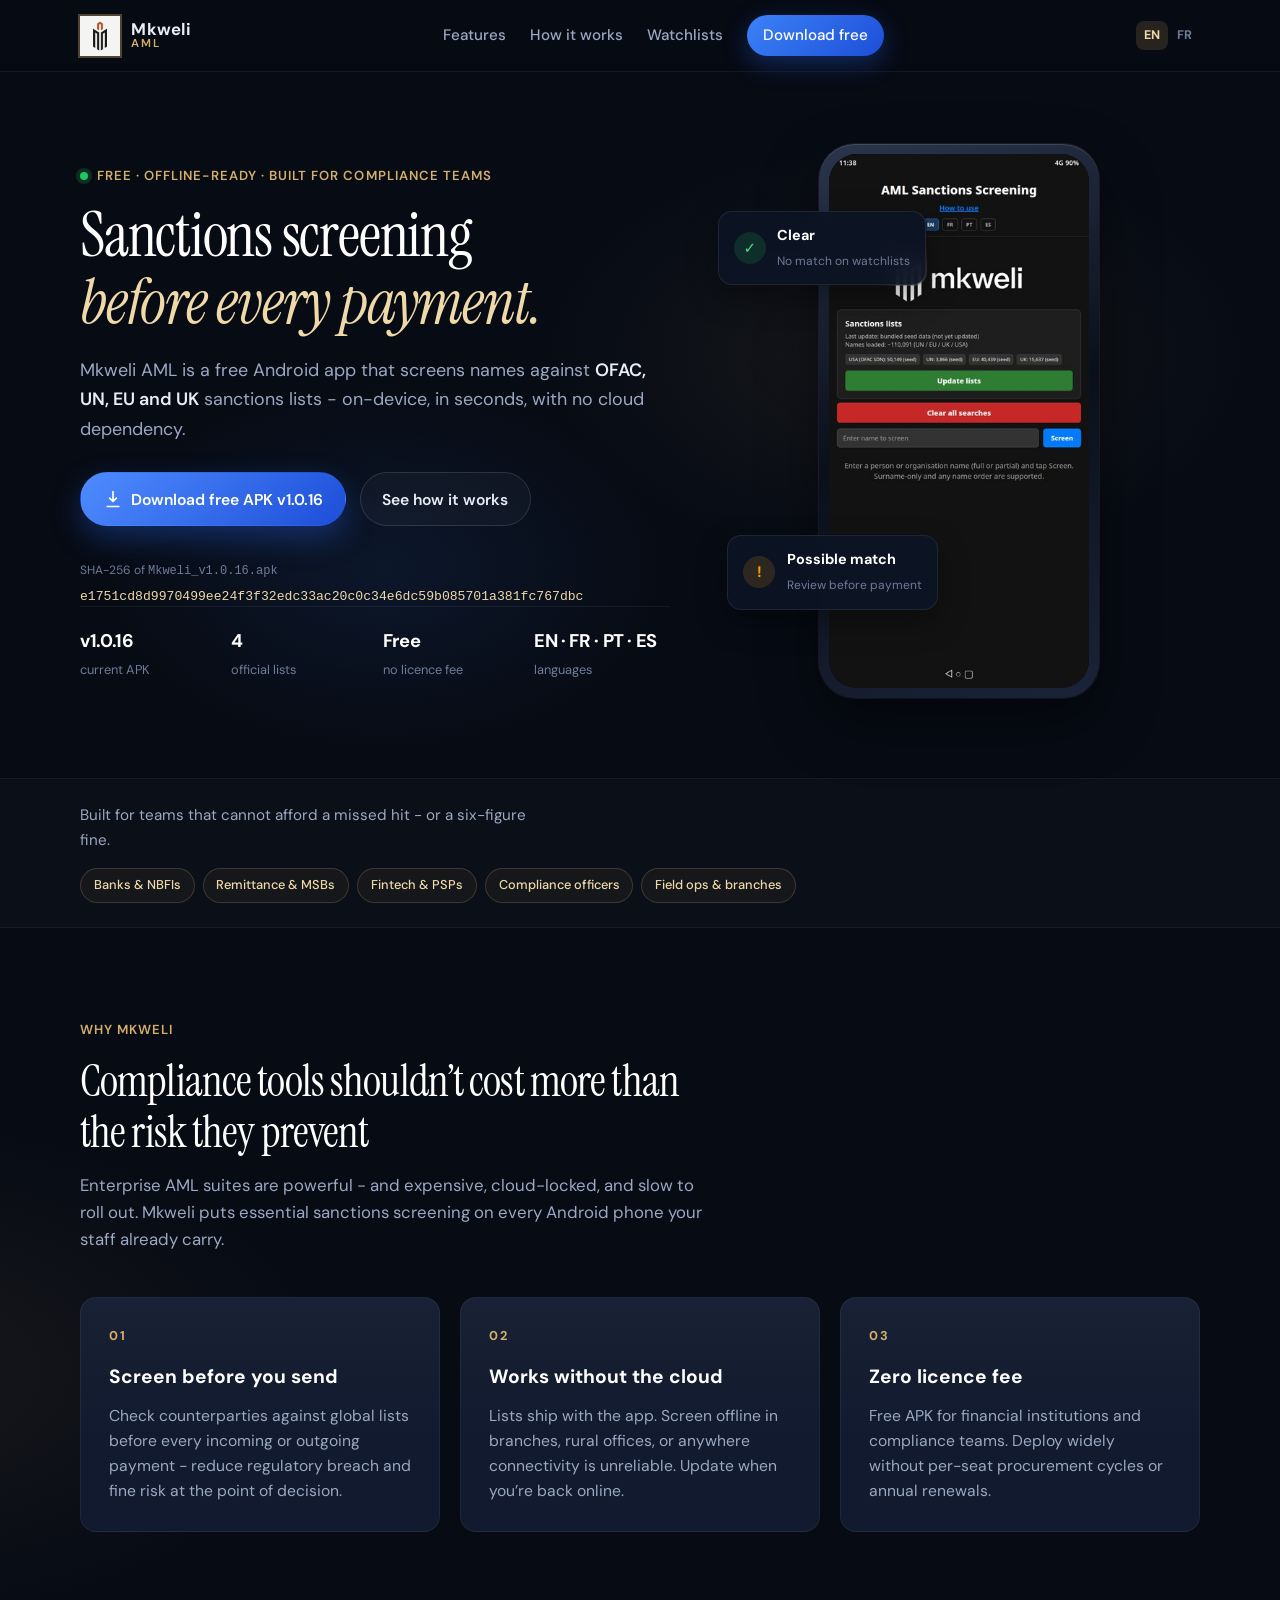
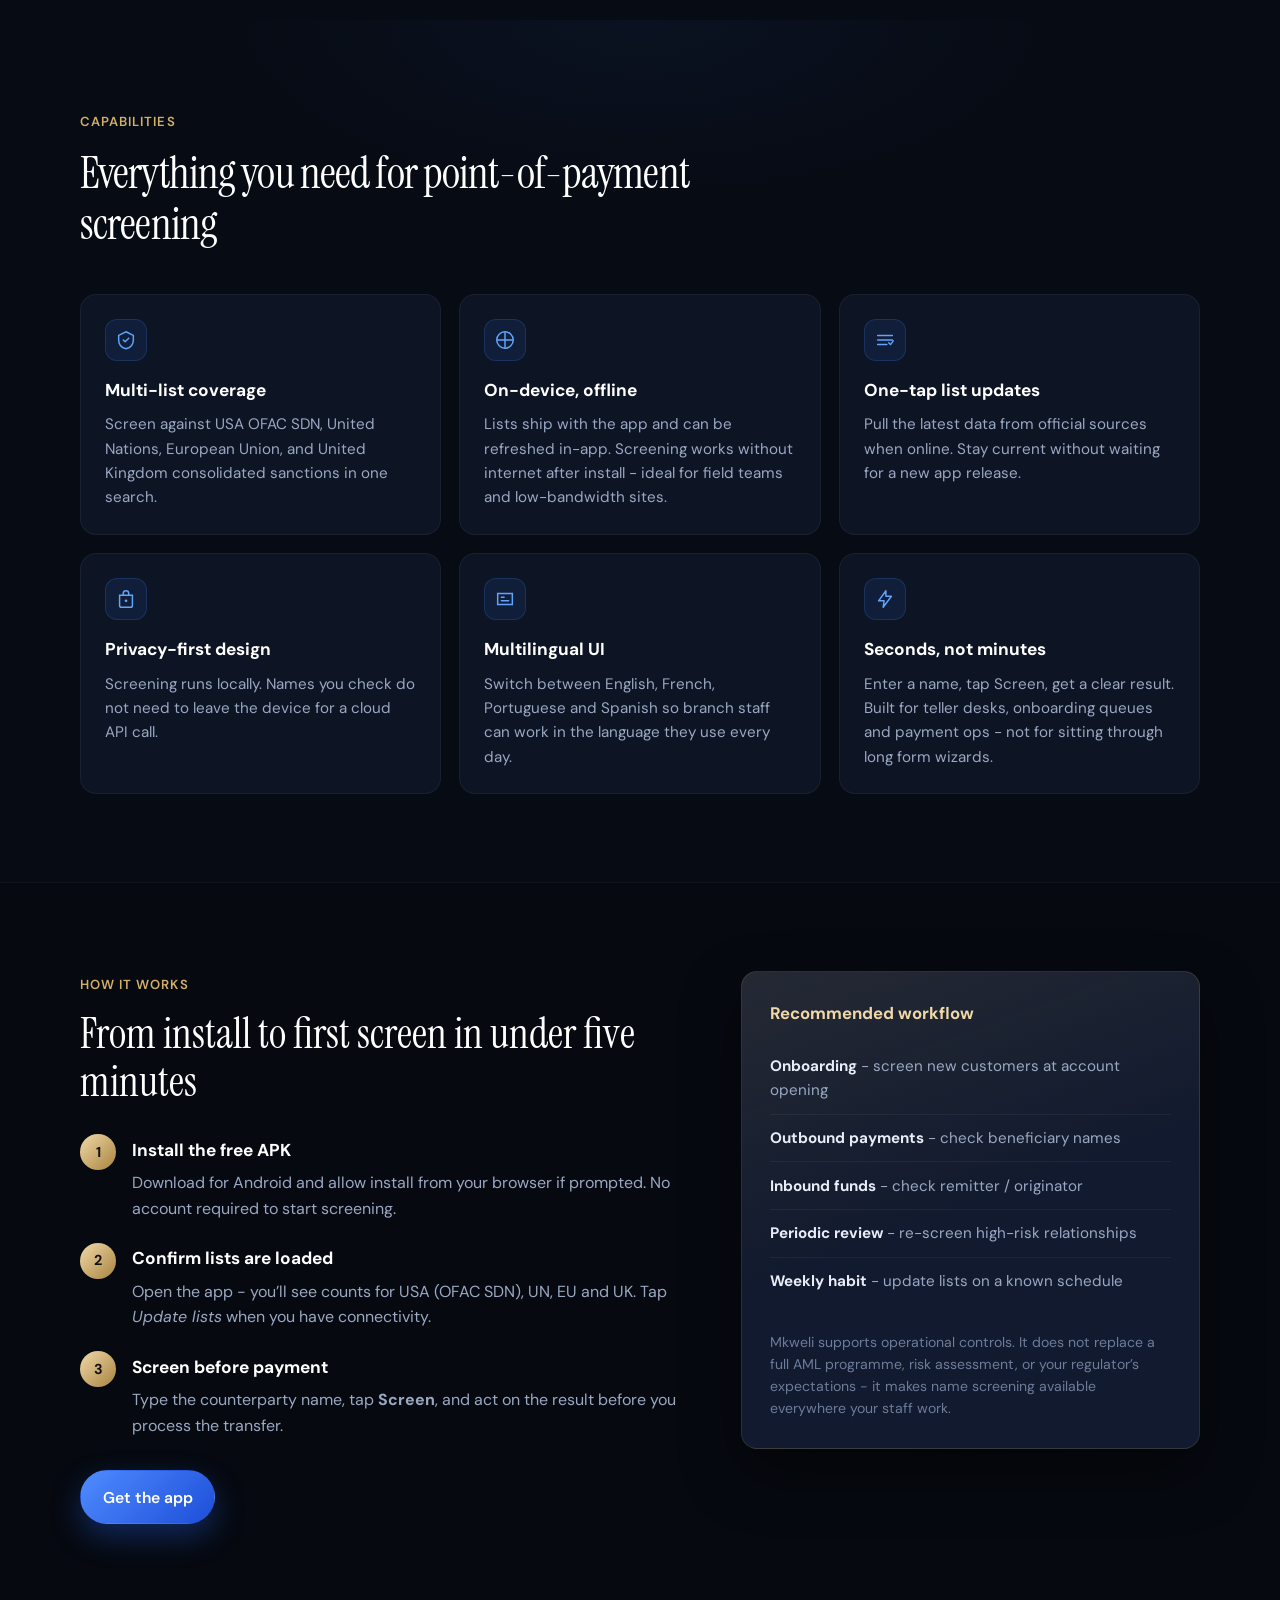
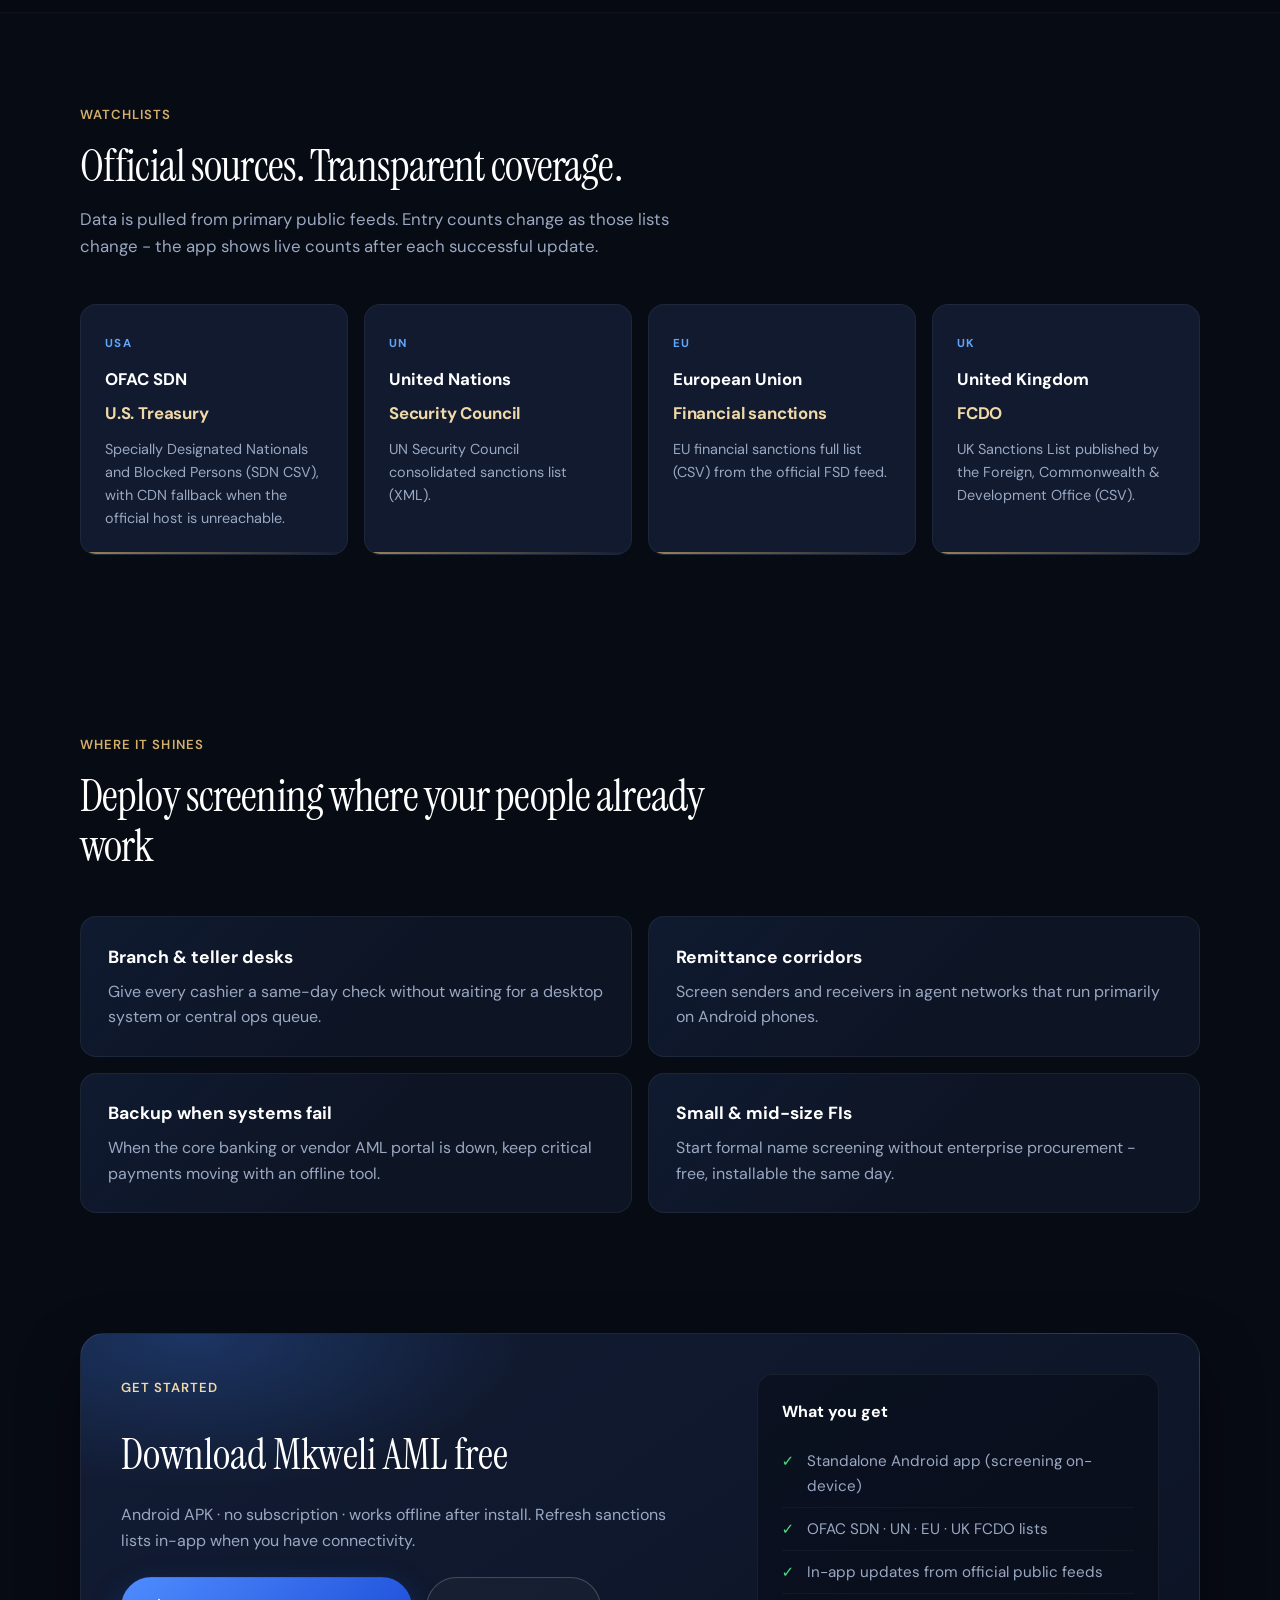
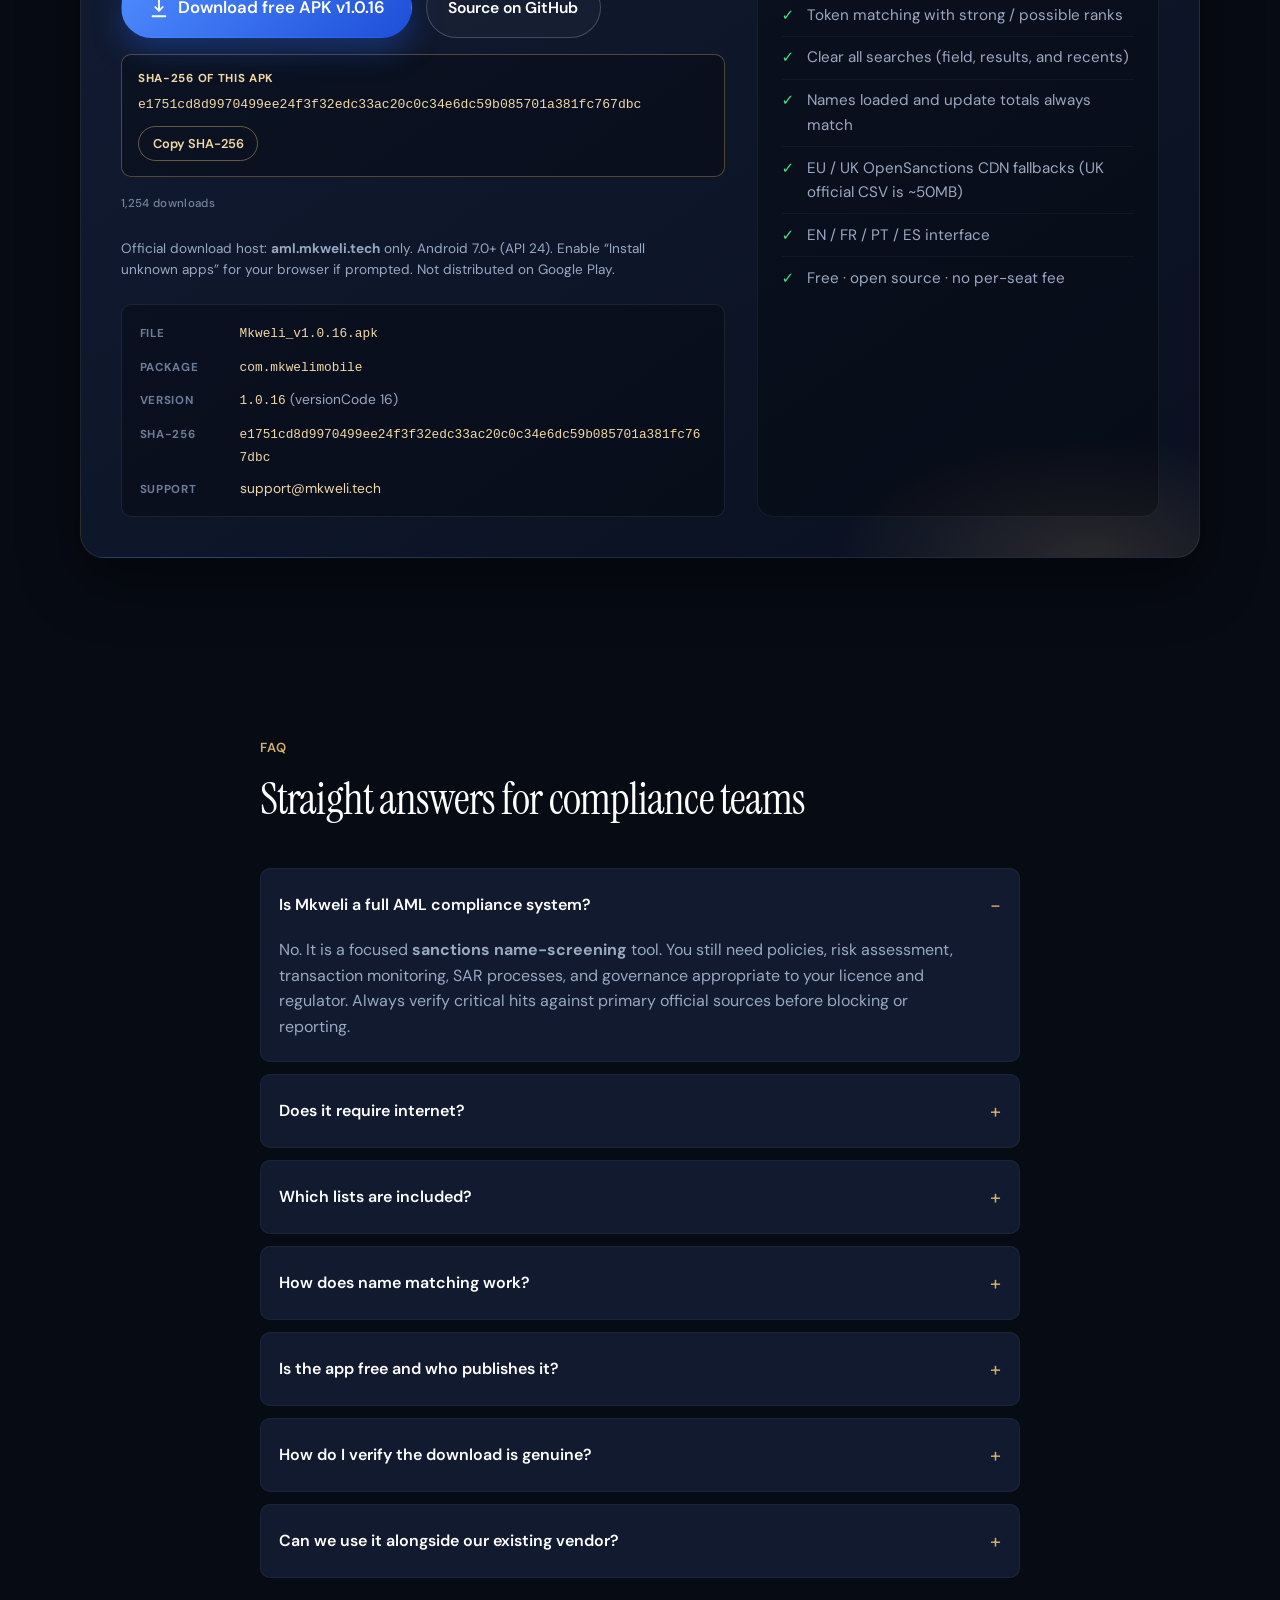
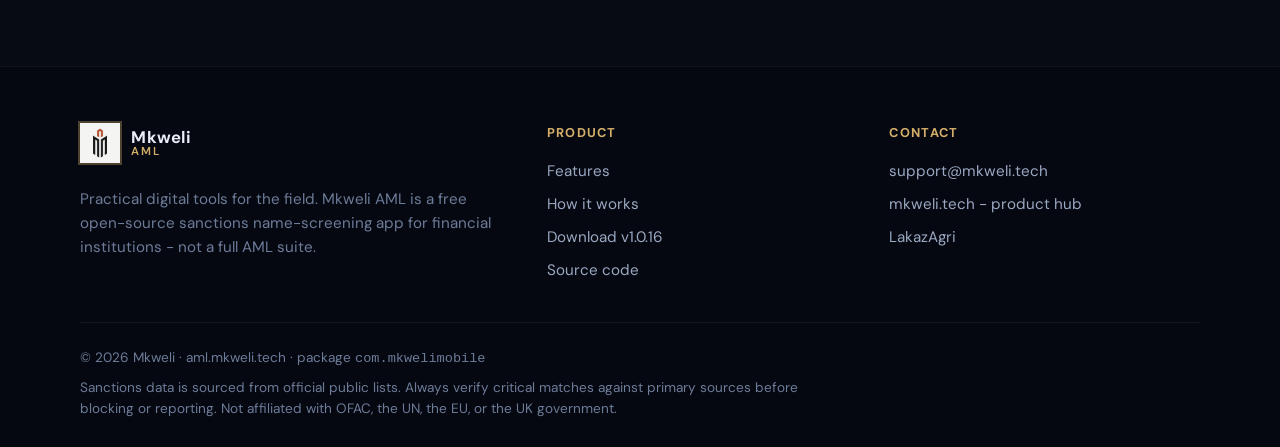
==== commit b0ba5df4: "Show the v1.0.16 APK SHA-256 next to every download. Put the full hash under the hero and download b" ====
--- a/index.html
+++ b/index.html
@@ -47,7 +47,7 @@
   <link rel="preconnect" href="https://fonts.googleapis.com" />
   <link rel="preconnect" href="https://fonts.gstatic.com" crossorigin />
   <link href="https://fonts.googleapis.com/css2?family=DM+Sans:ital,opsz,wght@0,9..40,400;0,9..40,500;0,9..40,600;0,9..40,700;1,9..40,400&family=Instrument+Serif:ital@0;1&display=swap" rel="stylesheet" />
-  <link rel="stylesheet" href="styles.css" />
+  <link rel="stylesheet" href="styles.css?v=20261003b" />
 
   <script type="application/ld+json">
   {
@@ -171,7 +171,7 @@
             "name": "How do I verify the APK?",
             "acceptedAnswer": {
               "@type": "Answer",
-              "text": "Download only from aml.mkweli.tech. Current build is Mkweli_v1.0.16.apk, package com.mkwelimobile. Compare the file SHA-256 shown on the download section of this page."
+              "text": "Download only from aml.mkweli.tech. Current build is Mkweli_v1.0.16.apk, package com.mkwelimobile. SHA-256: e1751cd8d9970499ee24f3f32edc33ac20c0c34e6dc59b085701a381fc767dbc."
             }
           },
           {
@@ -258,6 +258,10 @@
             </a>
             <a class="btn btn-ghost" href="#how">See how it works</a>
           </div>
+          <p class="hero-sha">
+            SHA-256 of <code>Mkweli_v1.0.16.apk</code>
+            <code class="apk-checksum-value">e1751cd8d9970499ee24f3f32edc33ac20c0c34e6dc59b085701a381fc767dbc</code>
+          </p>
           <ul class="trust-row" aria-label="Key facts">
             <li>
               <strong>v1.0.16</strong>
@@ -550,6 +554,11 @@
             </a>
             <a class="btn btn-ghost light" href="https://github.com/gilbertbouic/MkweliMobile" rel="noopener noreferrer">Source on GitHub</a>
           </div>
+          <div class="apk-checksum">
+            <p class="apk-checksum-label">SHA-256 of this APK</p>
+            <code class="apk-checksum-value" id="apk-sha">e1751cd8d9970499ee24f3f32edc33ac20c0c34e6dc59b085701a381fc767dbc</code>
+            <button type="button" class="sha-copy" data-copy-target="apk-sha" data-copied-label="Copied">Copy SHA-256</button>
+          </div>
           <p
             class="dl-counter"
             data-dl-counter
@@ -634,7 +643,7 @@
           </details>
           <details>
             <summary>How do I verify the download is genuine?</summary>
-            <p>Download only from <strong>https://aml.mkweli.tech/</strong>. Current file: <code>Mkweli_v1.0.16.apk</code>, package <code>com.mkwelimobile</code>. Compare the SHA-256 in the download section of this page with the file you received.</p>
+            <p>Download only from <strong>https://aml.mkweli.tech/</strong>. Current file: <code>Mkweli_v1.0.16.apk</code>, package <code>com.mkwelimobile</code>. SHA-256: <code class="sha">e1751cd8d9970499ee24f3f32edc33ac20c0c34e6dc59b085701a381fc767dbc</code>.</p>
           </details>
           <details>
             <summary>Can we use it alongside our existing vendor?</summary>
@@ -680,6 +689,6 @@
     </div>
   </footer>
 
-  <script src="script.js"></script>
+  <script src="script.js?v=20261003b"></script>
 </body>
 </html>
--- a/styles.css
+++ b/styles.css
@@ -971,7 +971,62 @@
   display: flex;
   flex-wrap: wrap;
   gap: 0.85rem;
-  margin-bottom: 1.25rem;
+  margin-bottom: 1rem;
+}
+
+.hero-sha {
+  margin: 0.9rem 0 0;
+  max-width: 36rem;
+  font-size: 0.75rem;
+  line-height: 1.4;
+  color: var(--text-dim);
+}
+
+.apk-checksum {
+  margin: 0 0 1.15rem;
+  padding: 0.9rem 1rem;
+  max-width: 40rem;
+  border-radius: var(--radius-sm);
+  background: rgba(0, 0, 0, 0.28);
+  border: 1px solid rgba(212, 175, 106, 0.35);
+}
+
+.apk-checksum-label {
+  margin: 0;
+  font-size: 0.72rem;
+  font-weight: 700;
+  letter-spacing: 0.06em;
+  text-transform: uppercase;
+  color: var(--gold-soft);
+}
+
+.apk-checksum-value,
+.hero-sha .apk-checksum-value {
+  display: block;
+  margin-top: 0.4rem;
+  font-family: ui-monospace, SFMono-Regular, Menlo, Consolas, monospace;
+  font-size: 0.82rem;
+  line-height: 1.5;
+  color: var(--gold-soft);
+  word-break: break-all;
+  user-select: all;
+}
+
+.sha-copy {
+  margin-top: 0.75rem;
+  padding: 0.4rem 0.85rem;
+  border-radius: var(--radius-pill);
+  border: 1px solid rgba(212, 175, 106, 0.45);
+  background: transparent;
+  color: var(--gold-soft);
+  font: inherit;
+  font-size: 0.8rem;
+  font-weight: 600;
+  cursor: pointer;
+}
+
+.sha-copy:hover {
+  background: rgba(212, 175, 106, 0.12);
 }
 
 .download-meta {
@@ -1037,13 +1092,22 @@
 }
 
 .verify-block code.sha {
-  font-size: 0.72rem;
-  line-height: 1.45;
-  color: #c5d0e6;
+  font-size: 0.8rem;
+  line-height: 1.5;
+  color: var(--gold-soft);
+  word-break: break-all;
+  user-select: all;
 }
 
 .verify-block a {
   color: var(--gold-soft);
+}
+
+code.sha {
+  font-family: ui-monospace, SFMono-Regular, Menlo, Consolas, monospace;
+  font-size: 0.82rem;
+  word-break: break-all;
+  user-select: all;
 }
 
 .checklist {
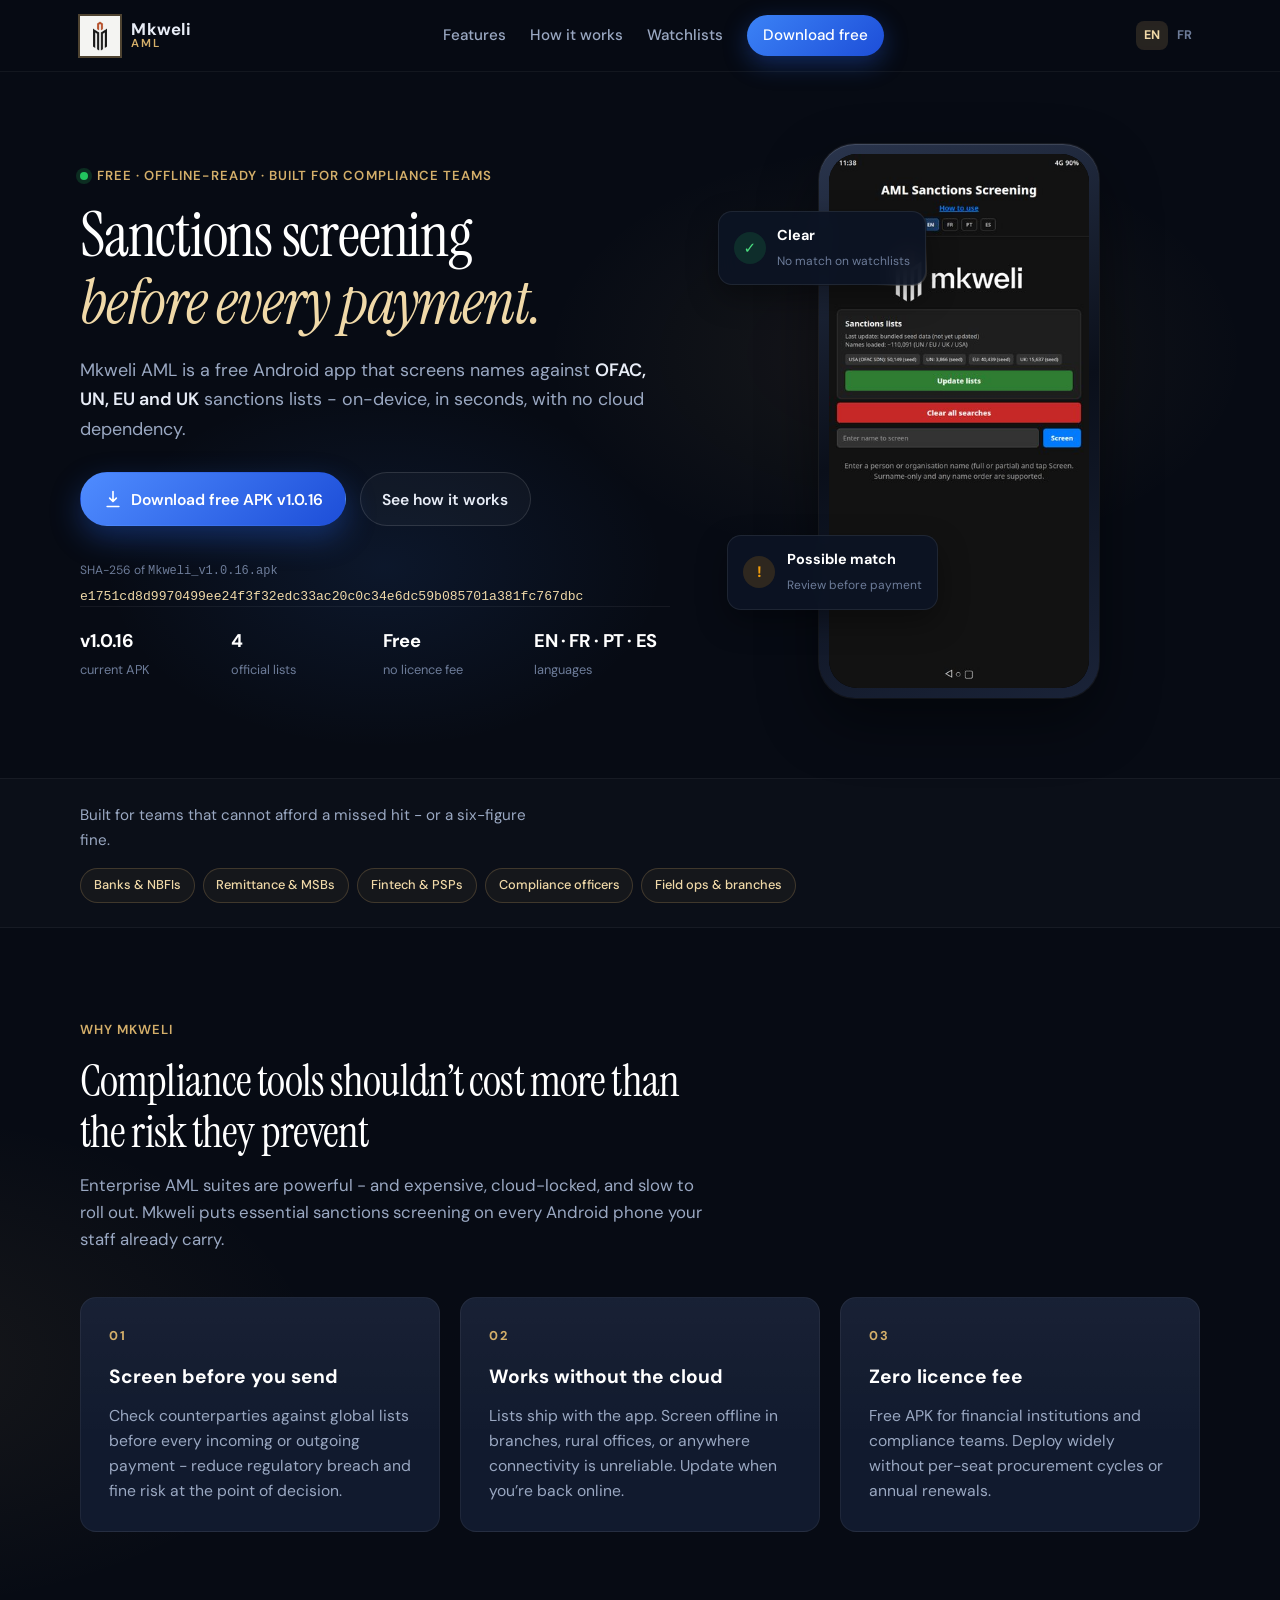
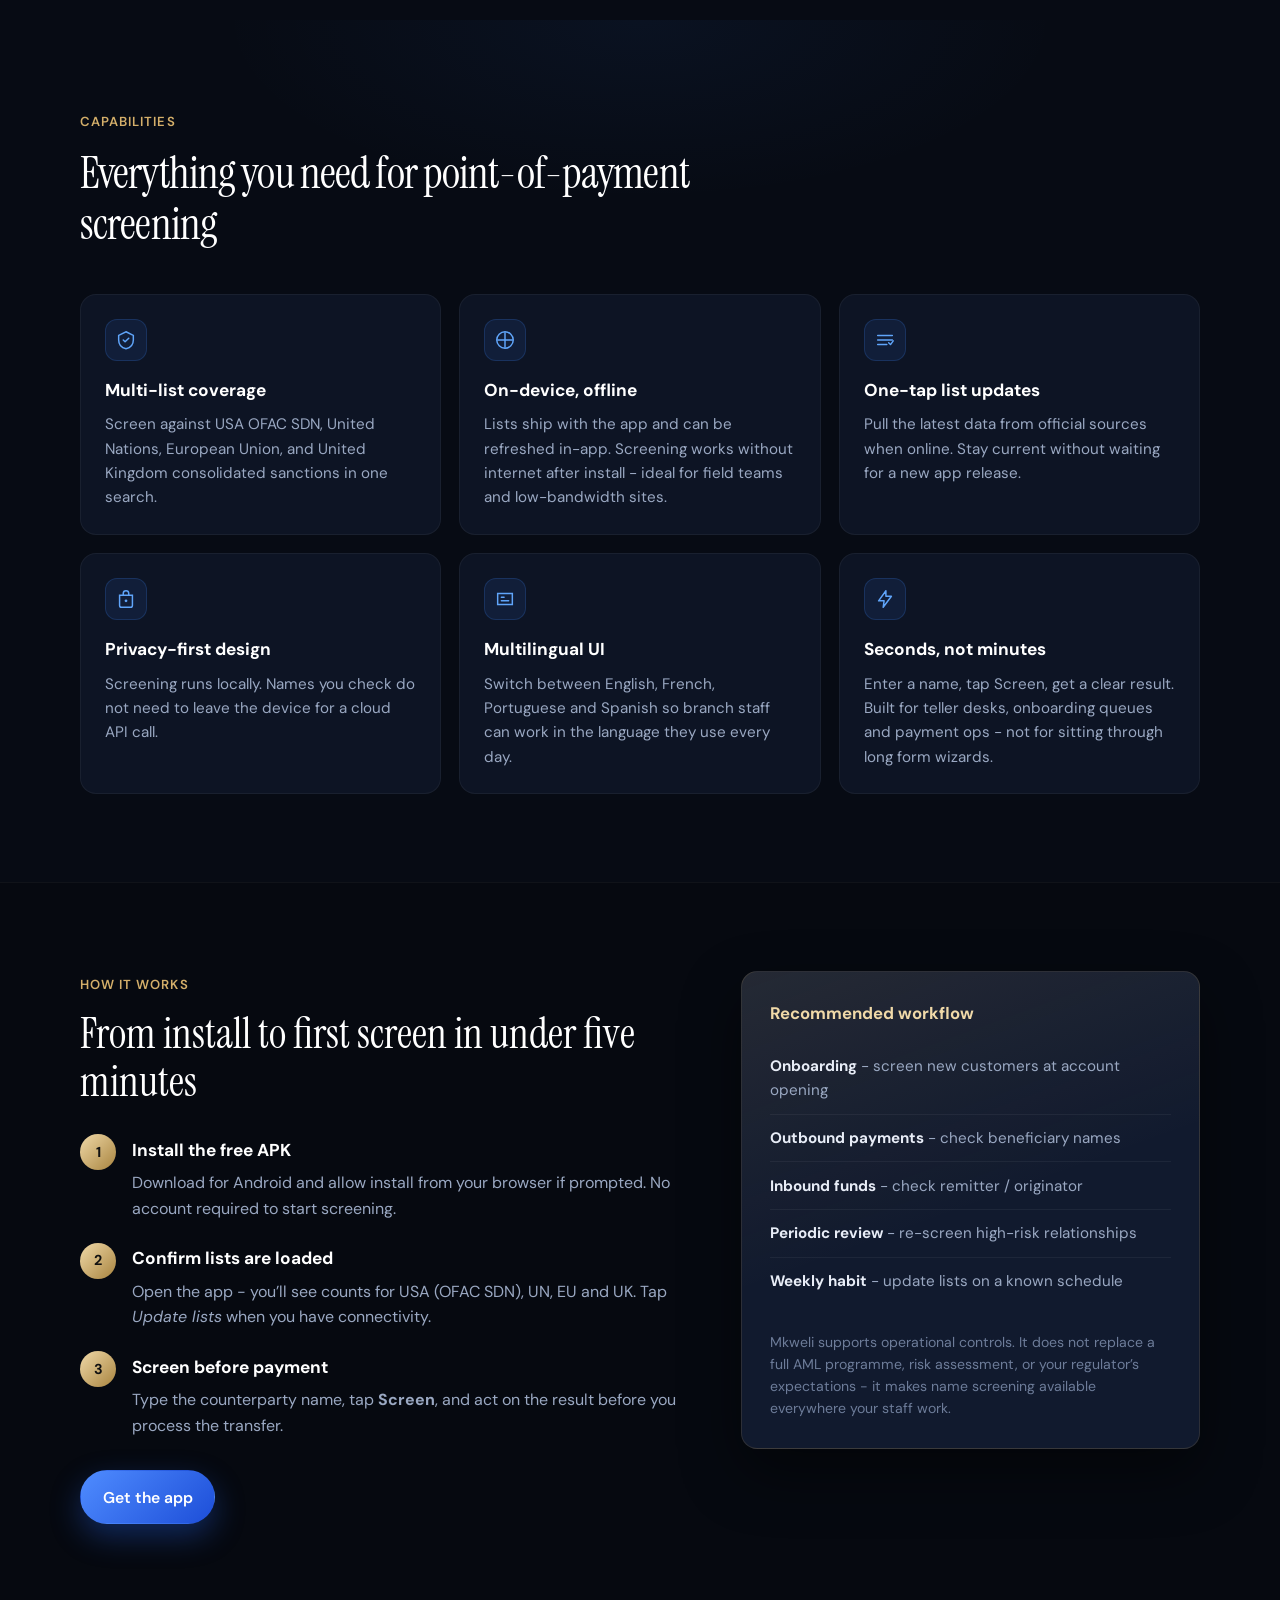
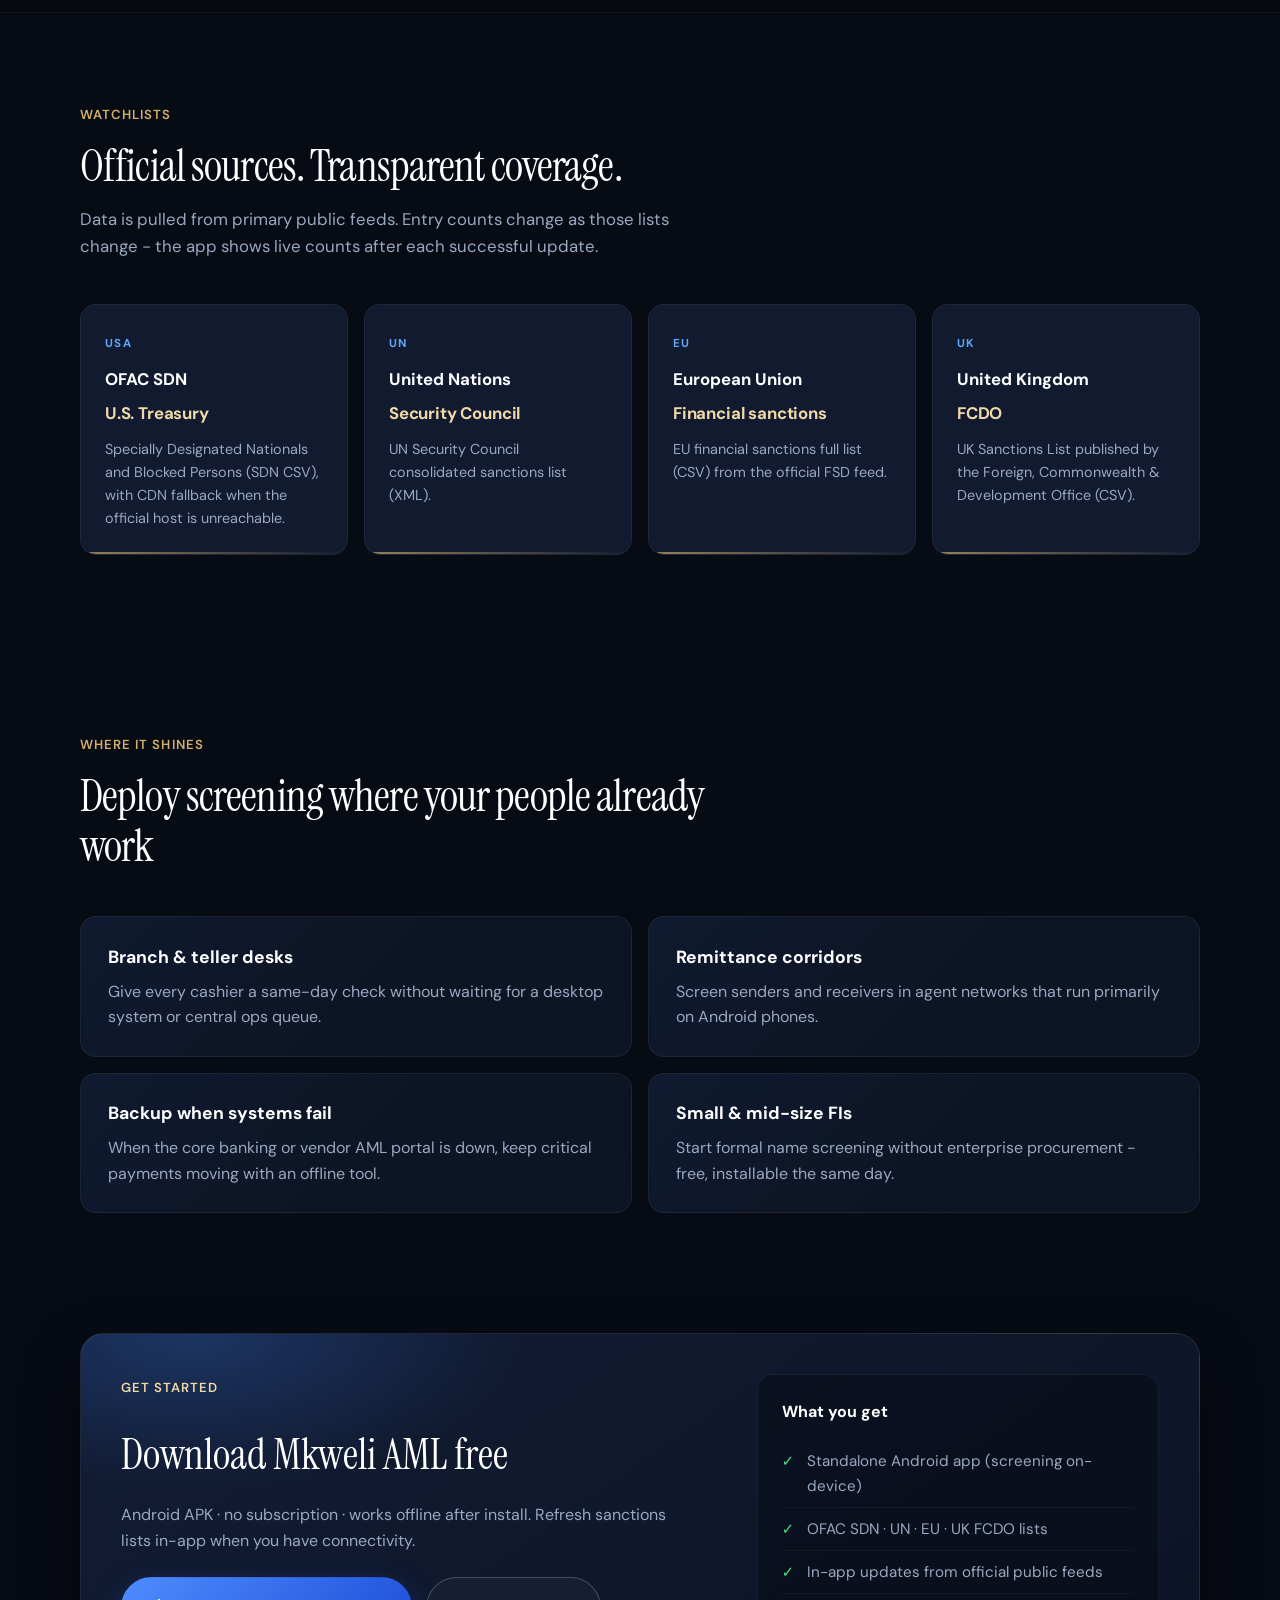
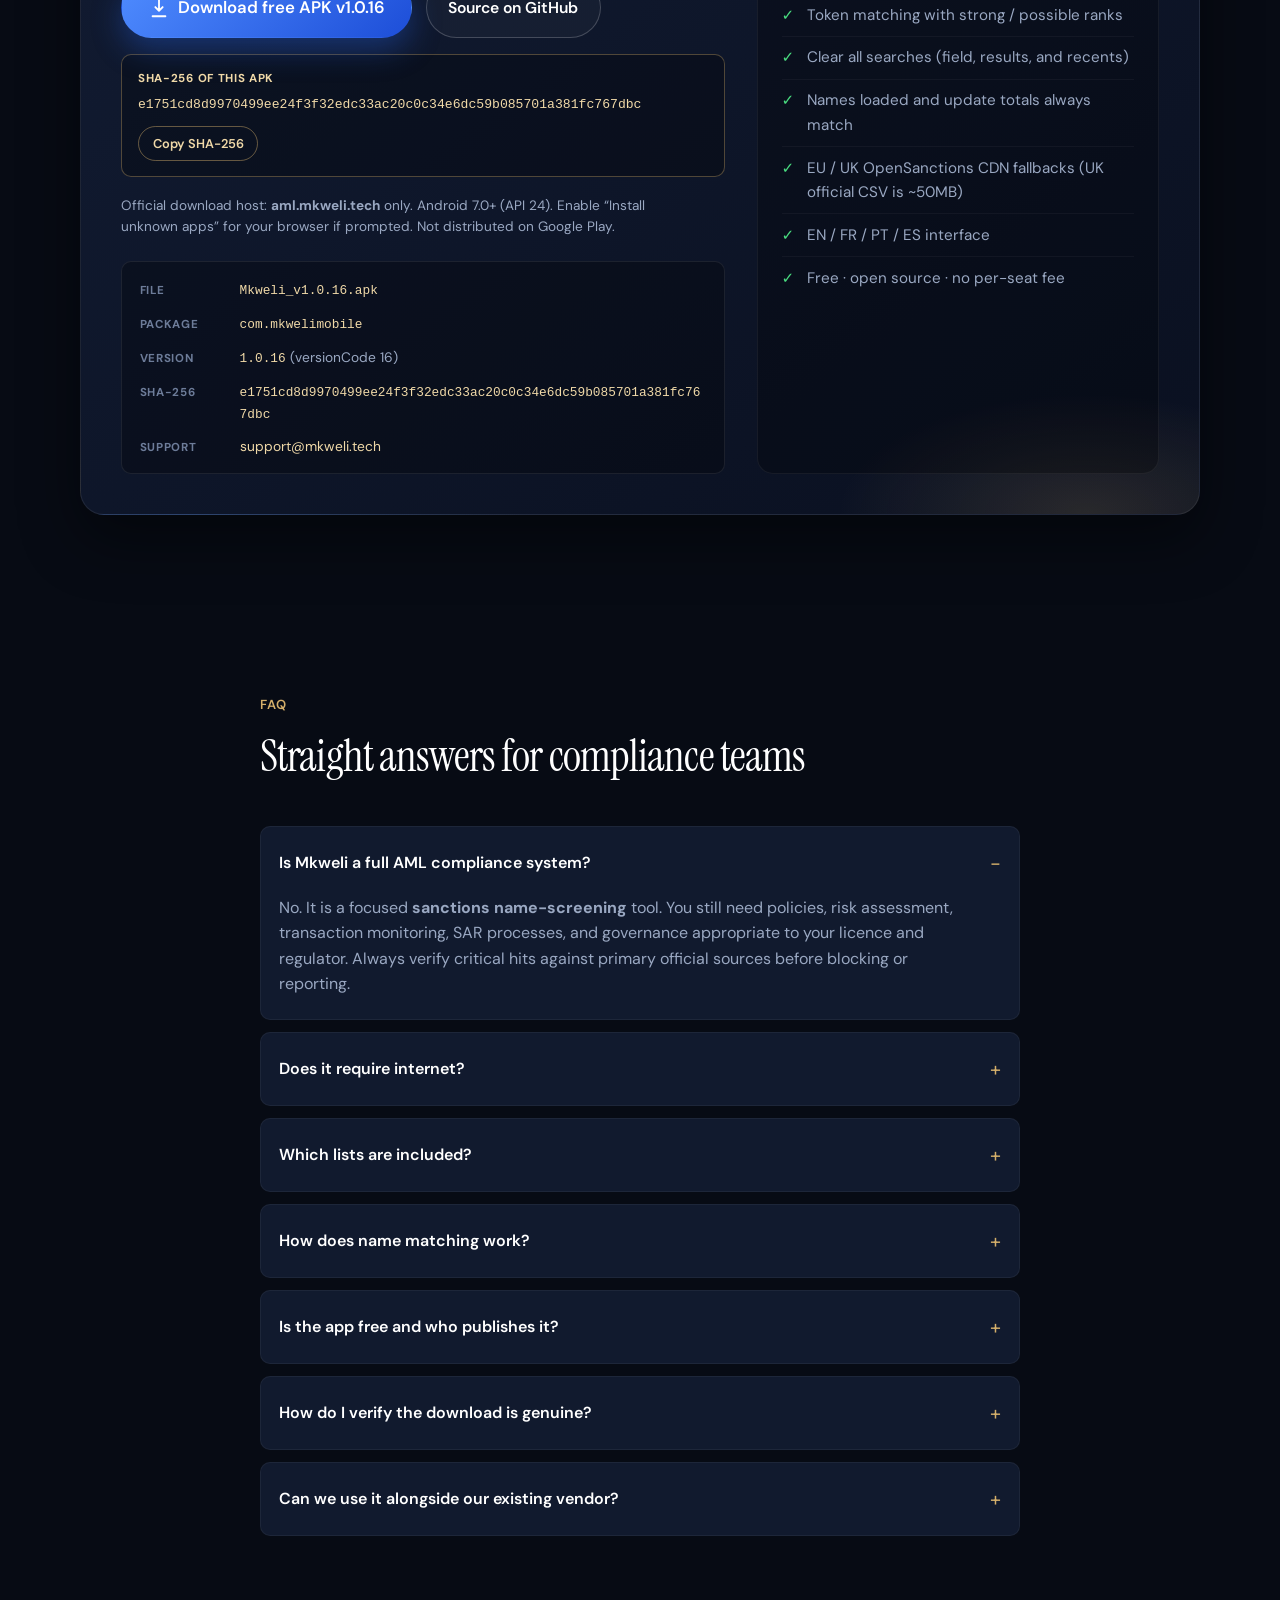
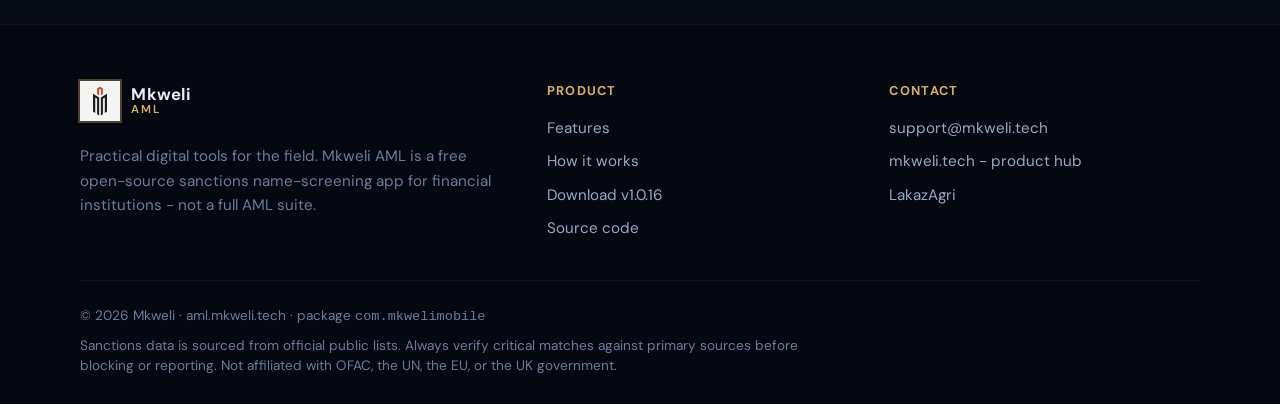
==== commit a1b93a89: "Remove the APK download counter from the AML site." ====
--- a/index.html
+++ b/index.html
@@ -252,7 +252,7 @@
             in seconds, with no cloud dependency.
           </p>
           <div class="hero-actions">
-            <a class="btn btn-primary" href="https://aml.mkweli.tech/Mkweli_v1.0.16.apk" download="Mkweli_v1.0.16.apk" data-dl-link>
+            <a class="btn btn-primary" href="https://aml.mkweli.tech/Mkweli_v1.0.16.apk" download="Mkweli_v1.0.16.apk">
               <svg width="20" height="20" viewBox="0 0 24 24" fill="none" aria-hidden="true"><path d="M12 3v12m0 0l4-4m-4 4l-4-4M5 21h14" stroke="currentColor" stroke-width="2" stroke-linecap="round" stroke-linejoin="round"/></svg>
               Download free APK v1.0.16
             </a>
@@ -547,7 +547,7 @@
               id="apk-download"
               download="Mkweli_v1.0.16.apk"
               rel="noopener noreferrer"
-              data-dl-link
+             
             >
               <svg width="22" height="22" viewBox="0 0 24 24" fill="none" aria-hidden="true"><path d="M12 3v12m0 0l4-4m-4 4l-4-4M5 21h14" stroke="currentColor" stroke-width="2" stroke-linecap="round" stroke-linejoin="round"/></svg>
               Download free APK v1.0.16
@@ -559,13 +559,6 @@
             <code class="apk-checksum-value" id="apk-sha">e1751cd8d9970499ee24f3f32edc33ac20c0c34e6dc59b085701a381fc767dbc</code>
             <button type="button" class="sha-copy" data-copy-target="apk-sha" data-copied-label="Copied">Copy SHA-256</button>
           </div>
-          <p
-            class="dl-counter"
-            data-dl-counter
-            data-dl-product="aml"
-            data-dl-seed="1254"
-            aria-live="polite"
-          >1,254 downloads</p>
           <p class="download-meta">
             Official download host: <strong>aml.mkweli.tech</strong> only.
             Android 7.0+ (API 24). Enable “Install unknown apps” for your browser if prompted.
--- a/styles.css
+++ b/styles.css
@@ -1037,14 +1037,6 @@
   line-height: 1.55;
 }
 
-.dl-counter {
-  margin: 0.35rem 0 0.85rem;
-  font-size: 0.72rem;
-  letter-spacing: 0.03em;
-  font-weight: 500;
-  color: var(--text-dim);
-  opacity: 0.75;
-}
 
 .download-meta a {
   color: var(--gold-soft);
